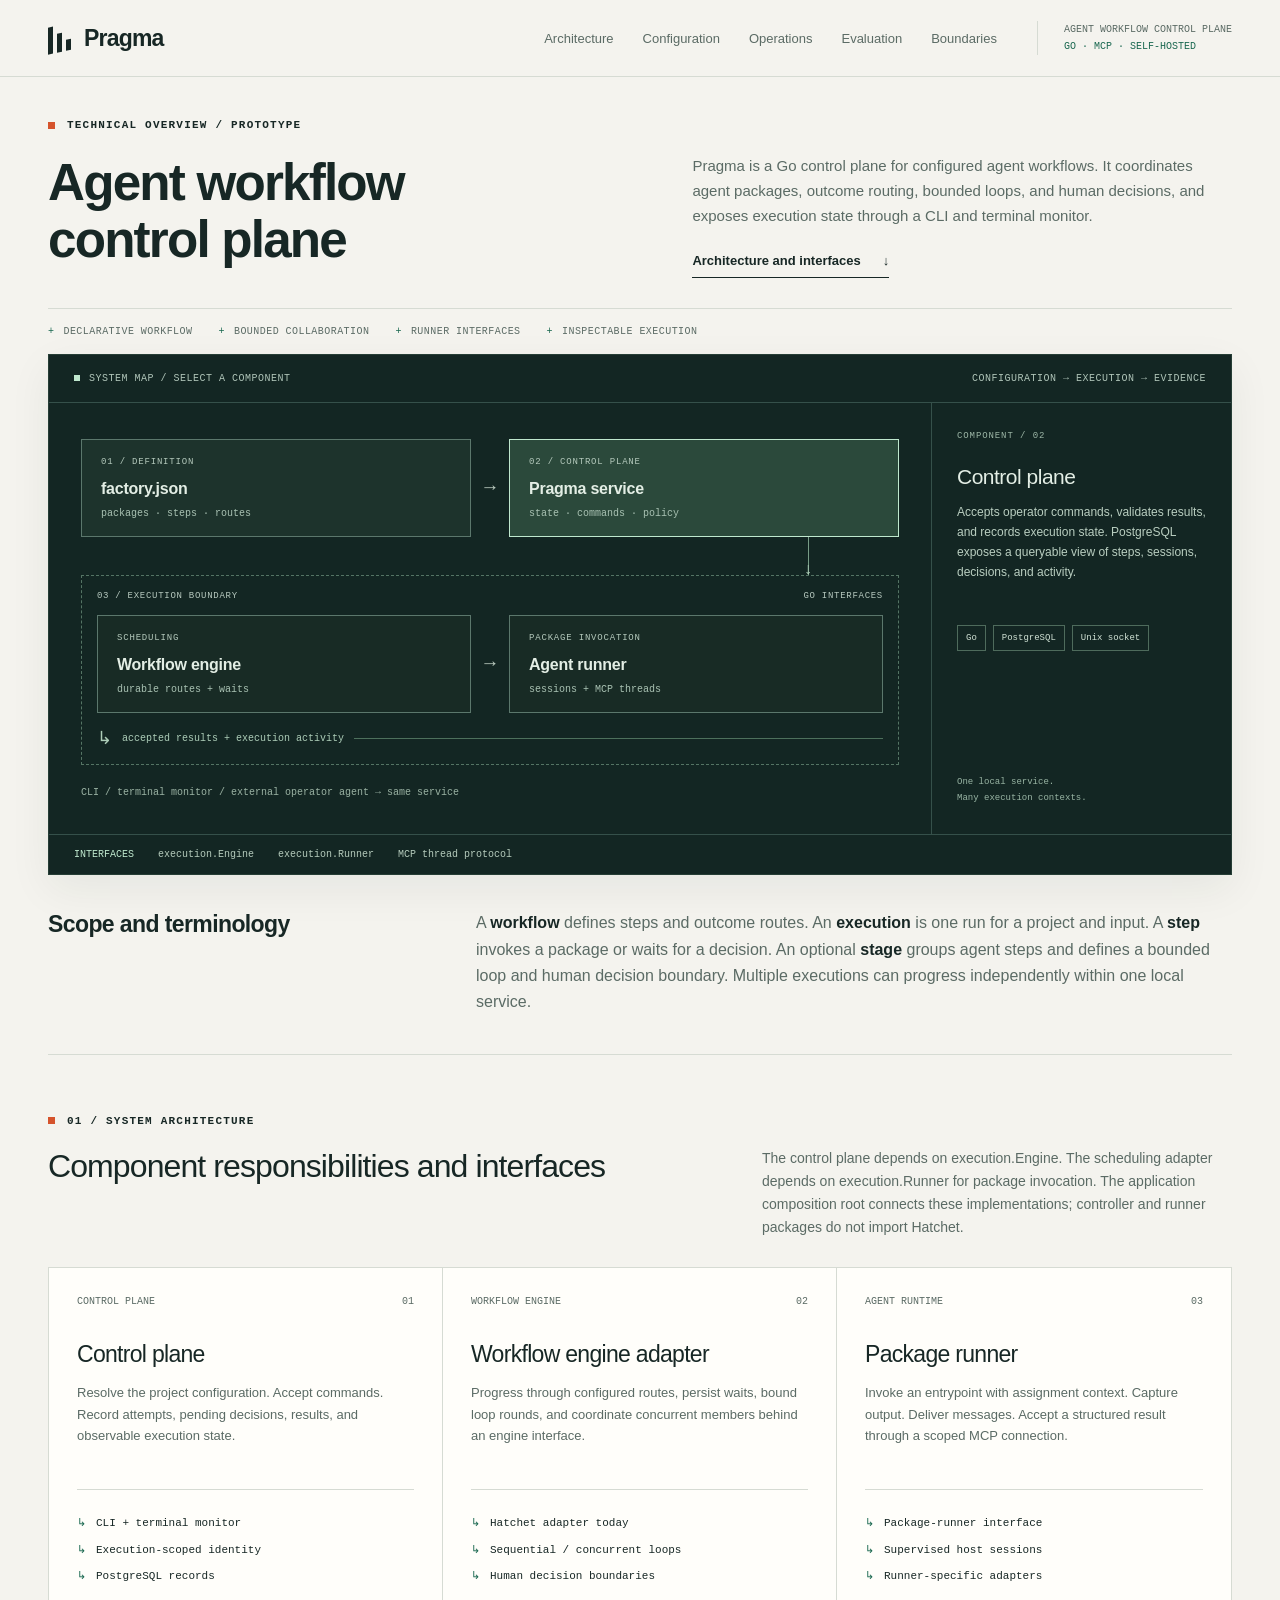
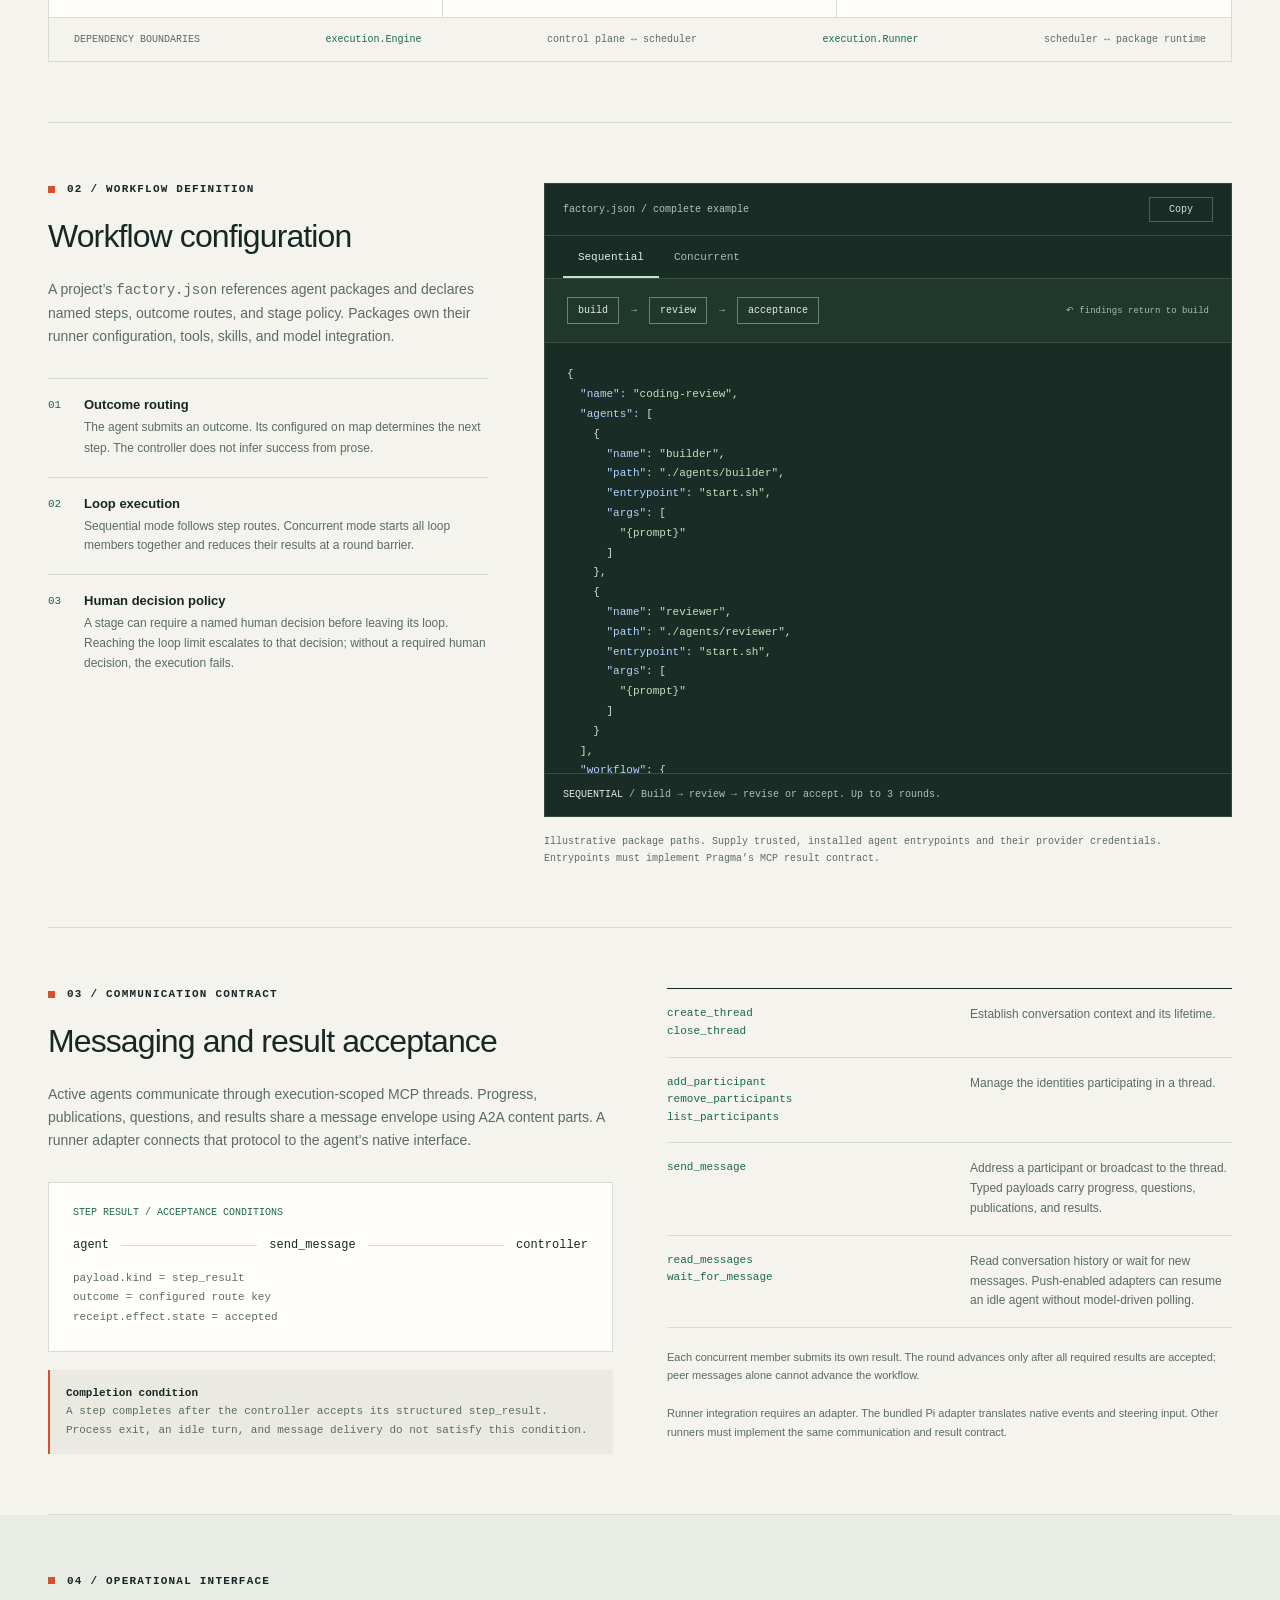
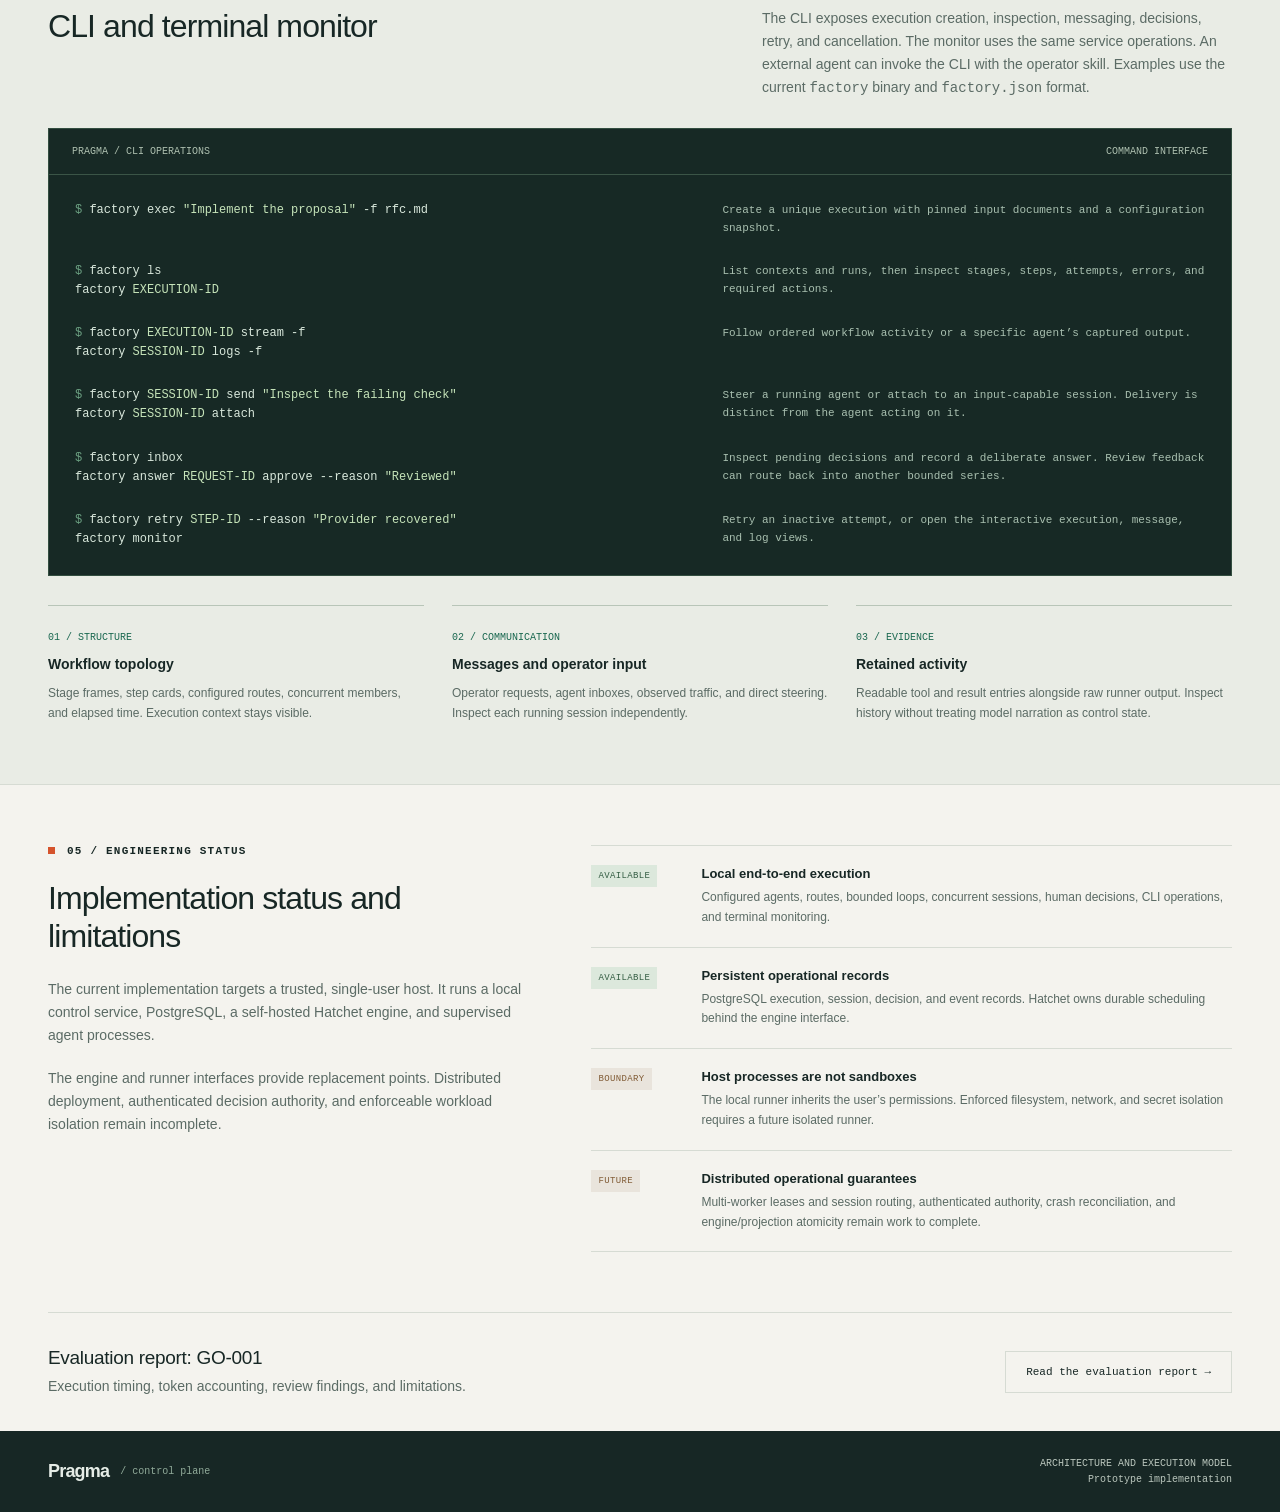
==== docs/index.html @ 50c32caf "init" ====
<!doctype html>
<html lang="en">
<head>
<meta charset="utf-8">
<meta name="viewport" content="width=device-width, initial-scale=1">
<meta name="theme-color" content="#172725">
<meta name="description" content="Pragma is a control plane for configured agent workflows: explicit routing, bounded collaboration, human decisions, and observable execution.">
<title>Pragma — A control plane for agent work</title>
<link rel="icon" href="data:image/svg+xml,%3Csvg xmlns=%27http://www.w3.org/2000/svg%27 viewBox=%270 0 32 32%27%3E%3Crect width=%2732%27 height=%2732%27 rx=%275%27 fill=%27%23172725%27/%3E%3Cpath d=%27M7 25V7h4v18zm7 0V12h4v13zm7 0v-8h4v8z%27 fill=%27%23bfe8ce%27/%3E%3C/svg%3E">
<style>
:root{--paper:#f4f3ee;--white:#fffefa;--ink:#172725;--muted:#5b6b65;--line:#d6dbd3;--green:#1a6850;--mint:#bfe8ce;--orange:#d5532c;--dark:#132623;--darkline:#35504a;--mono:ui-monospace,SFMono-Regular,Consolas,"Liberation Mono",monospace;--sans:Inter,-apple-system,BlinkMacSystemFont,"Segoe UI",sans-serif}

*{box-sizing:border-box}
html{scroll-behavior:smooth;scroll-padding-top:90px}
body{margin:0;background:var(--paper);color:var(--ink);font-family:var(--sans);-webkit-font-smoothing:antialiased}
a{color:inherit;text-decoration:none}
button{font:inherit}
button,a{-webkit-tap-highlight-color:transparent}
button{cursor:pointer}
a:focus-visible,button:focus-visible,summary:focus-visible{outline:3px solid var(--orange);outline-offset:5px}
::selection{background:#c1ddce}
p{line-height:1.65}
h1,h2,h3,p{margin:0}
button{color:inherit}
.wrap{max-width:1360px;padding:0 48px;margin:auto}
.mono,.eyebrow{font-family:var(--mono)}
.eyebrow{font-size:11px;letter-spacing:.11em;text-transform:uppercase;font-weight:600;display:flex;gap:12px;align-items:center}
.eyebrow:before{content:"";width:7px;height:7px;background:var(--orange)}
.muted{color:var(--muted)}

header{border-bottom:1px solid var(--line);background:rgba(244,243,238,.96);position:sticky;top:0;z-index:20;backdrop-filter:blur(16px)}
.nav{height:76px;display:flex;align-items:center;gap:40px}
.brand{display:inline-flex;align-items:center;gap:11px;font-size:23px;font-weight:730;letter-spacing:-.8px}
.mark{width:25px;height:27px;display:grid;grid-template-columns:repeat(3,5px);gap:4px;align-items:end;transform:skewY(-12deg)}
.mark i{background:var(--ink);height:100%}
.mark i:nth-child(2){height:70%}
.mark i:nth-child(3){height:42%}
.navlinks{margin-left:auto;display:flex;gap:29px;font-size:13px}
.navlinks a{color:var(--muted)}
.navlinks a:hover{color:var(--orange)}
.navend{border-left:1px solid var(--line);padding-left:26px;font:10px var(--mono);line-height:1.7;color:var(--muted)}
.navend span{display:block;color:var(--green)}

.hero{padding-top:68px}
.hero-top{display:grid;grid-template-columns:1.35fr .65fr;gap:64px;align-items:end;margin:27px 0 36px}
h1{font-size:clamp(46px,5.4vw,76px);line-height:1.035;letter-spacing:-3.6px;font-weight:570;max-width:850px}
h1 em{font-style:normal;color:var(--green)}
.hero-copy p{font-size:16px;color:var(--muted);max-width:390px}
.textlink{display:inline-flex;gap:22px;align-items:center;margin-top:25px;font-size:13px;font-weight:650;border-bottom:1px solid var(--ink);padding-bottom:9px}
.textlink:hover{color:var(--orange);border-color:var(--orange)}
.hero-meta{display:flex;gap:26px;padding:17px 0;border-top:1px solid var(--line);font:10px var(--mono);color:var(--muted);text-transform:uppercase;letter-spacing:.045em}
.hero-meta span:before{content:"+";color:var(--green);margin-right:9px}

.system{background:var(--dark);color:#e3eee5;border:1px solid #263e36;box-shadow:0 14px 40px #142a2410;position:relative}
.system-top{display:flex;align-items:center;justify-content:space-between;border-bottom:1px solid var(--darkline);padding:18px 25px;font:10px var(--mono);letter-spacing:.05em;color:#afc4b8}
.system-top .dot{display:inline-block;width:6px;height:6px;background:var(--mint);margin-right:9px}
.system-grid{display:grid;grid-template-columns:1fr 300px;min-height:410px}
.map{padding:36px 32px;background-image:radial-gradient(#48625770 .7px,transparent .7px);background-size:16px 16px}
.flow-row{display:flex;align-items:stretch;gap:0}
.flow-node{border:1px solid #5b776c;background:#1d332c;padding:17px 19px;flex:1;text-align:left;transition:background .18s,border-color .18s;min-width:0}
.flow-node:hover,.flow-node[aria-pressed="true"]{border-color:var(--mint);background:#2b493b}
.flow-node .node-type{font:9px var(--mono);letter-spacing:.09em;color:#b4c9bc;text-transform:uppercase;display:block;margin-bottom:13px}
.flow-node strong{font-size:16px;display:block;font-weight:550;letter-spacing:-.25px}
.flow-node small{font:10px var(--mono);color:#a9c2b3;display:block;margin-top:10px}
.connector{width:38px;display:flex;align-items:center;justify-content:center;color:#b9c9be;font:19px var(--mono)}
.flow-bridge{height:38px;margin-right:90px;border-right:1px solid #779c86;position:relative}
.flow-bridge:after{content:"↓";position:absolute;right:-5px;bottom:-4px;color:#b6d6bf;font:16px var(--mono)}
.runtime-zone{border:1px dashed #547464;padding:15px;position:relative}
.zone-label{font:9px var(--mono);color:#b7c9bf;display:flex;justify-content:space-between;margin:0 0 14px;text-transform:uppercase;letter-spacing:.08em}
.runtime-zone .flow-node{background:#182b25}
.runtime-zone .flow-node[aria-pressed="true"],.runtime-zone .flow-node:hover{background:#2b493b}
.return-path{font:10px var(--mono);color:#adcdb8;display:flex;align-items:center;gap:10px;margin:14px 0 0}
.return-path:before{content:"↳";font-size:18px}
.return-path:after{content:"";height:1px;background:#4d705c;flex:1}
.map-caption{font:10px var(--mono);color:#9ab2a3;margin-top:22px}
.inspector{border-left:1px solid var(--darkline);padding:28px 25px;display:flex;flex-direction:column}
.inspector .label{font:9px var(--mono);color:#9db7a7;letter-spacing:.1em;margin-bottom:24px}
.inspector h3{font-size:21px;font-weight:500;letter-spacing:-.5px}
.inspector p{font-size:12px;color:#b9cec0;margin-top:14px;min-height:100px}
.inspect-tags{margin-top:22px;display:flex;flex-wrap:wrap;gap:7px}
.inspect-tags span{font:9px var(--mono);padding:7px 8px;border:1px solid #4e6b5c;color:#d1e2d5}
.inspector-bottom{margin-top:auto;padding-top:22px;font:9px var(--mono);color:#99b5a4;line-height:1.8}
.system-foot{border-top:1px solid var(--darkline);padding:14px 25px;display:flex;gap:24px;font:10px var(--mono);color:#b5cbbc}
.system-foot span:first-child{color:var(--mint)}

.intro{display:grid;grid-template-columns:1fr 2fr;gap:50px;padding-top:55px;padding-bottom:62px;border-bottom:1px solid var(--line)}
.intro h2{font-size:23px;letter-spacing:-.6px;font-weight:550;max-width:270px;line-height:1.3}
.intro p{font-size:16px;color:var(--muted);max-width:780px}
.intro strong{font-weight:600;color:var(--ink)}
section{padding:85px 0;border-bottom:1px solid var(--line)}
.section-heading{display:flex;align-items:flex-end;justify-content:space-between;gap:40px;margin:22px 0 36px}
h2{font-size:clamp(30px,3.1vw,43px);letter-spacing:-1.6px;line-height:1.12;font-weight:530}
.section-heading p{max-width:420px;font-size:14px;color:var(--muted)}
.number{color:var(--orange);font:11px var(--mono)}

.layers{display:grid;grid-template-columns:repeat(3,1fr);border:1px solid var(--line);background:var(--white)}
.layer{padding:28px;border-right:1px solid var(--line)}
.layer:last-child{border:0}
.layer-head{display:flex;justify-content:space-between;align-items:center;margin-bottom:34px;font:10px var(--mono);color:var(--muted)}
.layer h3{font-size:23px;font-weight:540;letter-spacing:-.7px;margin-bottom:14px}
.layer p{font-size:13px;color:var(--muted);min-height:87px}
.layer ul{list-style:none;padding:20px 0 0;margin:20px 0 0;border-top:1px solid var(--line);font:11px/2.4 var(--mono)}
.layer li:before{content:"↳";color:var(--green);margin-right:10px}
.interface{display:flex;align-items:center;justify-content:space-between;gap:20px;border:1px solid var(--line);border-top:0;padding:16px 25px;font:10px var(--mono);color:var(--muted)}
.interface code{color:var(--green)}

.config-layout>div,.protocol>div,.boundaries>div{min-width:0}
.config-layout{display:grid;grid-template-columns:.78fr 1.22fr;gap:56px}
.config-copy h2{margin:22px 0}
.config-copy p{font-size:14px;color:var(--muted)}
.rule-list{margin-top:30px}
.rule{border-top:1px solid var(--line);padding:18px 0;display:grid;grid-template-columns:24px 1fr;gap:12px}
.rule span{font:11px var(--mono);color:var(--green);padding-top:2px}
.rule h3{font-size:13px;margin-bottom:6px;font-weight:650}
.rule p{font-size:12px}
.code-shell{border:1px solid #34473d;background:#192c25;color:#d5e4d8;overflow:hidden}
.codebar{display:flex;align-items:center;justify-content:space-between;gap:12px;padding:13px 18px;border-bottom:1px solid #3a5042;font:10px var(--mono);color:#b4c7b9}
.copy{border:1px solid #496450;background:transparent;color:#d1e4d4;padding:6px 10px;font:10px var(--mono);min-width:64px}
.copy:hover{background:#2a4635}
.tabs{display:flex;gap:0;border-bottom:1px solid #3a5042;padding:0 18px}
.tabs button{background:transparent;color:#a8c0ae;border:0;border-bottom:2px solid transparent;padding:15px 15px 13px;font:11px var(--mono)}
.tabs button[aria-selected="true"]{color:#d8f4dd;border-bottom-color:#bce8c7}
.loop-preview{display:flex;align-items:center;gap:12px;padding:18px 22px;border-bottom:1px solid #3a5042;background:#20382b;font:10px var(--mono);color:#b4cfbc;flex-wrap:wrap}
.loop-preview span{border:1px solid #66876f;padding:7px 10px;color:#e1eddf}
.loop-preview small{margin-left:auto;font:9px var(--mono);color:#a4bfae}
.code-scroll{height:430px;overflow:auto;scrollbar-color:#617f6a #192c25}
pre{margin:0;padding:22px;font:11px/1.8 var(--mono);tab-size:2;white-space:pre}
pre .key{color:#b5d3ff}
pre .str{color:#c3e0bd}
pre .num{color:#f5c18b}
.code-note{font:10px/1.6 var(--mono);padding:13px 18px;border-top:1px solid #3a5042;color:#acc4b3}
.code-note strong{color:#deeadf;font-weight:400}
.config-foot{margin-top:16px;font:10px/1.7 var(--mono);color:var(--muted)}

.protocol{display:grid;grid-template-columns:1fr 1fr;gap:54px}
.protocol h2{margin:22px 0}
.protocol>div>p{font-size:14px;color:var(--muted)}
.handoff{margin-top:30px;padding:24px;border:1px solid var(--line);background:var(--white)}
.handoff-head{font:10px var(--mono);color:var(--green);margin-bottom:20px}
.handoff-line{display:flex;align-items:center;gap:12px;font:12px var(--mono)}
.handoff-line i{height:1px;background:var(--line);flex:1;min-width:15px}
.handoff p{font:11px/1.75 var(--mono);color:var(--muted);margin-top:17px}
.tool-table{border-top:1px solid var(--ink)}
.tool-row{display:grid;grid-template-columns:1.1fr 1fr;gap:15px;border-bottom:1px solid var(--line);padding:16px 0}
.tool-row code{font:11px/1.6 var(--mono);color:var(--green)}
.tool-row p{font-size:12px;color:var(--muted)}
.protocol-note{margin-top:20px!important;font-size:11px!important}
.signal{margin-top:18px;padding:14px 16px;border-left:2px solid var(--orange);background:#eaeae2;font:11px/1.7 var(--mono);color:var(--muted)}
.signal strong{color:var(--ink)}

.operations{background:#e9ece5}
.ops-head{margin-bottom:36px}
.terminal{background:#172925;color:#d9e8dc;border:1px solid #334e40}
.terminal-head{display:flex;justify-content:space-between;padding:17px 23px;border-bottom:1px solid #3b5547;font:10px var(--mono);color:#adbfaf}
.terminal-lines{padding:26px;display:grid;gap:24px}
.command-row{display:grid;grid-template-columns:1.3fr 1fr;gap:20px;align-items:start}
.command-row code{font:12px/1.6 var(--mono);overflow-wrap:anywhere}
.command-row code b{color:#c5e3b9;font-weight:400}
.command-row code:before{content:"$ ";color:#6b9f81}
.command-row p{font:11px/1.65 var(--mono);color:#a9c0b0}
.observability{display:grid;grid-template-columns:repeat(3,1fr);gap:28px;margin-top:29px}
.observe{border-top:1px solid #b8c5b8;padding-top:20px}
.observe h3{font-size:14px;font-weight:650;margin:12px 0}
.observe p{font-size:12px;color:var(--muted)}
.observe .mono{font-size:10px;color:var(--green)}

.boundaries{display:grid;grid-template-columns:.85fr 1.15fr;gap:70px}
.boundaries h2{margin:22px 0}
.boundaries p{font-size:14px;color:var(--muted)}
.status-row{display:grid;grid-template-columns:90px 1fr;gap:20px;border-top:1px solid var(--line);padding:19px 0}
.status-row:last-child{border-bottom:1px solid var(--line)}
.status-tag{font:9px var(--mono);padding:6px 7px;align-self:start;width:max-content;letter-spacing:.04em;background:#dce8dc;color:#345d43}
.status-tag.future{background:#e9e4dc;color:#805b35}
.status-row h3{font-size:13px;font-weight:650;margin:1px 0 7px}
.status-row p{font-size:12px}
.closing{padding:48px 0;display:flex;justify-content:space-between;align-items:center;gap:30px}
.closing p{font-size:21px;letter-spacing:-.5px;max-width:600px;line-height:1.4}
.closing a{font:11px var(--mono);border:1px solid var(--line);padding:14px 20px;white-space:nowrap}
.closing a:hover{border-color:var(--green);color:var(--green)}
footer{background:var(--ink);color:#bac6bd;padding:25px 0}
.footer-inner{display:flex;align-items:center;justify-content:space-between;gap:24px}
.footer-inner .brand{font-size:18px;color:#e5ece6}
.footer-inner p{font:10px/1.6 var(--mono);text-align:right}
.skip{position:absolute;left:12px;top:-60px;background:var(--white);padding:12px;z-index:100}
.skip:focus{top:12px}
.sr-only{position:absolute;width:1px;height:1px;padding:0;margin:-1px;overflow:hidden;clip:rect(0,0,0,0);white-space:nowrap;border:0}

@media(min-width:1500px){.wrap{max-width:1440px}
}
@media(max-width:1050px){.wrap{padding:0 28px}
.hero-top{gap:30px;grid-template-columns:1.2fr .8fr}
h1{letter-spacing:-2.6px}
.system-grid{grid-template-columns:1fr 240px}
.map{padding:28px 20px}
.flow-node{padding:16px 12px}
.flow-node strong{font-size:14px}
.connector{width:24px}
.inspector{padding:25px 20px}
.config-layout{gap:30px}
.navlinks{gap:20px}
.navend{display:none}
.layers .layer{padding:24px}
.layer p{min-height:110px}
.boundaries{gap:40px}
}

@media(max-width:760px){.wrap{padding:0 20px}
.nav{height:66px;gap:16px}
.brand{font-size:21px}
.navlinks{gap:17px;font-size:11px}
.navlinks a:last-child{display:none}
.hero{padding-top:38px}
.hero-top{grid-template-columns:1fr;gap:24px;margin-top:24px}
h1{font-size:49px;letter-spacing:-2.5px}
.hero-copy p{max-width:570px;font-size:15px}
.textlink{margin-top:18px}
.hero-meta{flex-wrap:wrap;gap:12px 20px;line-height:1.6}
.system-grid{grid-template-columns:1fr}
.system-top{padding:16px;font-size:9px}
.system-top span:last-child{display:none}
.map{padding:22px 16px}
.inspector{border-left:0;border-top:1px solid var(--darkline);padding:22px;display:grid;grid-template-columns:1fr 1fr;gap:0 24px}
.inspector .label{grid-column:1/-1;margin-bottom:14px}
.inspector h3{font-size:20px}
.inspector p{grid-column:2;grid-row:2/5;margin:0;min-height:0;font-size:12px}
.inspect-tags{margin-top:15px;gap:5px}
.inspect-tags span{font-size:8px;padding:5px}
.inspector-bottom{font-size:8px;padding-top:14px}
.system-foot{flex-wrap:wrap;gap:10px 20px;padding:14px 18px;font-size:9px}
.flow-node strong{font-size:13px}
.flow-node small{font-size:9px}
.flow-node .node-type{font-size:8px;margin-bottom:9px}
.intro{grid-template-columns:1fr;gap:20px;padding:36px 0 40px}
.intro h2{max-width:none;font-size:22px}
.intro p{font-size:14px}
section{padding:50px 0}
.section-heading{display:block;margin:20px 0 28px}
.section-heading p{margin-top:20px;max-width:none}
.layers{grid-template-columns:1fr}
.layer{border-right:0;border-bottom:1px solid var(--line);padding:25px!important}
.layer p{min-height:0!important}
.layer-head{margin-bottom:20px}
.layer ul{display:flex;flex-wrap:wrap;gap:2px 22px}
.interface{flex-direction:column;align-items:start;gap:10px;font-size:10px;padding:16px 22px}
.config-layout,.protocol,.boundaries{grid-template-columns:1fr;gap:30px}
.code-scroll{height:420px}
.protocol h2,.boundaries h2,.config-copy h2{font-size:34px}
.command-row{grid-template-columns:1fr;gap:7px}
.terminal-lines{padding:23px;gap:25px}
.command-row code{font-size:11px}
.observability{grid-template-columns:1fr;gap:22px}
.observe h3{margin:9px 0}
.closing{align-items:start;flex-direction:column;padding:35px 0}
.closing p{font-size:20px}
.footer-inner p{font-size:9px}
.footer-inner{align-items:start}
.status-row{grid-template-columns:78px 1fr;gap:14px}
}

@media(max-width:390px){h1{font-size:42px}
.navlinks{gap:12px}
.brand{font-size:19px}
.map{padding:20px 12px}
.flow-node{padding:13px 9px}
.flow-node strong{font-size:12px}
.connector{width:19px}
.flow-node small{font-size:8px}
.inspector{display:block}
.inspector p{margin-top:12px}
.inspector-bottom{margin-top:10px}
.runtime-zone{padding:11px}
.zone-label{font-size:8px}
}

@media(prefers-reduced-motion:reduce){html{scroll-behavior:auto}
*{transition:none!important}
}

@media(max-width:600px){.navlinks a[href="#architecture"],.navlinks a[href="#operations"]{display:none}}

/* Technical-document presentation. */
h1{font-size:clamp(36px,4vw,54px);line-height:1.12;letter-spacing:-1.8px;font-weight:570}
h2{font-size:clamp(26px,2.5vw,34px);line-height:1.2;letter-spacing:-.9px}
.hero{padding-top:42px}.hero-top{grid-template-columns:1.05fr .95fr;gap:48px;margin:23px 0 30px;align-items:start}
.hero-copy p{max-width:540px;font-size:15px}.hero-meta{margin-top:8px}.intro{padding-top:35px;padding-bottom:38px}
section{padding-top:60px;padding-bottom:60px}.section-heading{align-items:start;margin-top:20px;margin-bottom:28px}
.section-heading p{max-width:470px}.closing p{font-size:19px;letter-spacing:-.3px}.closing{padding:32px 0}
.eval-hero{padding-top:32px}.eval-title{grid-template-columns:1fr 1fr;align-items:start;gap:44px}.eval-title h1{font-size:clamp(34px,3.7vw,50px);letter-spacing:-1.5px;line-height:1.14}
.eval-title p{font-size:14px}.breadcrumb{margin-bottom:28px}.eval-section{padding-top:48px;padding-bottom:48px}
@media(max-width:760px){h1{font-size:36px;letter-spacing:-1.2px}.hero-top,.eval-title{grid-template-columns:1fr;gap:22px}.hero{padding-top:30px}.hero-copy p{font-size:14px}.eval-title h1{font-size:36px;letter-spacing:-1.2px}.config-copy h2,.protocol h2,.boundaries h2{font-size:29px}.section-heading p{max-width:none}.eval-section,section{padding-top:40px;padding-bottom:40px}.intro{gap:16px}.closing p{font-size:18px}}
</style>
</head>
<body>
<a class="skip" href="#main">Skip to content</a>
<header><div class="wrap nav"><a class="brand" href="#" aria-label="Pragma home"><span class="mark" aria-hidden="true"><i></i><i></i><i></i></span>Pragma</a><nav class="navlinks" aria-label="Main navigation"><a href="#architecture">Architecture</a><a href="#configuration">Configuration</a><a href="#operations">Operations</a><a href="evaluation.html">Evaluation</a><a href="#boundaries">Boundaries</a></nav><div class="navend">AGENT WORKFLOW CONTROL PLANE<span>GO · MCP · SELF-HOSTED</span></div></div></header>
<main id="main">
<div class="wrap hero">
<div class="eyebrow">Technical overview / prototype</div>
<div class="hero-top"><h1>Agent workflow<br>control plane</h1><div class="hero-copy"><p>Pragma is a Go control plane for configured agent workflows. It coordinates agent packages, outcome routing, bounded loops, and human decisions, and exposes execution state through a CLI and terminal monitor.</p><a class="textlink" href="#architecture">Architecture and interfaces <span aria-hidden="true">↓</span></a></div></div>
<div class="hero-meta"><span>Declarative workflow</span><span>Bounded collaboration</span><span>Runner interfaces</span><span>Inspectable execution</span></div>
<div class="system" aria-label="Interactive architecture diagram">
<div class="system-top"><span><span class="dot"></span>SYSTEM MAP / SELECT A COMPONENT</span><span>CONFIGURATION → EXECUTION → EVIDENCE</span></div>
<div class="system-grid"><div class="map">
<div class="flow-row"><button class="flow-node" data-component="definition" aria-pressed="false"><span class="node-type">01 / Definition</span><strong>factory.json</strong><small>packages · steps · routes</small></button><span class="connector" aria-hidden="true">→</span><button class="flow-node" data-component="control" aria-pressed="true"><span class="node-type">02 / Control plane</span><strong>Pragma service</strong><small>state · commands · policy</small></button></div>
<div class="flow-bridge" aria-hidden="true"></div>
<div class="runtime-zone"><div class="zone-label"><span>03 / Execution boundary</span><span>Go interfaces</span></div><div class="flow-row"><button class="flow-node" data-component="engine" aria-pressed="false"><span class="node-type">Scheduling</span><strong>Workflow engine</strong><small>durable routes + waits</small></button><span class="connector" aria-hidden="true">→</span><button class="flow-node" data-component="runner" aria-pressed="false"><span class="node-type">Package invocation</span><strong>Agent runner</strong><small>sessions + MCP threads</small></button></div><div class="return-path">accepted results + execution activity</div></div>
<div class="map-caption">CLI / terminal monitor / external operator agent → same service</div>
</div><aside class="inspector" aria-live="polite"><div class="label">COMPONENT / <span id="inspect-number">02</span></div><h3 id="inspect-title">Control plane</h3><p id="inspect-description">Accepts operator commands, validates results, and records execution state. PostgreSQL exposes a queryable view of steps, sessions, decisions, and activity.</p><div class="inspect-tags" id="inspect-tags"><span>Go</span><span>PostgreSQL</span><span>Unix socket</span></div><div class="inspector-bottom" id="inspect-note">One local service.<br>Many execution contexts.</div></aside></div>
<div class="system-foot"><span>INTERFACES</span><span>execution.Engine</span><span>execution.Runner</span><span>MCP thread protocol</span></div>
</div>
<div class="intro"><h2>Scope and terminology</h2><p>A <strong>workflow</strong> defines steps and outcome routes. An <strong>execution</strong> is one run for a project and input. A <strong>step</strong> invokes a package or waits for a decision. An optional <strong>stage</strong> groups agent steps and defines a bounded loop and human decision boundary. Multiple executions can progress independently within one local service.</p></div>
</div>
<div class="wrap"><section id="architecture"><div class="eyebrow">01 / System architecture</div><div class="section-heading"><h2>Component responsibilities and interfaces</h2><p>The control plane depends on execution.Engine. The scheduling adapter depends on execution.Runner for package invocation. The application composition root connects these implementations; controller and runner packages do not import Hatchet.</p></div>
<div class="layers"><article class="layer"><div class="layer-head"><span>CONTROL PLANE</span><span>01</span></div><h3>Control plane</h3><p>Resolve the project configuration. Accept commands. Record attempts, pending decisions, results, and observable execution state.</p><ul><li>CLI + terminal monitor</li><li>Execution-scoped identity</li><li>PostgreSQL records</li></ul></article><article class="layer"><div class="layer-head"><span>WORKFLOW ENGINE</span><span>02</span></div><h3>Workflow engine adapter</h3><p>Progress through configured routes, persist waits, bound loop rounds, and coordinate concurrent members behind an engine interface.</p><ul><li>Hatchet adapter today</li><li>Sequential / concurrent loops</li><li>Human decision boundaries</li></ul></article><article class="layer"><div class="layer-head"><span>AGENT RUNTIME</span><span>03</span></div><h3>Package runner</h3><p>Invoke an entrypoint with assignment context. Capture output. Deliver messages. Accept a structured result through a scoped MCP connection.</p><ul><li>Package-runner interface</li><li>Supervised host sessions</li><li>Runner-specific adapters</li></ul></article></div><div class="interface"><span>DEPENDENCY BOUNDARIES</span><code>execution.Engine</code><span>control plane ↔ scheduler</span><code>execution.Runner</code><span>scheduler ↔ package runtime</span></div>
</section></div>
<div class="wrap"><section id="configuration" class="config-layout"><div class="config-copy"><div class="eyebrow">02 / Workflow definition</div><h2>Workflow configuration</h2><p>A project’s <code>factory.json</code> references agent packages and declares named steps, outcome routes, and stage policy. Packages own their runner configuration, tools, skills, and model integration.</p><div class="rule-list"><div class="rule"><span>01</span><div><h3>Outcome routing</h3><p>The agent submits an outcome. Its configured <code>on</code> map determines the next step. The controller does not infer success from prose.</p></div></div><div class="rule"><span>02</span><div><h3>Loop execution</h3><p>Sequential mode follows step routes. Concurrent mode starts all loop members together and reduces their results at a round barrier.</p></div></div><div class="rule"><span>03</span><div><h3>Human decision policy</h3><p>A stage can require a named human decision before leaving its loop. Reaching the loop limit escalates to that decision; without a required human decision, the execution fails.</p></div></div></div></div>
<div><div class="code-shell"><div class="codebar"><span>factory.json / complete example</span><button class="copy" id="copy-config" type="button">Copy</button></div><div class="tabs" role="tablist" aria-label="Loop execution mode"><button role="tab" id="tab-sequential" aria-selected="true" aria-controls="configuration-code" data-mode="sequential">Sequential</button><button role="tab" id="tab-concurrent" aria-selected="false" aria-controls="configuration-code" data-mode="concurrent" tabindex="-1">Concurrent</button></div><div class="loop-preview" id="loop-preview" aria-label="Selected loop topology"><span>build</span> → <span>review</span> → <span>acceptance</span><small>↶ findings return to build</small></div><div class="code-scroll" tabindex="0" aria-label="Scrollable factory configuration"><pre id="configuration-code" role="tabpanel" aria-labelledby="tab-sequential"><code id="config-code">{
  "name": "coding-review",
  "agents": [
    {
      "name": "builder",
      "path": "./agents/builder",
      "entrypoint": "start.sh",
      "args": [
        "{prompt}"
      ]
    },
    {
      "name": "reviewer",
      "path": "./agents/reviewer",
      "entrypoint": "start.sh",
      "args": [
        "{prompt}"
      ]
    }
  ],
  "workflow": {
    "start": "build",
    "stages": [
      {
        "name": "implementation",
        "loop": {
          "mode": "sequential",
          "limit": 3,
          "steps": [
            {
              "name": "build",
              "type": "agent",
              "agent": "builder",
              "instructions": "Implement the request and report changes and checks performed.",
              "on": {
                "ready_for_review": "review",
                "failed": "$blocked"
              }
            },
            {
              "name": "review",
              "type": "agent",
              "agent": "reviewer",
              "instructions": "Review against the request. Return changes_requested with findings or completed when ready for acceptance.",
              "on": {
                "changes_requested": "build",
                "completed": "acceptance",
                "failed": "$blocked"
              }
            }
          ]
        },
        "human": {
          "required": true,
          "step": "acceptance"
        }
      }
    ],
    "steps": [
      {
        "name": "acceptance",
        "type": "decision",
        "actor": "human",
        "title": "Accept the implementation",
        "on": {
          "approve": "$done",
          "request_changes": "build",
          "reject": "$blocked"
        }
      }
    ]
  }
}</code></pre></div><div class="code-note" id="mode-note"><strong>SEQUENTIAL</strong> / Build → review → revise or accept. Up to 3 rounds.</div></div><p class="config-foot">Illustrative package paths. Supply trusted, installed agent entrypoints and their provider credentials. Entrypoints must implement Pragma’s MCP result contract.</p></div>
</section></div>
<div class="wrap"><section id="communication" class="protocol"><div><div class="eyebrow">03 / Communication contract</div><h2>Messaging and result acceptance</h2><p>Active agents communicate through execution-scoped MCP threads. Progress, publications, questions, and results share a message envelope using A2A content parts. A runner adapter connects that protocol to the agent’s native interface.</p><div class="handoff"><div class="handoff-head">STEP RESULT / ACCEPTANCE CONDITIONS</div><div class="handoff-line"><span>agent</span><i aria-hidden="true"></i><span>send_message</span><i aria-hidden="true"></i><span>controller</span></div><p>payload.kind = step_result<br>outcome = configured route key<br>receipt.effect.state = accepted</p></div><div class="signal"><strong>Completion condition</strong><br>A step completes after the controller accepts its structured step_result. Process exit, an idle turn, and message delivery do not satisfy this condition.</div></div><div><div class="tool-table"><div class="tool-row"><code>create_thread<br>close_thread</code><p>Establish conversation context and its lifetime.</p></div><div class="tool-row"><code>add_participant<br>remove_participants<br>list_participants</code><p>Manage the identities participating in a thread.</p></div><div class="tool-row"><code>send_message</code><p>Address a participant or broadcast to the thread. Typed payloads carry progress, questions, publications, and results.</p></div><div class="tool-row"><code>read_messages<br>wait_for_message</code><p>Read conversation history or wait for new messages. Push-enabled adapters can resume an idle agent without model-driven polling.</p></div></div><p class="protocol-note">Each concurrent member submits its own result. The round advances only after all required results are accepted; peer messages alone cannot advance the workflow.</p><p class="protocol-note">Runner integration requires an adapter. The bundled Pi adapter translates native events and steering input. Other runners must implement the same communication and result contract.</p></div>
</section></div>
<section id="operations" class="operations"><div class="wrap"><div class="eyebrow">04 / Operational interface</div><div class="section-heading ops-head"><h2>CLI and terminal monitor</h2><p>The CLI exposes execution creation, inspection, messaging, decisions, retry, and cancellation. The monitor uses the same service operations. An external agent can invoke the CLI with the operator skill. Examples use the current <code>factory</code> binary and <code>factory.json</code> format.</p></div><div class="terminal"><div class="terminal-head"><span>PRAGMA / CLI OPERATIONS</span><span>COMMAND INTERFACE</span></div><div class="terminal-lines"><div class="command-row"><code>factory exec <b>"Implement the proposal"</b> -f rfc.md</code><p>Create a unique execution with pinned input documents and a configuration snapshot.</p></div><div class="command-row"><code>factory ls<br>factory <b>EXECUTION-ID</b></code><p>List contexts and runs, then inspect stages, steps, attempts, errors, and required actions.</p></div><div class="command-row"><code>factory <b>EXECUTION-ID</b> stream -f<br>factory <b>SESSION-ID</b> logs -f</code><p>Follow ordered workflow activity or a specific agent’s captured output.</p></div><div class="command-row"><code>factory <b>SESSION-ID</b> send <b>"Inspect the failing check"</b><br>factory <b>SESSION-ID</b> attach</code><p>Steer a running agent or attach to an input-capable session. Delivery is distinct from the agent acting on it.</p></div><div class="command-row"><code>factory inbox<br>factory answer <b>REQUEST-ID</b> approve --reason <b>"Reviewed"</b></code><p>Inspect pending decisions and record a deliberate answer. Review feedback can route back into another bounded series.</p></div><div class="command-row"><code>factory retry <b>STEP-ID</b> --reason <b>"Provider recovered"</b><br>factory monitor</code><p>Retry an inactive attempt, or open the interactive execution, message, and log views.</p></div></div></div><div class="observability"><article class="observe"><span class="mono">01 / STRUCTURE</span><h3>Workflow topology</h3><p>Stage frames, step cards, configured routes, concurrent members, and elapsed time. Execution context stays visible.</p></article><article class="observe"><span class="mono">02 / COMMUNICATION</span><h3>Messages and operator input</h3><p>Operator requests, agent inboxes, observed traffic, and direct steering. Inspect each running session independently.</p></article><article class="observe"><span class="mono">03 / EVIDENCE</span><h3>Retained activity</h3><p>Readable tool and result entries alongside raw runner output. Inspect history without treating model narration as control state.</p></article></div></div></section>
<div class="wrap"><section id="boundaries" class="boundaries"><div><div class="eyebrow">05 / Engineering status</div><h2>Implementation status and limitations</h2><p>The current implementation targets a trusted, single-user host. It runs a local control service, PostgreSQL, a self-hosted Hatchet engine, and supervised agent processes.</p><p style="margin-top:20px">The engine and runner interfaces provide replacement points. Distributed deployment, authenticated decision authority, and enforceable workload isolation remain incomplete.</p></div><div><div class="status-row"><span class="status-tag">AVAILABLE</span><div><h3>Local end-to-end execution</h3><p>Configured agents, routes, bounded loops, concurrent sessions, human decisions, CLI operations, and terminal monitoring.</p></div></div><div class="status-row"><span class="status-tag">AVAILABLE</span><div><h3>Persistent operational records</h3><p>PostgreSQL execution, session, decision, and event records. Hatchet owns durable scheduling behind the engine interface.</p></div></div><div class="status-row"><span class="status-tag future">BOUNDARY</span><div><h3>Host processes are not sandboxes</h3><p>The local runner inherits the user’s permissions. Enforced filesystem, network, and secret isolation requires a future isolated runner.</p></div></div><div class="status-row"><span class="status-tag future">FUTURE</span><div><h3>Distributed operational guarantees</h3><p>Multi-worker leases and session routing, authenticated authority, crash reconciliation, and engine/projection atomicity remain work to complete.</p></div></div></div></section><div class="closing"><p>Evaluation report: GO-001<br><span style="font-size:14px;color:var(--muted);letter-spacing:0">Execution timing, token accounting, review findings, and limitations.</span></p><a href="evaluation.html">Read the evaluation report →</a></div></div>
</main>
<footer><div class="wrap footer-inner"><a class="brand" href="#">Pragma<span style="color:#91ab9a;font:10px var(--mono);letter-spacing:0">/ control plane</span></a><p>ARCHITECTURE AND EXECUTION MODEL<br>Prototype implementation</p></div></footer>
<script>
const components={
 definition:{number:'01',title:'Workflow definition',description:'A complete project-local factory.json declares agent package entrypoints, named steps, explicit outcome routes, bounded stage loops, and human decisions.',tags:['JSON','Versionable','Project-local'],note:'One definition. Many executions.\nNo dependency on a particular model.'},
 control:{number:'02',title:'Control plane',description:'Accepts operator commands, validates results, and records execution state. PostgreSQL exposes a queryable view of steps, sessions, decisions, and activity.',tags:['Go','PostgreSQL','Unix socket'],note:'One local service.\nMany execution contexts.'},
 engine:{number:'03A',title:'Workflow engine',description:'The Hatchet adapter handles durable routes, waits, and round coordination through execution.Engine. Scheduling stays behind a Go interface rather than leaking into the CLI.',tags:['Engine interface','Durable waits','Self-hosted'],note:'Current implementation: Hatchet.\nNo Hatchet Cloud requirement.'},
 runner:{number:'03B',title:'Agent runtime',description:'The execution.Runner interface invokes a package through a supervised session. A runtime adapter connects native agent input, output, and events to scoped MCP communication.',tags:['Runner interface','PTY output','MCP threads'],note:'Current implementation: host processes.\nTrusted packages; not a security sandbox.'}
};
document.querySelectorAll('[data-component]').forEach(button=>button.addEventListener('click',()=>{
 document.querySelectorAll('[data-component]').forEach(node=>node.setAttribute('aria-pressed',String(node===button)));
 const data=components[button.dataset.component];
 document.getElementById('inspect-number').textContent=data.number;document.getElementById('inspect-title').textContent=data.title;document.getElementById('inspect-description').textContent=data.description;
 document.getElementById('inspect-tags').replaceChildren(...data.tags.map(tag=>{const span=document.createElement('span');span.textContent=tag;return span}));
 const note=document.getElementById('inspect-note');note.textContent=data.note;note.style.whiteSpace='pre-line';
}));
function configuration(mode){
 const concurrent=mode==='concurrent';
 return {name:'coding-review',agents:[{name:'builder',path:'./agents/builder',entrypoint:'start.sh',args:['{prompt}']},{name:'reviewer',path:'./agents/reviewer',entrypoint:'start.sh',args:['{prompt}']}],workflow:{start:'build',stages:[{name:'implementation',loop:{mode,limit:3,steps:[{name:'build',type:'agent',agent:'builder',instructions:concurrent?'Implement the request. Collaborate with the reviewer through the shared thread. Return ready after resolving findings.':'Implement the request and report changes and checks performed.',on:concurrent?{ready:'acceptance',revise:'build',failed:'$blocked'}:{ready_for_review:'review',failed:'$blocked'}},{name:'review',type:'agent',agent:'reviewer',instructions:concurrent?'Review the implementation through the shared thread. Return ready when findings are resolved, or revise for another round.':'Review against the request. Return changes_requested with findings or completed when ready for acceptance.',on:concurrent?{ready:'acceptance',revise:'build',failed:'$blocked'}:{changes_requested:'build',completed:'acceptance',failed:'$blocked'}}]},human:{required:true,step:'acceptance'}}],steps:[{name:'acceptance',type:'decision',actor:'human',title:'Accept the implementation',on:{approve:'$done',request_changes:'build',reject:'$blocked'}}]}};
}
let currentMode='sequential';
function showConfiguration(mode){
 currentMode=mode;
 const topology=document.getElementById('loop-preview');
 topology.innerHTML=mode==='sequential'?'<span>build</span> → <span>review</span> → <span>acceptance</span><small>↶ findings return to build</small>':'<span>build ↔ review</span> → <span>round barrier</span> → <span>acceptance</span><small>all results required</small>';
 const raw=JSON.stringify(configuration(mode),null,2);const target=document.getElementById('config-code');
 const escaped=raw.replace(/&/g,'&amp;').replace(/</g,'&lt;').replace(/>/g,'&gt;');
 target.innerHTML=escaped.replace(/("(?:\\.|[^"\\])*"\s*:)|("(?:\\.|[^"\\])*")|\b(\d+|true|false|null)\b/g,(match,key,str,num)=>'<span class="'+(key?'key':str?'str':'num')+'">'+match+'</span>');
 document.getElementById('configuration-code').setAttribute('aria-labelledby','tab-'+mode);
 document.querySelectorAll('[data-mode]').forEach(button=>{const active=button.dataset.mode===mode;button.setAttribute('aria-selected',String(active));button.tabIndex=active?0:-1});
 const note=document.getElementById('mode-note');note.replaceChildren();const strong=document.createElement('strong');strong.textContent=mode.toUpperCase();note.append(strong,mode==='sequential'?' / Build → review → revise or accept. Up to 3 rounds.':' / Both agents start together. All results are required; a repeat route starts another round.');
 document.getElementById('copy-config').textContent='Copy';
}
document.querySelectorAll('[data-mode]').forEach(button=>{
 button.addEventListener('click',()=>showConfiguration(button.dataset.mode));
 button.addEventListener('keydown',event=>{if(['ArrowLeft','ArrowRight','Home','End'].includes(event.key)){event.preventDefault();const mode=event.key==='Home'?'sequential':event.key==='End'?'concurrent':currentMode==='sequential'?'concurrent':'sequential';showConfiguration(mode);document.getElementById('tab-'+mode).focus()}});
});
document.getElementById('copy-config').addEventListener('click',async event=>{
 const button=event.currentTarget;
 try{await navigator.clipboard.writeText(JSON.stringify(configuration(currentMode),null,2)+'\n');button.textContent='Copied'}catch{button.textContent='Select code';const selection=window.getSelection();const range=document.createRange();range.selectNodeContents(document.getElementById('config-code'));selection.removeAllRanges();selection.addRange(range)}
});
showConfiguration('sequential');
</script>
</body>
</html>
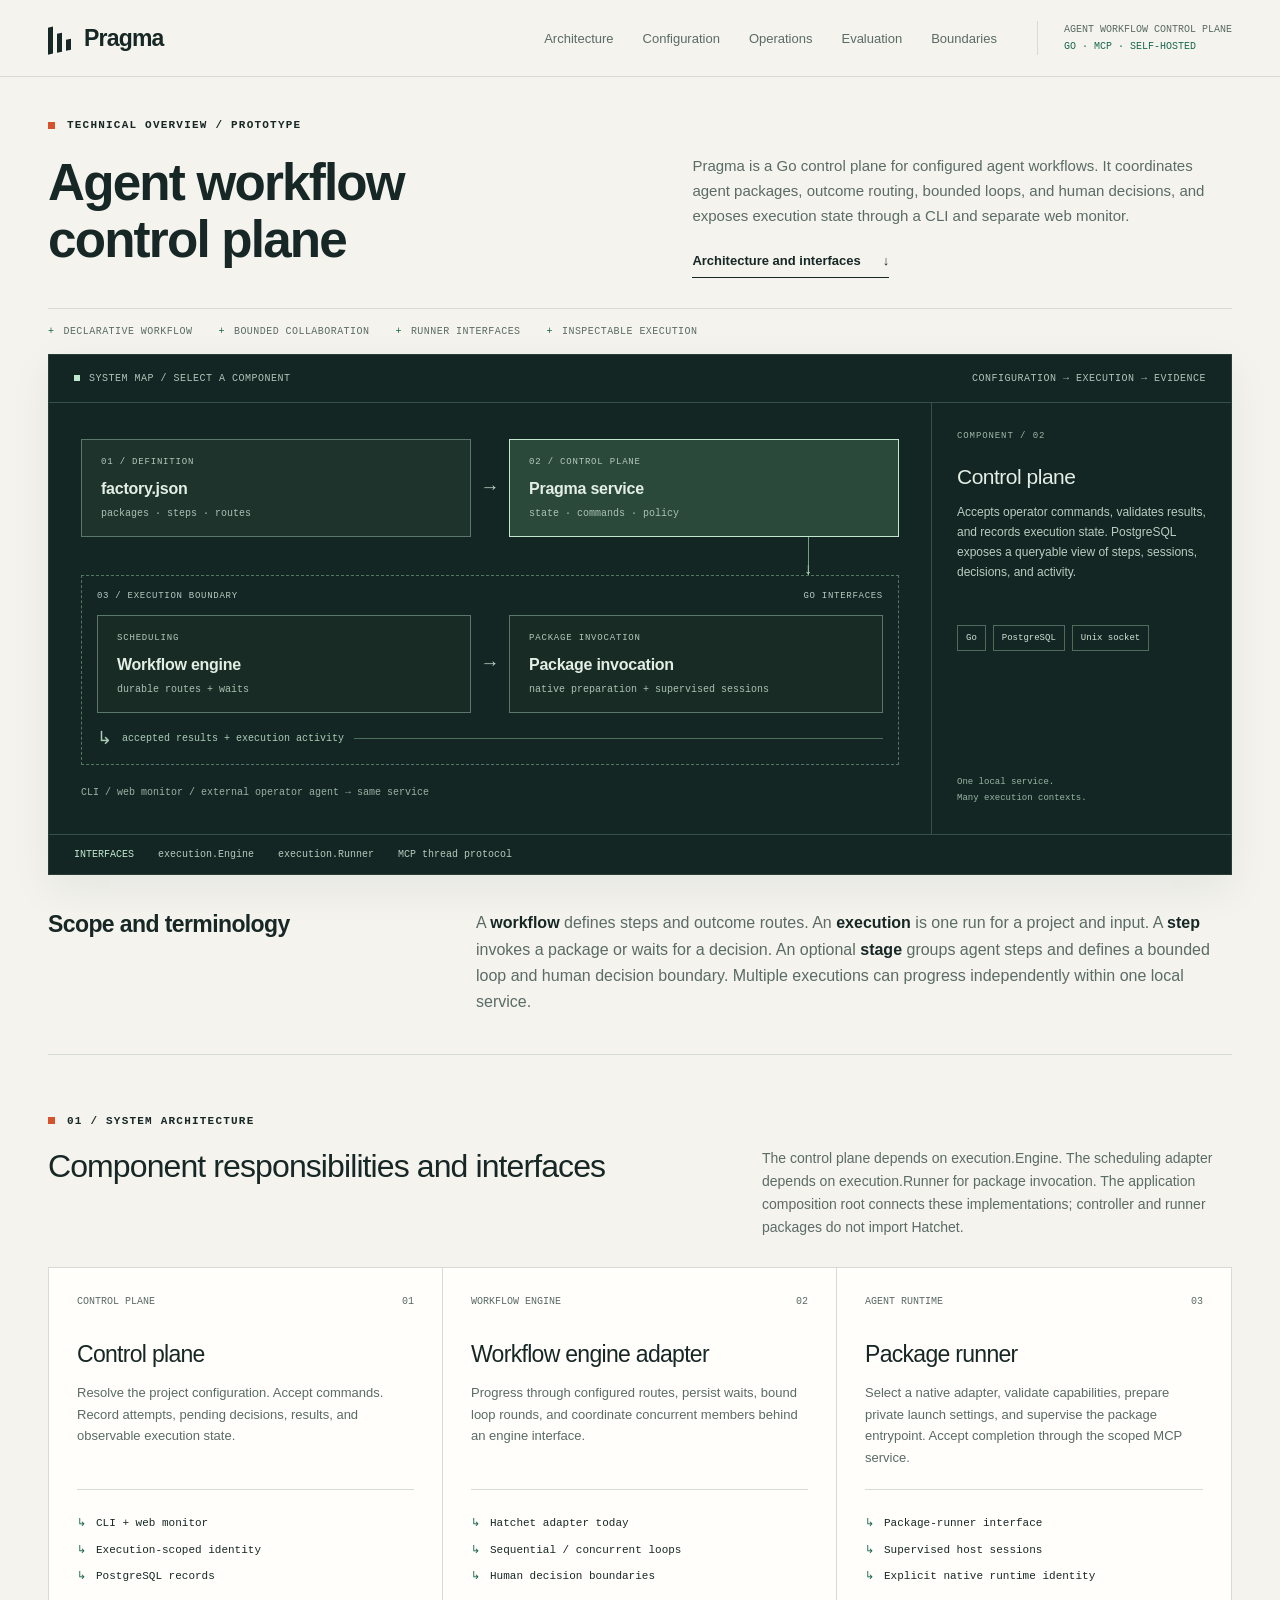
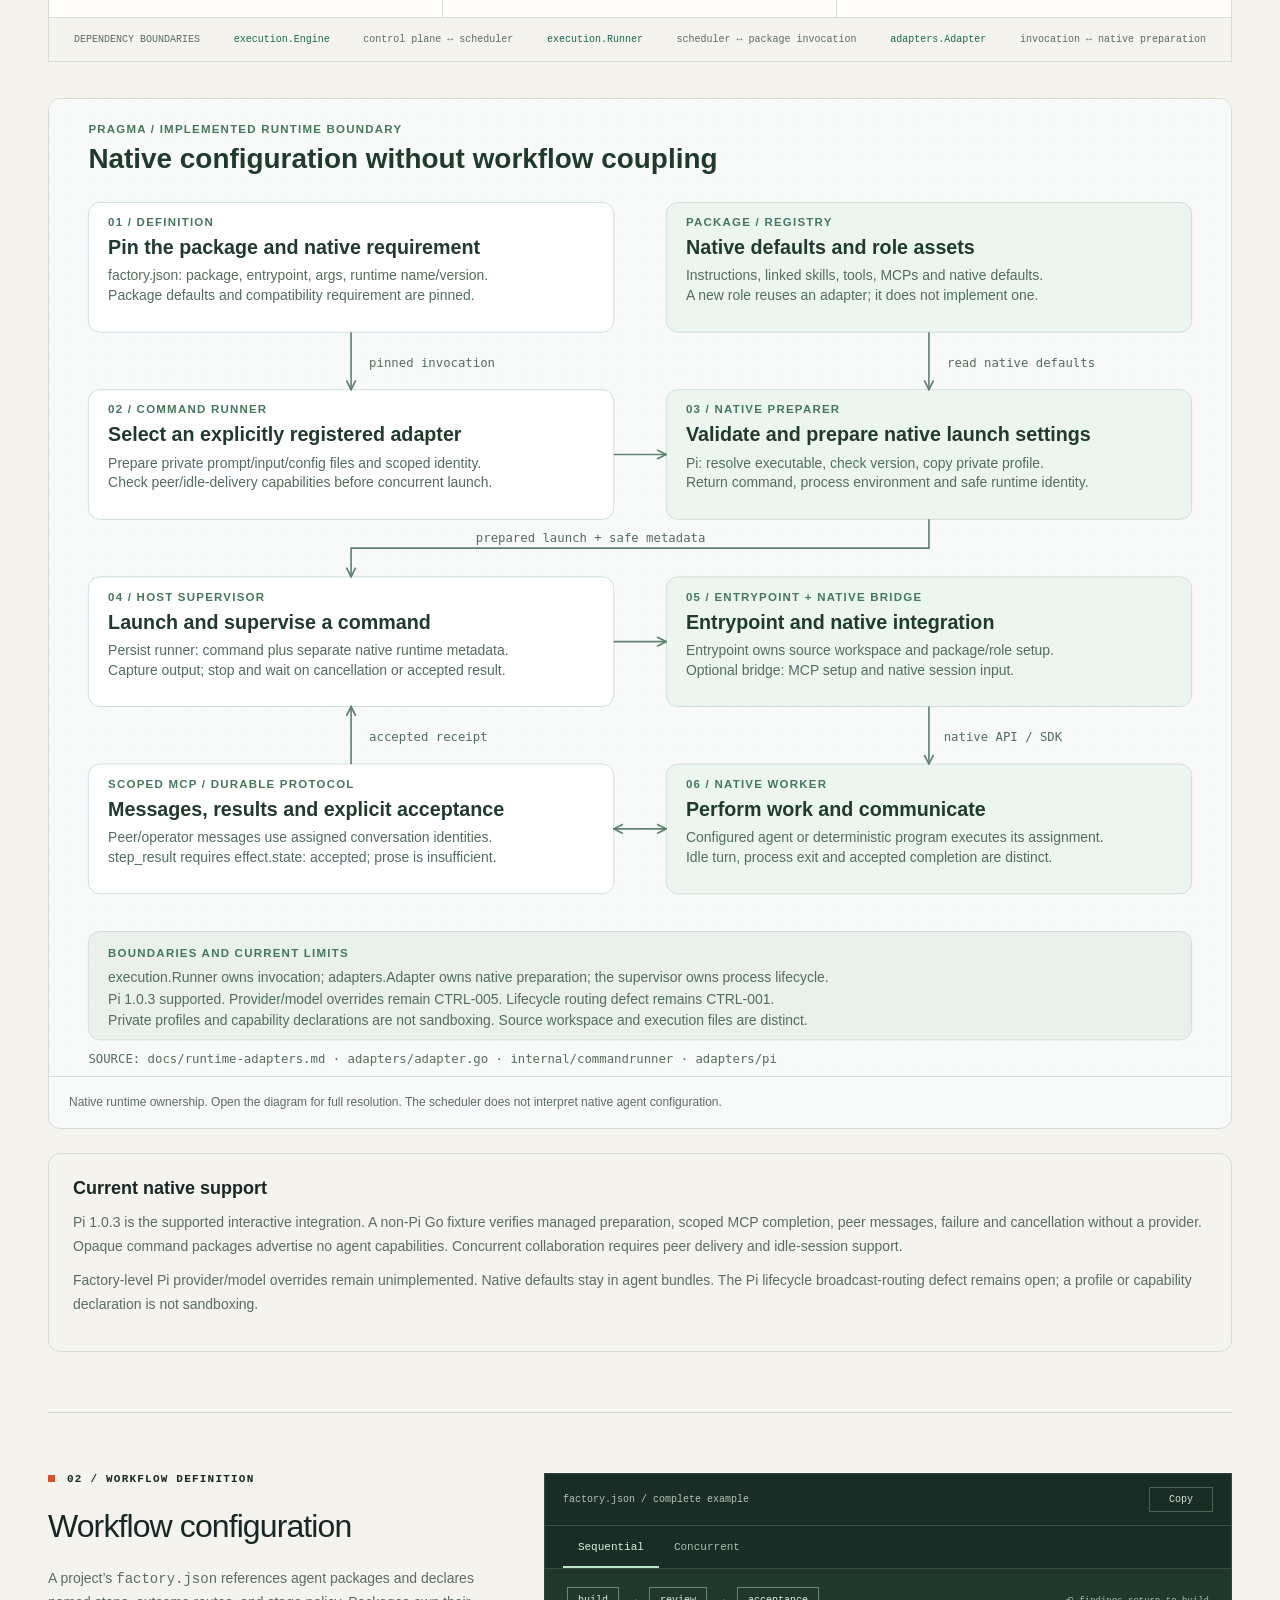
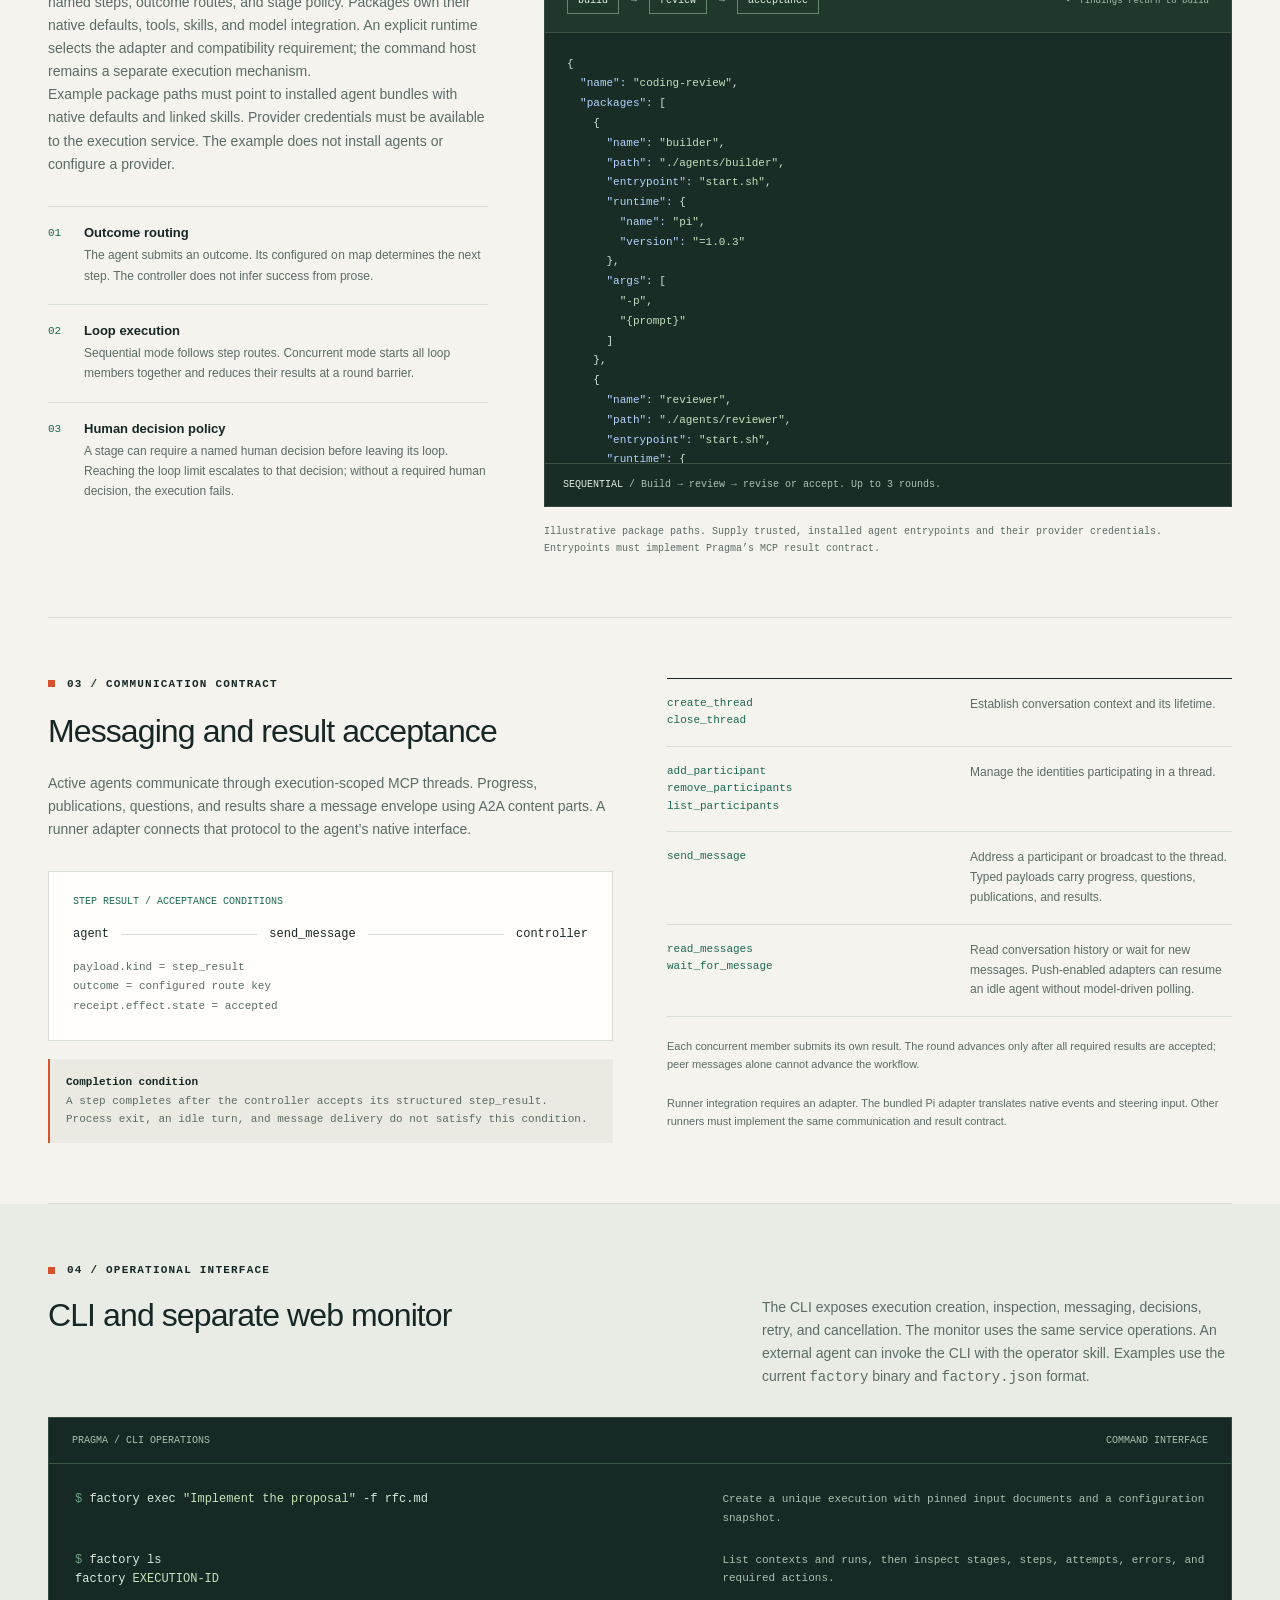
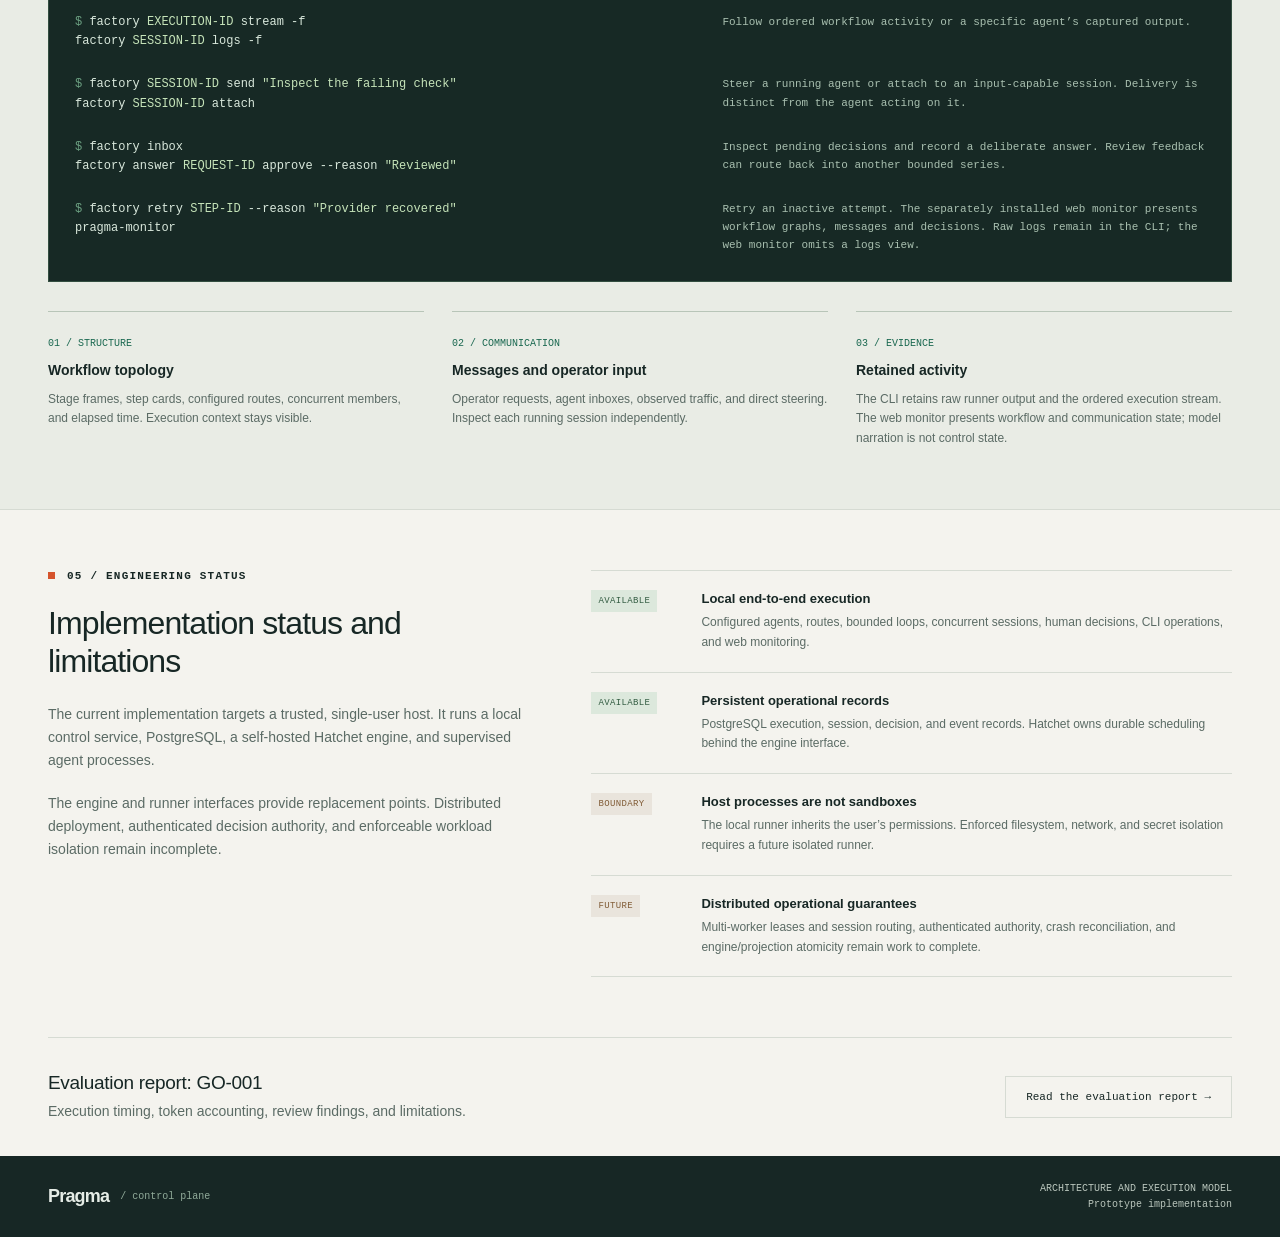
==== commit f25f2b92: "docs" ====
--- a/docs/index.html
+++ b/docs/index.html
@@ -288,6 +288,7 @@
 .eval-hero{padding-top:32px}.eval-title{grid-template-columns:1fr 1fr;align-items:start;gap:44px}.eval-title h1{font-size:clamp(34px,3.7vw,50px);letter-spacing:-1.5px;line-height:1.14}
 .eval-title p{font-size:14px}.breadcrumb{margin-bottom:28px}.eval-section{padding-top:48px;padding-bottom:48px}
 @media(max-width:760px){h1{font-size:36px;letter-spacing:-1.2px}.hero-top,.eval-title{grid-template-columns:1fr;gap:22px}.hero{padding-top:30px}.hero-copy p{font-size:14px}.eval-title h1{font-size:36px;letter-spacing:-1.2px}.config-copy h2,.protocol h2,.boundaries h2{font-size:29px}.section-heading p{max-width:none}.eval-section,section{padding-top:40px;padding-bottom:40px}.intro{gap:16px}.closing p{font-size:18px}}
+.runtime-diagram{margin:36px 0 0;border:1px solid var(--line);border-radius:12px;overflow:hidden;background:#f7faf8}.runtime-diagram img{display:block;width:100%;height:auto}.runtime-diagram figcaption{padding:16px 20px;font:12px/1.6 var(--sans);color:var(--muted);border-top:1px solid var(--line)}.runtime-note{margin-top:24px;padding:24px;border:1px solid var(--line);border-radius:12px}.runtime-note h3{font-size:18px;margin:0 0 12px}.runtime-note p{font-size:14px;line-height:1.7;color:var(--muted);margin:10px 0}
 </style>
 </head>
 <body>
@@ -296,92 +297,104 @@
 <main id="main">
 <div class="wrap hero">
 <div class="eyebrow">Technical overview / prototype</div>
-<div class="hero-top"><h1>Agent workflow<br>control plane</h1><div class="hero-copy"><p>Pragma is a Go control plane for configured agent workflows. It coordinates agent packages, outcome routing, bounded loops, and human decisions, and exposes execution state through a CLI and terminal monitor.</p><a class="textlink" href="#architecture">Architecture and interfaces <span aria-hidden="true">↓</span></a></div></div>
+<div class="hero-top"><h1>Agent workflow<br>control plane</h1><div class="hero-copy"><p>Pragma is a Go control plane for configured agent workflows. It coordinates agent packages, outcome routing, bounded loops, and human decisions, and exposes execution state through a CLI and separate web monitor.</p><a class="textlink" href="#architecture">Architecture and interfaces <span aria-hidden="true">↓</span></a></div></div>
 <div class="hero-meta"><span>Declarative workflow</span><span>Bounded collaboration</span><span>Runner interfaces</span><span>Inspectable execution</span></div>
 <div class="system" aria-label="Interactive architecture diagram">
 <div class="system-top"><span><span class="dot"></span>SYSTEM MAP / SELECT A COMPONENT</span><span>CONFIGURATION → EXECUTION → EVIDENCE</span></div>
 <div class="system-grid"><div class="map">
 <div class="flow-row"><button class="flow-node" data-component="definition" aria-pressed="false"><span class="node-type">01 / Definition</span><strong>factory.json</strong><small>packages · steps · routes</small></button><span class="connector" aria-hidden="true">→</span><button class="flow-node" data-component="control" aria-pressed="true"><span class="node-type">02 / Control plane</span><strong>Pragma service</strong><small>state · commands · policy</small></button></div>
 <div class="flow-bridge" aria-hidden="true"></div>
-<div class="runtime-zone"><div class="zone-label"><span>03 / Execution boundary</span><span>Go interfaces</span></div><div class="flow-row"><button class="flow-node" data-component="engine" aria-pressed="false"><span class="node-type">Scheduling</span><strong>Workflow engine</strong><small>durable routes + waits</small></button><span class="connector" aria-hidden="true">→</span><button class="flow-node" data-component="runner" aria-pressed="false"><span class="node-type">Package invocation</span><strong>Agent runner</strong><small>sessions + MCP threads</small></button></div><div class="return-path">accepted results + execution activity</div></div>
-<div class="map-caption">CLI / terminal monitor / external operator agent → same service</div>
+<div class="runtime-zone"><div class="zone-label"><span>03 / Execution boundary</span><span>Go interfaces</span></div><div class="flow-row"><button class="flow-node" data-component="engine" aria-pressed="false"><span class="node-type">Scheduling</span><strong>Workflow engine</strong><small>durable routes + waits</small></button><span class="connector" aria-hidden="true">→</span><button class="flow-node" data-component="runner" aria-pressed="false"><span class="node-type">Package invocation</span><strong>Package invocation</strong><small>native preparation + supervised sessions</small></button></div><div class="return-path">accepted results + execution activity</div></div>
+<div class="map-caption">CLI / web monitor / external operator agent → same service</div>
 </div><aside class="inspector" aria-live="polite"><div class="label">COMPONENT / <span id="inspect-number">02</span></div><h3 id="inspect-title">Control plane</h3><p id="inspect-description">Accepts operator commands, validates results, and records execution state. PostgreSQL exposes a queryable view of steps, sessions, decisions, and activity.</p><div class="inspect-tags" id="inspect-tags"><span>Go</span><span>PostgreSQL</span><span>Unix socket</span></div><div class="inspector-bottom" id="inspect-note">One local service.<br>Many execution contexts.</div></aside></div>
 <div class="system-foot"><span>INTERFACES</span><span>execution.Engine</span><span>execution.Runner</span><span>MCP thread protocol</span></div>
 </div>
 <div class="intro"><h2>Scope and terminology</h2><p>A <strong>workflow</strong> defines steps and outcome routes. An <strong>execution</strong> is one run for a project and input. A <strong>step</strong> invokes a package or waits for a decision. An optional <strong>stage</strong> groups agent steps and defines a bounded loop and human decision boundary. Multiple executions can progress independently within one local service.</p></div>
 </div>
 <div class="wrap"><section id="architecture"><div class="eyebrow">01 / System architecture</div><div class="section-heading"><h2>Component responsibilities and interfaces</h2><p>The control plane depends on execution.Engine. The scheduling adapter depends on execution.Runner for package invocation. The application composition root connects these implementations; controller and runner packages do not import Hatchet.</p></div>
-<div class="layers"><article class="layer"><div class="layer-head"><span>CONTROL PLANE</span><span>01</span></div><h3>Control plane</h3><p>Resolve the project configuration. Accept commands. Record attempts, pending decisions, results, and observable execution state.</p><ul><li>CLI + terminal monitor</li><li>Execution-scoped identity</li><li>PostgreSQL records</li></ul></article><article class="layer"><div class="layer-head"><span>WORKFLOW ENGINE</span><span>02</span></div><h3>Workflow engine adapter</h3><p>Progress through configured routes, persist waits, bound loop rounds, and coordinate concurrent members behind an engine interface.</p><ul><li>Hatchet adapter today</li><li>Sequential / concurrent loops</li><li>Human decision boundaries</li></ul></article><article class="layer"><div class="layer-head"><span>AGENT RUNTIME</span><span>03</span></div><h3>Package runner</h3><p>Invoke an entrypoint with assignment context. Capture output. Deliver messages. Accept a structured result through a scoped MCP connection.</p><ul><li>Package-runner interface</li><li>Supervised host sessions</li><li>Runner-specific adapters</li></ul></article></div><div class="interface"><span>DEPENDENCY BOUNDARIES</span><code>execution.Engine</code><span>control plane ↔ scheduler</span><code>execution.Runner</code><span>scheduler ↔ package runtime</span></div>
+<div class="layers"><article class="layer"><div class="layer-head"><span>CONTROL PLANE</span><span>01</span></div><h3>Control plane</h3><p>Resolve the project configuration. Accept commands. Record attempts, pending decisions, results, and observable execution state.</p><ul><li>CLI + web monitor</li><li>Execution-scoped identity</li><li>PostgreSQL records</li></ul></article><article class="layer"><div class="layer-head"><span>WORKFLOW ENGINE</span><span>02</span></div><h3>Workflow engine adapter</h3><p>Progress through configured routes, persist waits, bound loop rounds, and coordinate concurrent members behind an engine interface.</p><ul><li>Hatchet adapter today</li><li>Sequential / concurrent loops</li><li>Human decision boundaries</li></ul></article><article class="layer"><div class="layer-head"><span>AGENT RUNTIME</span><span>03</span></div><h3>Package runner</h3><p>Select a native adapter, validate capabilities, prepare private launch settings, and supervise the package entrypoint. Accept completion through the scoped MCP service.</p><ul><li>Package-runner interface</li><li>Supervised host sessions</li><li>Explicit native runtime identity</li></ul></article></div><div class="interface"><span>DEPENDENCY BOUNDARIES</span><code>execution.Engine</code><span>control plane ↔ scheduler</span><code>execution.Runner</code><span>scheduler ↔ package invocation</span><code>adapters.Adapter</code><span>invocation ↔ native preparation</span></div>
+<figure class="runtime-diagram"><a href="runtime-adapters.svg" aria-label="Open runtime preparation diagram"><img src="runtime-adapters.svg" alt="Native runtime preparation, supervised command launch, role entrypoint, native session bridge, and scoped MCP completion" width="1440" height="1190" loading="lazy"></a><figcaption>Native runtime ownership. Open the diagram for full resolution. The scheduler does not interpret native agent configuration.</figcaption></figure>
+<div class="runtime-note"><h3>Current native support</h3><p>Pi 1.0.3 is the supported interactive integration. A non-Pi Go fixture verifies managed preparation, scoped MCP completion, peer messages, failure and cancellation without a provider. Opaque command packages advertise no agent capabilities. Concurrent collaboration requires peer delivery and idle-session support.</p><p>Factory-level Pi provider/model overrides remain unimplemented. Native defaults stay in agent bundles. The Pi lifecycle broadcast-routing defect remains open; a profile or capability declaration is not sandboxing.</p></div>
 </section></div>
-<div class="wrap"><section id="configuration" class="config-layout"><div class="config-copy"><div class="eyebrow">02 / Workflow definition</div><h2>Workflow configuration</h2><p>A project’s <code>factory.json</code> references agent packages and declares named steps, outcome routes, and stage policy. Packages own their runner configuration, tools, skills, and model integration.</p><div class="rule-list"><div class="rule"><span>01</span><div><h3>Outcome routing</h3><p>The agent submits an outcome. Its configured <code>on</code> map determines the next step. The controller does not infer success from prose.</p></div></div><div class="rule"><span>02</span><div><h3>Loop execution</h3><p>Sequential mode follows step routes. Concurrent mode starts all loop members together and reduces their results at a round barrier.</p></div></div><div class="rule"><span>03</span><div><h3>Human decision policy</h3><p>A stage can require a named human decision before leaving its loop. Reaching the loop limit escalates to that decision; without a required human decision, the execution fails.</p></div></div></div></div>
+<div class="wrap"><section id="configuration" class="config-layout"><div class="config-copy"><div class="eyebrow">02 / Workflow definition</div><h2>Workflow configuration</h2><p>A project’s <code>factory.json</code> references agent packages and declares named steps, outcome routes, and stage policy. Packages own their native defaults, tools, skills, and model integration. An explicit runtime selects the adapter and compatibility requirement; the command host remains a separate execution mechanism.</p><p>Example package paths must point to installed agent bundles with native defaults and linked skills. Provider credentials must be available to the execution service. The example does not install agents or configure a provider.</p><div class="rule-list"><div class="rule"><span>01</span><div><h3>Outcome routing</h3><p>The agent submits an outcome. Its configured <code>on</code> map determines the next step. The controller does not infer success from prose.</p></div></div><div class="rule"><span>02</span><div><h3>Loop execution</h3><p>Sequential mode follows step routes. Concurrent mode starts all loop members together and reduces their results at a round barrier.</p></div></div><div class="rule"><span>03</span><div><h3>Human decision policy</h3><p>A stage can require a named human decision before leaving its loop. Reaching the loop limit escalates to that decision; without a required human decision, the execution fails.</p></div></div></div></div>
 <div><div class="code-shell"><div class="codebar"><span>factory.json / complete example</span><button class="copy" id="copy-config" type="button">Copy</button></div><div class="tabs" role="tablist" aria-label="Loop execution mode"><button role="tab" id="tab-sequential" aria-selected="true" aria-controls="configuration-code" data-mode="sequential">Sequential</button><button role="tab" id="tab-concurrent" aria-selected="false" aria-controls="configuration-code" data-mode="concurrent" tabindex="-1">Concurrent</button></div><div class="loop-preview" id="loop-preview" aria-label="Selected loop topology"><span>build</span> → <span>review</span> → <span>acceptance</span><small>↶ findings return to build</small></div><div class="code-scroll" tabindex="0" aria-label="Scrollable factory configuration"><pre id="configuration-code" role="tabpanel" aria-labelledby="tab-sequential"><code id="config-code">{
-  "name": "coding-review",
-  "agents": [
+  &quot;name&quot;: &quot;coding-review&quot;,
+  &quot;packages&quot;: [
     {
-      "name": "builder",
-      "path": "./agents/builder",
-      "entrypoint": "start.sh",
-      "args": [
-        "{prompt}"
+      &quot;name&quot;: &quot;builder&quot;,
+      &quot;path&quot;: &quot;./agents/builder&quot;,
+      &quot;entrypoint&quot;: &quot;start.sh&quot;,
+      &quot;runtime&quot;: {
+        &quot;name&quot;: &quot;pi&quot;,
+        &quot;version&quot;: &quot;=1.0.3&quot;
+      },
+      &quot;args&quot;: [
+        &quot;-p&quot;,
+        &quot;{prompt}&quot;
       ]
     },
     {
-      "name": "reviewer",
-      "path": "./agents/reviewer",
-      "entrypoint": "start.sh",
-      "args": [
-        "{prompt}"
+      &quot;name&quot;: &quot;reviewer&quot;,
+      &quot;path&quot;: &quot;./agents/reviewer&quot;,
+      &quot;entrypoint&quot;: &quot;start.sh&quot;,
+      &quot;runtime&quot;: {
+        &quot;name&quot;: &quot;pi&quot;,
+        &quot;version&quot;: &quot;=1.0.3&quot;
+      },
+      &quot;args&quot;: [
+        &quot;-p&quot;,
+        &quot;{prompt}&quot;
       ]
     }
   ],
-  "workflow": {
-    "start": "build",
-    "stages": [
+  &quot;workflow&quot;: {
+    &quot;start&quot;: &quot;build&quot;,
+    &quot;stages&quot;: [
       {
-        "name": "implementation",
-        "loop": {
-          "mode": "sequential",
-          "limit": 3,
-          "steps": [
+        &quot;name&quot;: &quot;implementation&quot;,
+        &quot;loop&quot;: {
+          &quot;mode&quot;: &quot;sequential&quot;,
+          &quot;limit&quot;: 3,
+          &quot;steps&quot;: [
             {
-              "name": "build",
-              "type": "agent",
-              "agent": "builder",
-              "instructions": "Implement the request and report changes and checks performed.",
-              "on": {
-                "ready_for_review": "review",
-                "failed": "$blocked"
+              &quot;name&quot;: &quot;build&quot;,
+              &quot;type&quot;: &quot;run&quot;,
+              &quot;package&quot;: &quot;builder&quot;,
+              &quot;instructions&quot;: &quot;Implement the request and report changes and checks performed.&quot;,
+              &quot;on&quot;: {
+                &quot;ready_for_review&quot;: &quot;review&quot;,
+                &quot;failed&quot;: &quot;$blocked&quot;
               }
             },
             {
-              "name": "review",
-              "type": "agent",
-              "agent": "reviewer",
-              "instructions": "Review against the request. Return changes_requested with findings or completed when ready for acceptance.",
-              "on": {
-                "changes_requested": "build",
-                "completed": "acceptance",
-                "failed": "$blocked"
+              &quot;name&quot;: &quot;review&quot;,
+              &quot;type&quot;: &quot;run&quot;,
+              &quot;package&quot;: &quot;reviewer&quot;,
+              &quot;instructions&quot;: &quot;Review against the request. Return changes_requested with findings or completed when ready for acceptance.&quot;,
+              &quot;on&quot;: {
+                &quot;changes_requested&quot;: &quot;build&quot;,
+                &quot;completed&quot;: &quot;acceptance&quot;,
+                &quot;failed&quot;: &quot;$blocked&quot;
               }
             }
           ]
         },
-        "human": {
-          "required": true,
-          "step": "acceptance"
+        &quot;human&quot;: {
+          &quot;required&quot;: true,
+          &quot;step&quot;: &quot;acceptance&quot;
         }
       }
     ],
-    "steps": [
+    &quot;steps&quot;: [
       {
-        "name": "acceptance",
-        "type": "decision",
-        "actor": "human",
-        "title": "Accept the implementation",
-        "on": {
-          "approve": "$done",
-          "request_changes": "build",
-          "reject": "$blocked"
+        &quot;name&quot;: &quot;acceptance&quot;,
+        &quot;type&quot;: &quot;decision&quot;,
+        &quot;actor&quot;: &quot;human&quot;,
+        &quot;title&quot;: &quot;Accept the implementation&quot;,
+        &quot;on&quot;: {
+          &quot;approve&quot;: &quot;$done&quot;,
+          &quot;request_changes&quot;: &quot;build&quot;,
+          &quot;reject&quot;: &quot;$blocked&quot;
         }
       }
     ]
@@ -390,8 +403,8 @@
 </section></div>
 <div class="wrap"><section id="communication" class="protocol"><div><div class="eyebrow">03 / Communication contract</div><h2>Messaging and result acceptance</h2><p>Active agents communicate through execution-scoped MCP threads. Progress, publications, questions, and results share a message envelope using A2A content parts. A runner adapter connects that protocol to the agent’s native interface.</p><div class="handoff"><div class="handoff-head">STEP RESULT / ACCEPTANCE CONDITIONS</div><div class="handoff-line"><span>agent</span><i aria-hidden="true"></i><span>send_message</span><i aria-hidden="true"></i><span>controller</span></div><p>payload.kind = step_result<br>outcome = configured route key<br>receipt.effect.state = accepted</p></div><div class="signal"><strong>Completion condition</strong><br>A step completes after the controller accepts its structured step_result. Process exit, an idle turn, and message delivery do not satisfy this condition.</div></div><div><div class="tool-table"><div class="tool-row"><code>create_thread<br>close_thread</code><p>Establish conversation context and its lifetime.</p></div><div class="tool-row"><code>add_participant<br>remove_participants<br>list_participants</code><p>Manage the identities participating in a thread.</p></div><div class="tool-row"><code>send_message</code><p>Address a participant or broadcast to the thread. Typed payloads carry progress, questions, publications, and results.</p></div><div class="tool-row"><code>read_messages<br>wait_for_message</code><p>Read conversation history or wait for new messages. Push-enabled adapters can resume an idle agent without model-driven polling.</p></div></div><p class="protocol-note">Each concurrent member submits its own result. The round advances only after all required results are accepted; peer messages alone cannot advance the workflow.</p><p class="protocol-note">Runner integration requires an adapter. The bundled Pi adapter translates native events and steering input. Other runners must implement the same communication and result contract.</p></div>
 </section></div>
-<section id="operations" class="operations"><div class="wrap"><div class="eyebrow">04 / Operational interface</div><div class="section-heading ops-head"><h2>CLI and terminal monitor</h2><p>The CLI exposes execution creation, inspection, messaging, decisions, retry, and cancellation. The monitor uses the same service operations. An external agent can invoke the CLI with the operator skill. Examples use the current <code>factory</code> binary and <code>factory.json</code> format.</p></div><div class="terminal"><div class="terminal-head"><span>PRAGMA / CLI OPERATIONS</span><span>COMMAND INTERFACE</span></div><div class="terminal-lines"><div class="command-row"><code>factory exec <b>"Implement the proposal"</b> -f rfc.md</code><p>Create a unique execution with pinned input documents and a configuration snapshot.</p></div><div class="command-row"><code>factory ls<br>factory <b>EXECUTION-ID</b></code><p>List contexts and runs, then inspect stages, steps, attempts, errors, and required actions.</p></div><div class="command-row"><code>factory <b>EXECUTION-ID</b> stream -f<br>factory <b>SESSION-ID</b> logs -f</code><p>Follow ordered workflow activity or a specific agent’s captured output.</p></div><div class="command-row"><code>factory <b>SESSION-ID</b> send <b>"Inspect the failing check"</b><br>factory <b>SESSION-ID</b> attach</code><p>Steer a running agent or attach to an input-capable session. Delivery is distinct from the agent acting on it.</p></div><div class="command-row"><code>factory inbox<br>factory answer <b>REQUEST-ID</b> approve --reason <b>"Reviewed"</b></code><p>Inspect pending decisions and record a deliberate answer. Review feedback can route back into another bounded series.</p></div><div class="command-row"><code>factory retry <b>STEP-ID</b> --reason <b>"Provider recovered"</b><br>factory monitor</code><p>Retry an inactive attempt, or open the interactive execution, message, and log views.</p></div></div></div><div class="observability"><article class="observe"><span class="mono">01 / STRUCTURE</span><h3>Workflow topology</h3><p>Stage frames, step cards, configured routes, concurrent members, and elapsed time. Execution context stays visible.</p></article><article class="observe"><span class="mono">02 / COMMUNICATION</span><h3>Messages and operator input</h3><p>Operator requests, agent inboxes, observed traffic, and direct steering. Inspect each running session independently.</p></article><article class="observe"><span class="mono">03 / EVIDENCE</span><h3>Retained activity</h3><p>Readable tool and result entries alongside raw runner output. Inspect history without treating model narration as control state.</p></article></div></div></section>
-<div class="wrap"><section id="boundaries" class="boundaries"><div><div class="eyebrow">05 / Engineering status</div><h2>Implementation status and limitations</h2><p>The current implementation targets a trusted, single-user host. It runs a local control service, PostgreSQL, a self-hosted Hatchet engine, and supervised agent processes.</p><p style="margin-top:20px">The engine and runner interfaces provide replacement points. Distributed deployment, authenticated decision authority, and enforceable workload isolation remain incomplete.</p></div><div><div class="status-row"><span class="status-tag">AVAILABLE</span><div><h3>Local end-to-end execution</h3><p>Configured agents, routes, bounded loops, concurrent sessions, human decisions, CLI operations, and terminal monitoring.</p></div></div><div class="status-row"><span class="status-tag">AVAILABLE</span><div><h3>Persistent operational records</h3><p>PostgreSQL execution, session, decision, and event records. Hatchet owns durable scheduling behind the engine interface.</p></div></div><div class="status-row"><span class="status-tag future">BOUNDARY</span><div><h3>Host processes are not sandboxes</h3><p>The local runner inherits the user’s permissions. Enforced filesystem, network, and secret isolation requires a future isolated runner.</p></div></div><div class="status-row"><span class="status-tag future">FUTURE</span><div><h3>Distributed operational guarantees</h3><p>Multi-worker leases and session routing, authenticated authority, crash reconciliation, and engine/projection atomicity remain work to complete.</p></div></div></div></section><div class="closing"><p>Evaluation report: GO-001<br><span style="font-size:14px;color:var(--muted);letter-spacing:0">Execution timing, token accounting, review findings, and limitations.</span></p><a href="evaluation.html">Read the evaluation report →</a></div></div>
+<section id="operations" class="operations"><div class="wrap"><div class="eyebrow">04 / Operational interface</div><div class="section-heading ops-head"><h2>CLI and separate web monitor</h2><p>The CLI exposes execution creation, inspection, messaging, decisions, retry, and cancellation. The monitor uses the same service operations. An external agent can invoke the CLI with the operator skill. Examples use the current <code>factory</code> binary and <code>factory.json</code> format.</p></div><div class="terminal"><div class="terminal-head"><span>PRAGMA / CLI OPERATIONS</span><span>COMMAND INTERFACE</span></div><div class="terminal-lines"><div class="command-row"><code>factory exec <b>"Implement the proposal"</b> -f rfc.md</code><p>Create a unique execution with pinned input documents and a configuration snapshot.</p></div><div class="command-row"><code>factory ls<br>factory <b>EXECUTION-ID</b></code><p>List contexts and runs, then inspect stages, steps, attempts, errors, and required actions.</p></div><div class="command-row"><code>factory <b>EXECUTION-ID</b> stream -f<br>factory <b>SESSION-ID</b> logs -f</code><p>Follow ordered workflow activity or a specific agent’s captured output.</p></div><div class="command-row"><code>factory <b>SESSION-ID</b> send <b>"Inspect the failing check"</b><br>factory <b>SESSION-ID</b> attach</code><p>Steer a running agent or attach to an input-capable session. Delivery is distinct from the agent acting on it.</p></div><div class="command-row"><code>factory inbox<br>factory answer <b>REQUEST-ID</b> approve --reason <b>"Reviewed"</b></code><p>Inspect pending decisions and record a deliberate answer. Review feedback can route back into another bounded series.</p></div><div class="command-row"><code>factory retry <b>STEP-ID</b> --reason <b>"Provider recovered"</b><br>pragma-monitor</code><p>Retry an inactive attempt. The separately installed web monitor presents workflow graphs, messages and decisions. Raw logs remain in the CLI; the web monitor omits a logs view.</p></div></div></div><div class="observability"><article class="observe"><span class="mono">01 / STRUCTURE</span><h3>Workflow topology</h3><p>Stage frames, step cards, configured routes, concurrent members, and elapsed time. Execution context stays visible.</p></article><article class="observe"><span class="mono">02 / COMMUNICATION</span><h3>Messages and operator input</h3><p>Operator requests, agent inboxes, observed traffic, and direct steering. Inspect each running session independently.</p></article><article class="observe"><span class="mono">03 / EVIDENCE</span><h3>Retained activity</h3><p>The CLI retains raw runner output and the ordered execution stream. The web monitor presents workflow and communication state; model narration is not control state.</p></article></div></div></section>
+<div class="wrap"><section id="boundaries" class="boundaries"><div><div class="eyebrow">05 / Engineering status</div><h2>Implementation status and limitations</h2><p>The current implementation targets a trusted, single-user host. It runs a local control service, PostgreSQL, a self-hosted Hatchet engine, and supervised agent processes.</p><p style="margin-top:20px">The engine and runner interfaces provide replacement points. Distributed deployment, authenticated decision authority, and enforceable workload isolation remain incomplete.</p></div><div><div class="status-row"><span class="status-tag">AVAILABLE</span><div><h3>Local end-to-end execution</h3><p>Configured agents, routes, bounded loops, concurrent sessions, human decisions, CLI operations, and web monitoring.</p></div></div><div class="status-row"><span class="status-tag">AVAILABLE</span><div><h3>Persistent operational records</h3><p>PostgreSQL execution, session, decision, and event records. Hatchet owns durable scheduling behind the engine interface.</p></div></div><div class="status-row"><span class="status-tag future">BOUNDARY</span><div><h3>Host processes are not sandboxes</h3><p>The local runner inherits the user’s permissions. Enforced filesystem, network, and secret isolation requires a future isolated runner.</p></div></div><div class="status-row"><span class="status-tag future">FUTURE</span><div><h3>Distributed operational guarantees</h3><p>Multi-worker leases and session routing, authenticated authority, crash reconciliation, and engine/projection atomicity remain work to complete.</p></div></div></div></section><div class="closing"><p>Evaluation report: GO-001<br><span style="font-size:14px;color:var(--muted);letter-spacing:0">Execution timing, token accounting, review findings, and limitations.</span></p><a href="evaluation.html">Read the evaluation report →</a></div></div>
 </main>
 <footer><div class="wrap footer-inner"><a class="brand" href="#">Pragma<span style="color:#91ab9a;font:10px var(--mono);letter-spacing:0">/ control plane</span></a><p>ARCHITECTURE AND EXECUTION MODEL<br>Prototype implementation</p></div></footer>
 <script>
@@ -399,7 +412,7 @@
  definition:{number:'01',title:'Workflow definition',description:'A complete project-local factory.json declares agent package entrypoints, named steps, explicit outcome routes, bounded stage loops, and human decisions.',tags:['JSON','Versionable','Project-local'],note:'One definition. Many executions.\nNo dependency on a particular model.'},
  control:{number:'02',title:'Control plane',description:'Accepts operator commands, validates results, and records execution state. PostgreSQL exposes a queryable view of steps, sessions, decisions, and activity.',tags:['Go','PostgreSQL','Unix socket'],note:'One local service.\nMany execution contexts.'},
  engine:{number:'03A',title:'Workflow engine',description:'The Hatchet adapter handles durable routes, waits, and round coordination through execution.Engine. Scheduling stays behind a Go interface rather than leaking into the CLI.',tags:['Engine interface','Durable waits','Self-hosted'],note:'Current implementation: Hatchet.\nNo Hatchet Cloud requirement.'},
- runner:{number:'03B',title:'Agent runtime',description:'The execution.Runner interface invokes a package through a supervised session. A runtime adapter connects native agent input, output, and events to scoped MCP communication.',tags:['Runner interface','PTY output','MCP threads'],note:'Current implementation: host processes.\nTrusted packages; not a security sandbox.'}
+ runner:{number:'03B',title:'Package invocation and native adapters',description:'execution.Runner supervises one package invocation. adapters.Adapter validates native compatibility and prepares private launch settings. The native bridge translates session input and scoped MCP delivery.',tags:['Native identity','Capability checks','Supervised command'],note:'Pi 1.0.3 supported; overrides pending.\nHost processes are not sandboxed.'}
 };
 document.querySelectorAll('[data-component]').forEach(button=>button.addEventListener('click',()=>{
  document.querySelectorAll('[data-component]').forEach(node=>node.setAttribute('aria-pressed',String(node===button)));
@@ -409,8 +422,14 @@
  const note=document.getElementById('inspect-note');note.textContent=data.note;note.style.whiteSpace='pre-line';
 }));
 function configuration(mode){
- const concurrent=mode==='concurrent';
- return {name:'coding-review',agents:[{name:'builder',path:'./agents/builder',entrypoint:'start.sh',args:['{prompt}']},{name:'reviewer',path:'./agents/reviewer',entrypoint:'start.sh',args:['{prompt}']}],workflow:{start:'build',stages:[{name:'implementation',loop:{mode,limit:3,steps:[{name:'build',type:'agent',agent:'builder',instructions:concurrent?'Implement the request. Collaborate with the reviewer through the shared thread. Return ready after resolving findings.':'Implement the request and report changes and checks performed.',on:concurrent?{ready:'acceptance',revise:'build',failed:'$blocked'}:{ready_for_review:'review',failed:'$blocked'}},{name:'review',type:'agent',agent:'reviewer',instructions:concurrent?'Review the implementation through the shared thread. Return ready when findings are resolved, or revise for another round.':'Review against the request. Return changes_requested with findings or completed when ready for acceptance.',on:concurrent?{ready:'acceptance',revise:'build',failed:'$blocked'}:{changes_requested:'build',completed:'acceptance',failed:'$blocked'}}]},human:{required:true,step:'acceptance'}}],steps:[{name:'acceptance',type:'decision',actor:'human',title:'Accept the implementation',on:{approve:'$done',request_changes:'build',reject:'$blocked'}}]}};
+ const result={"name":"coding-review","packages":[{"name":"builder","path":"./agents/builder","entrypoint":"start.sh","runtime":{"name":"pi","version":"=1.0.3"},"args":["-p","{prompt}"]},{"name":"reviewer","path":"./agents/reviewer","entrypoint":"start.sh","runtime":{"name":"pi","version":"=1.0.3"},"args":["-p","{prompt}"]}],"workflow":{"start":"build","stages":[{"name":"implementation","loop":{"mode":"sequential","limit":3,"steps":[{"name":"build","type":"run","package":"builder","instructions":"Implement the request and report changes and checks performed.","on":{"ready_for_review":"review","failed":"$blocked"}},{"name":"review","type":"run","package":"reviewer","instructions":"Review against the request. Return changes_requested with findings or completed when ready for acceptance.","on":{"changes_requested":"build","completed":"acceptance","failed":"$blocked"}}]},"human":{"required":true,"step":"acceptance"}}],"steps":[{"name":"acceptance","type":"decision","actor":"human","title":"Accept the implementation","on":{"approve":"$done","request_changes":"build","reject":"$blocked"}}]}};
+ const loop=result.workflow.stages[0].loop; loop.mode=mode;
+ if(mode==='concurrent') {
+  loop.steps[0].instructions='Implement the request. Collaborate through the shared thread; return ready when findings are resolved, or revise for another round.';
+  loop.steps[1].instructions='Review through the shared thread; return ready when findings are resolved, or revise for another round.';
+  for(const step of loop.steps) step.on={ready:'acceptance',revise:'build',failed:'$blocked'};
+ }
+ return result;
 }
 let currentMode='sequential';
 function showConfiguration(mode){
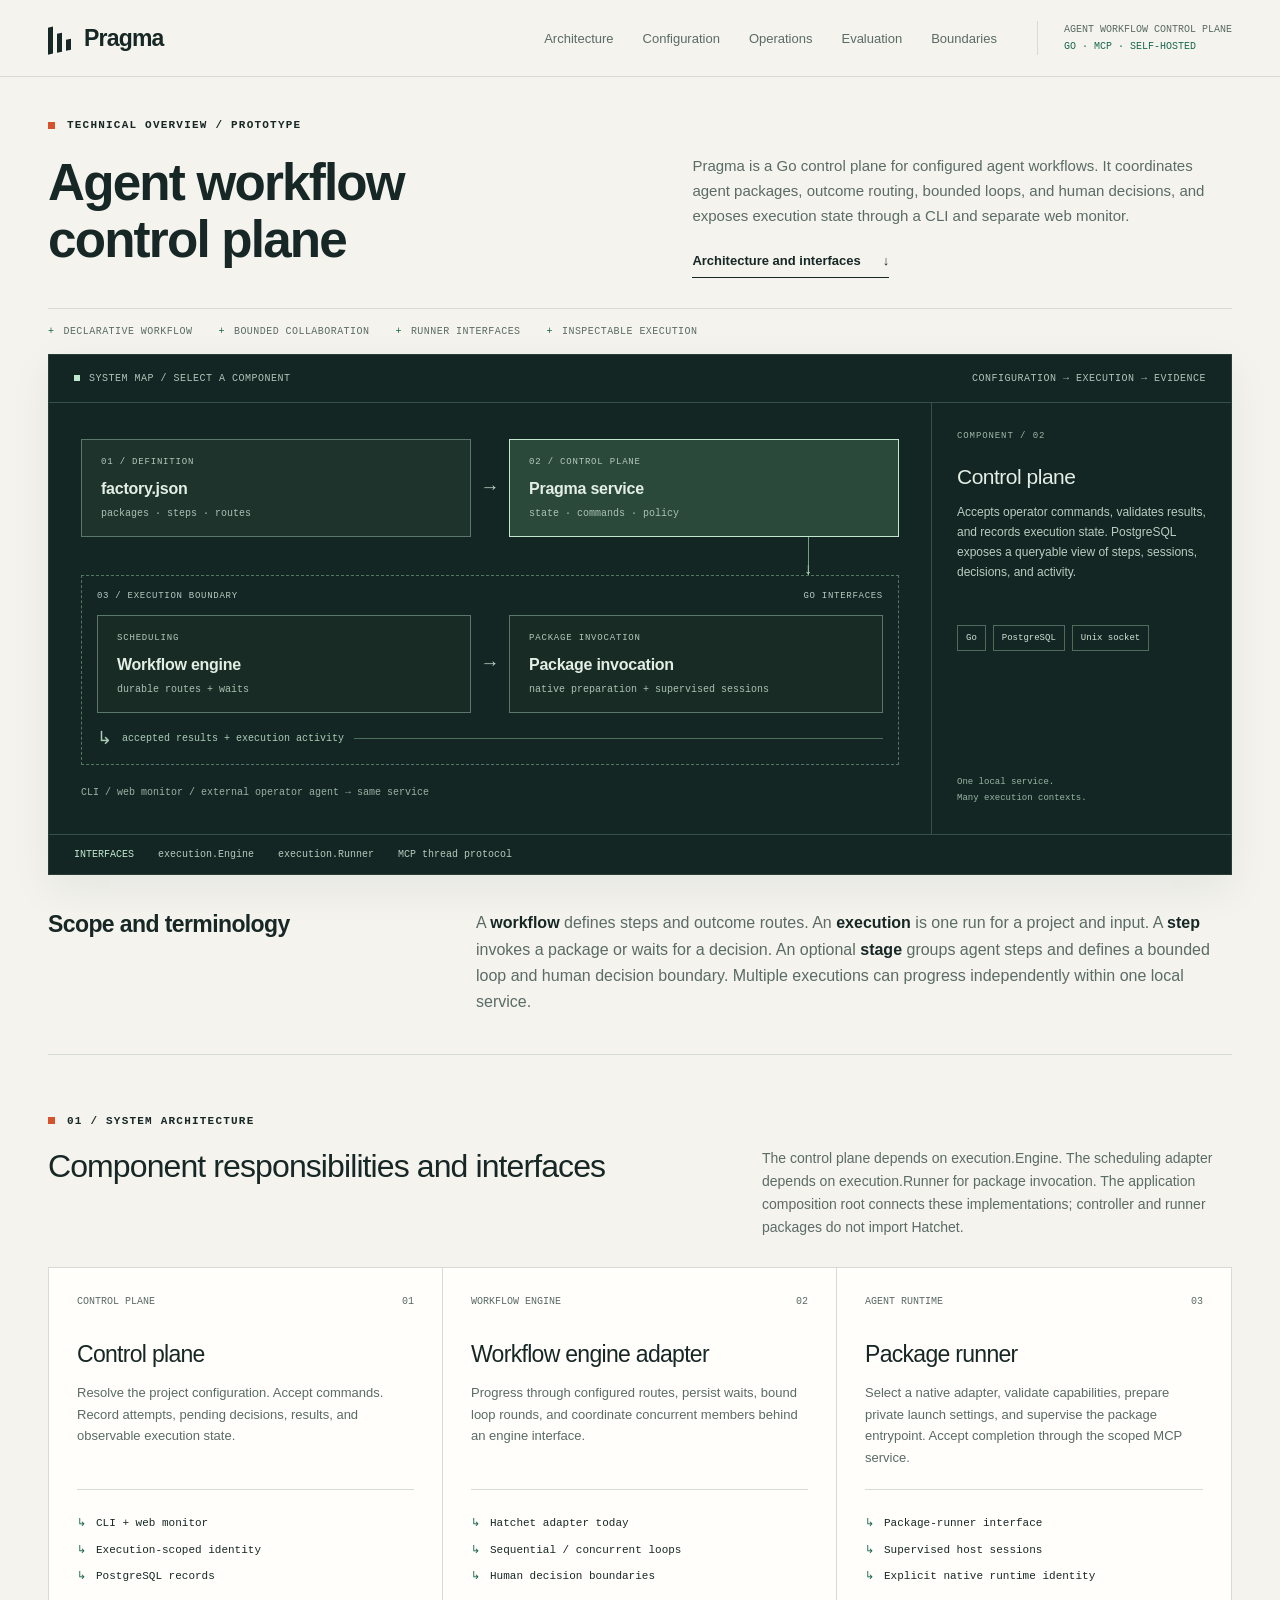
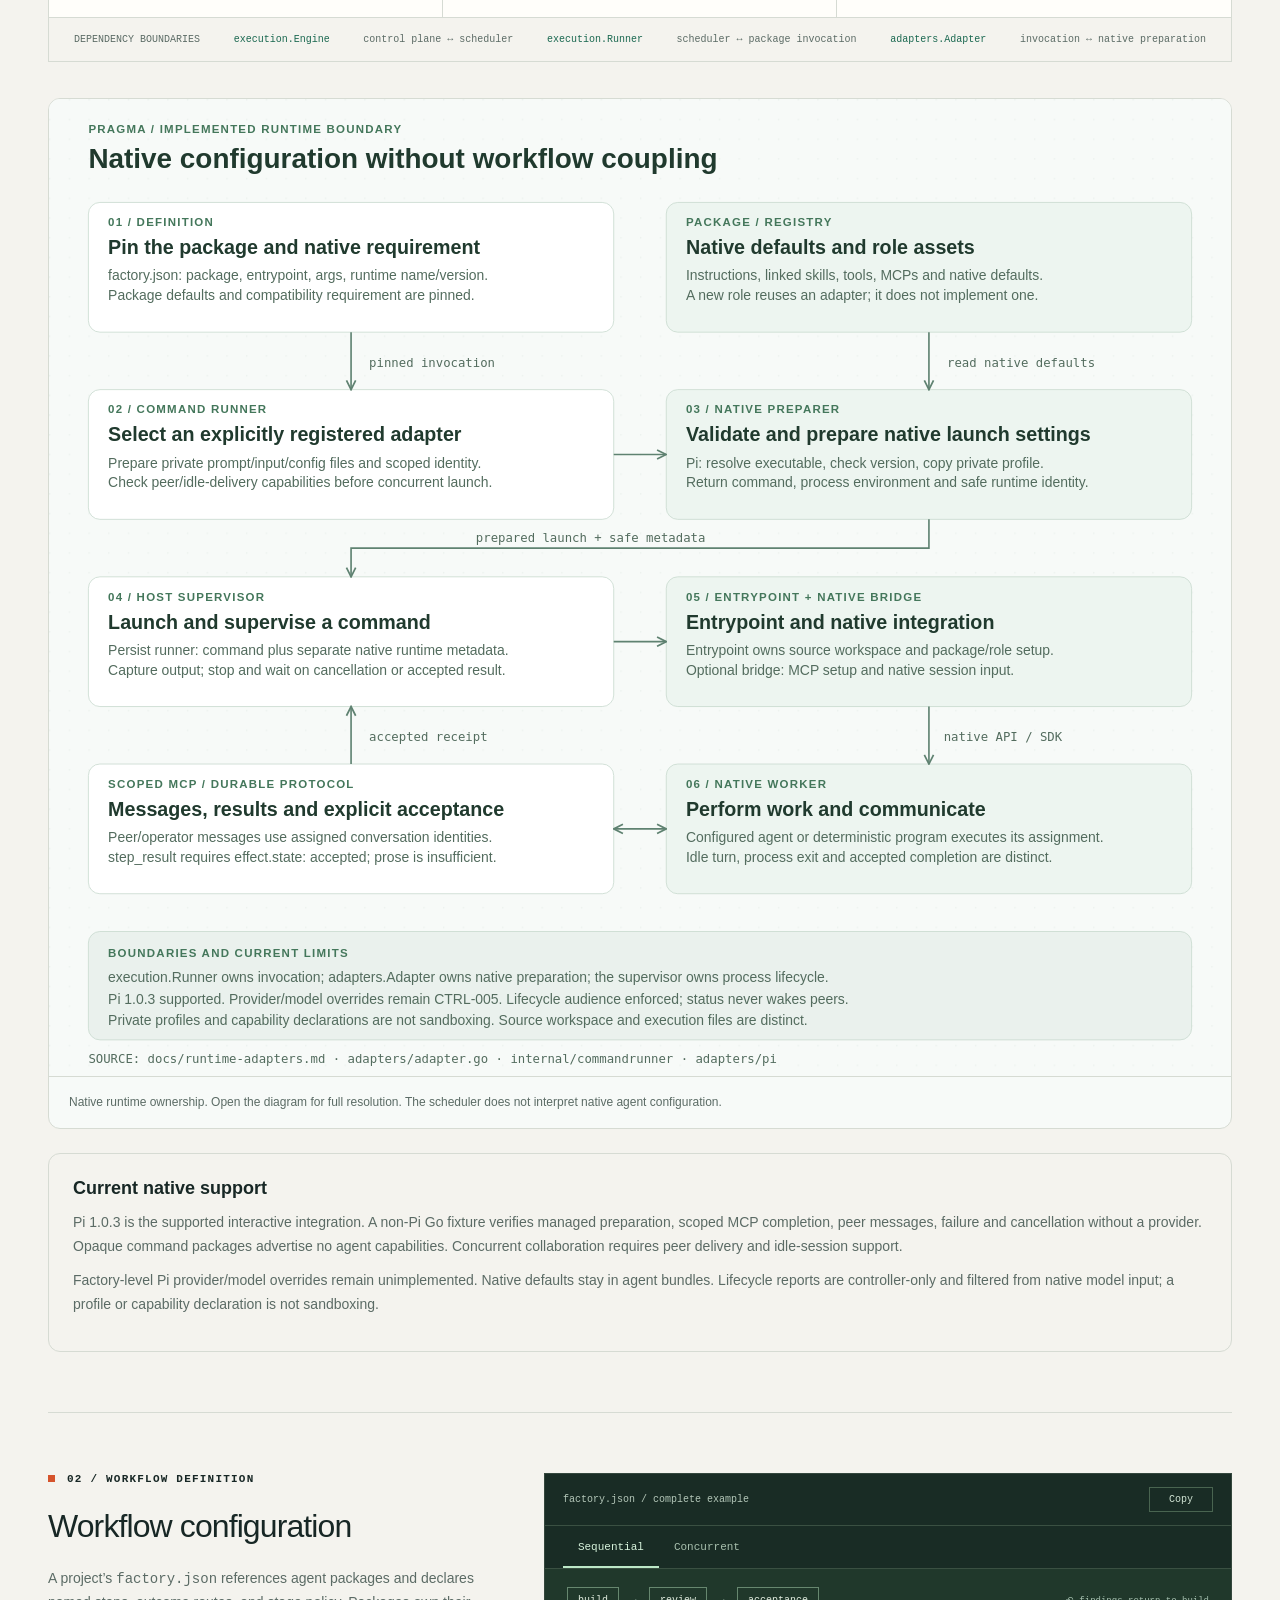
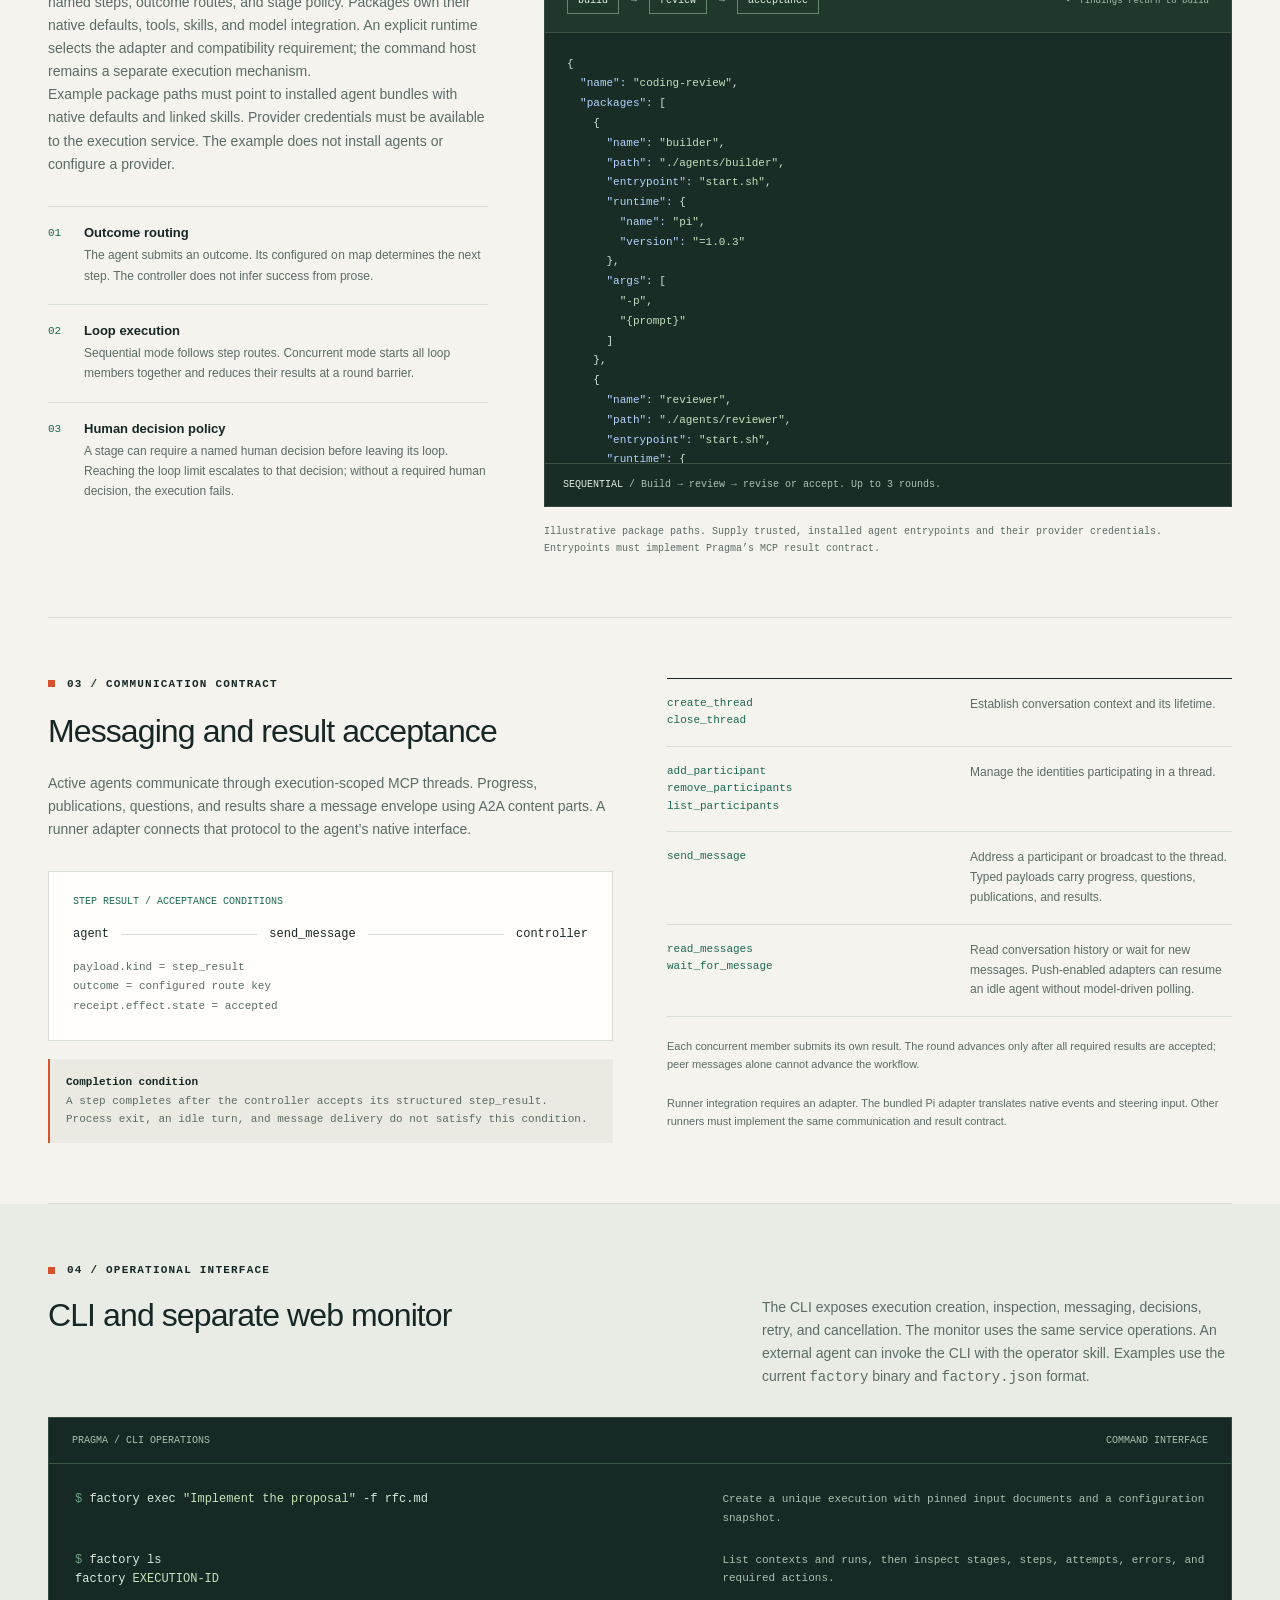
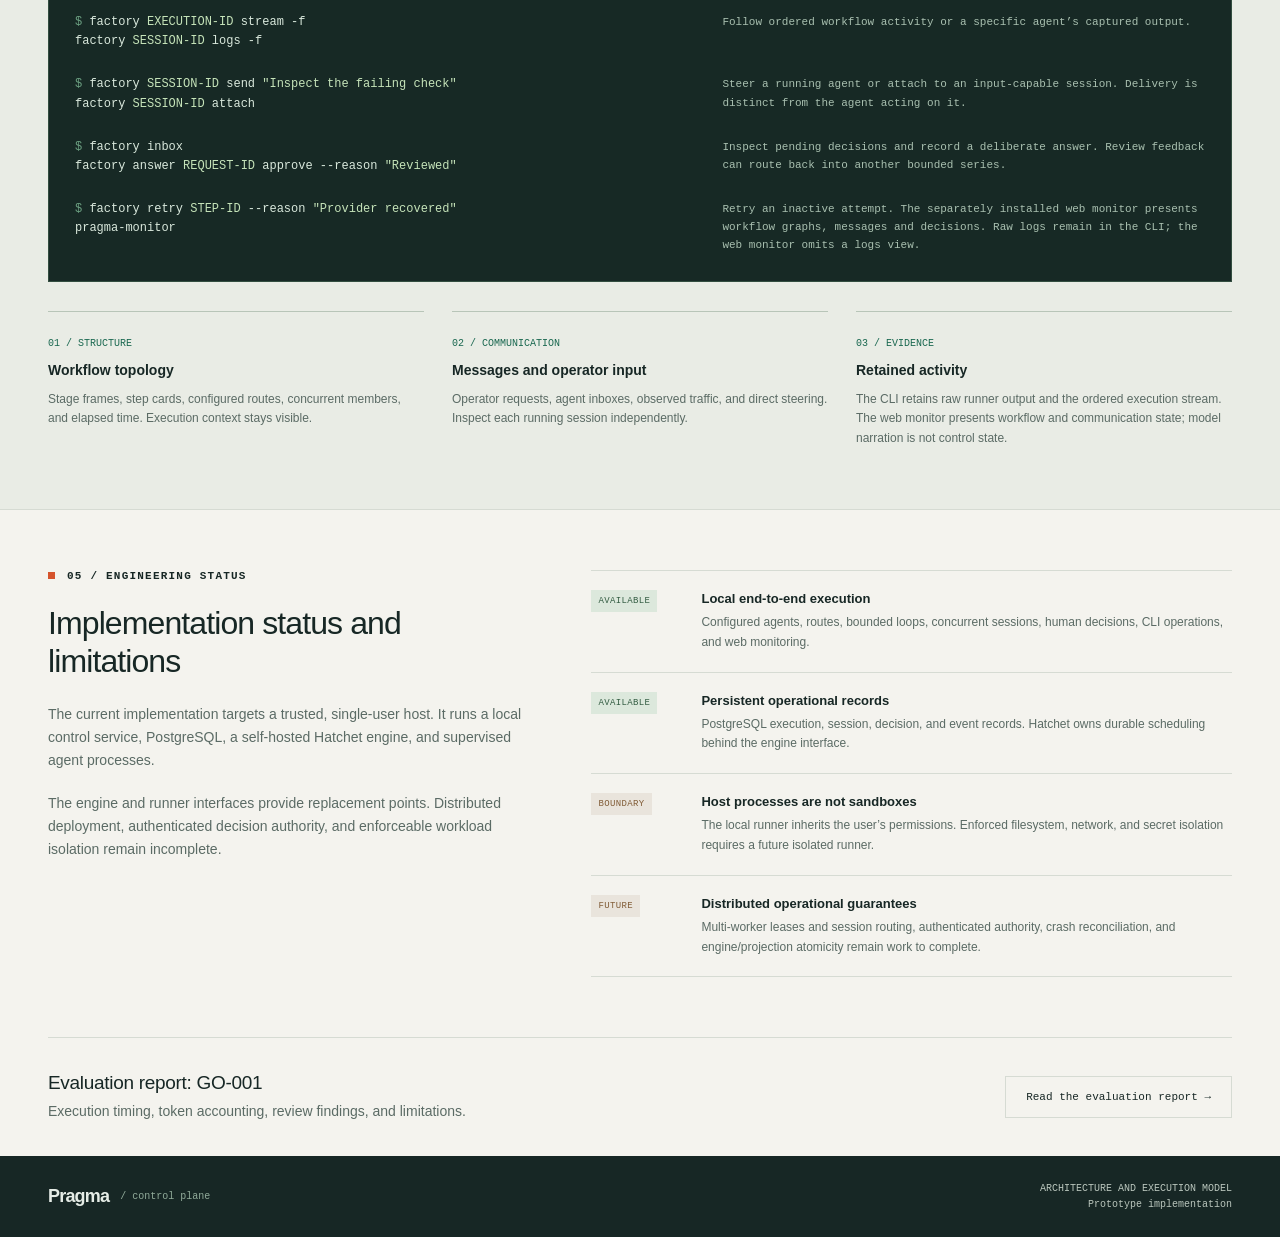
==== commit e0728b42: "docs(runtime): CTRL-001 reflect enforced lifecycle routing" ====
--- a/docs/index.html
+++ b/docs/index.html
@@ -314,7 +314,7 @@
 <div class="wrap"><section id="architecture"><div class="eyebrow">01 / System architecture</div><div class="section-heading"><h2>Component responsibilities and interfaces</h2><p>The control plane depends on execution.Engine. The scheduling adapter depends on execution.Runner for package invocation. The application composition root connects these implementations; controller and runner packages do not import Hatchet.</p></div>
 <div class="layers"><article class="layer"><div class="layer-head"><span>CONTROL PLANE</span><span>01</span></div><h3>Control plane</h3><p>Resolve the project configuration. Accept commands. Record attempts, pending decisions, results, and observable execution state.</p><ul><li>CLI + web monitor</li><li>Execution-scoped identity</li><li>PostgreSQL records</li></ul></article><article class="layer"><div class="layer-head"><span>WORKFLOW ENGINE</span><span>02</span></div><h3>Workflow engine adapter</h3><p>Progress through configured routes, persist waits, bound loop rounds, and coordinate concurrent members behind an engine interface.</p><ul><li>Hatchet adapter today</li><li>Sequential / concurrent loops</li><li>Human decision boundaries</li></ul></article><article class="layer"><div class="layer-head"><span>AGENT RUNTIME</span><span>03</span></div><h3>Package runner</h3><p>Select a native adapter, validate capabilities, prepare private launch settings, and supervise the package entrypoint. Accept completion through the scoped MCP service.</p><ul><li>Package-runner interface</li><li>Supervised host sessions</li><li>Explicit native runtime identity</li></ul></article></div><div class="interface"><span>DEPENDENCY BOUNDARIES</span><code>execution.Engine</code><span>control plane ↔ scheduler</span><code>execution.Runner</code><span>scheduler ↔ package invocation</span><code>adapters.Adapter</code><span>invocation ↔ native preparation</span></div>
 <figure class="runtime-diagram"><a href="runtime-adapters.svg" aria-label="Open runtime preparation diagram"><img src="runtime-adapters.svg" alt="Native runtime preparation, supervised command launch, role entrypoint, native session bridge, and scoped MCP completion" width="1440" height="1190" loading="lazy"></a><figcaption>Native runtime ownership. Open the diagram for full resolution. The scheduler does not interpret native agent configuration.</figcaption></figure>
-<div class="runtime-note"><h3>Current native support</h3><p>Pi 1.0.3 is the supported interactive integration. A non-Pi Go fixture verifies managed preparation, scoped MCP completion, peer messages, failure and cancellation without a provider. Opaque command packages advertise no agent capabilities. Concurrent collaboration requires peer delivery and idle-session support.</p><p>Factory-level Pi provider/model overrides remain unimplemented. Native defaults stay in agent bundles. The Pi lifecycle broadcast-routing defect remains open; a profile or capability declaration is not sandboxing.</p></div>
+<div class="runtime-note"><h3>Current native support</h3><p>Pi 1.0.3 is the supported interactive integration. A non-Pi Go fixture verifies managed preparation, scoped MCP completion, peer messages, failure and cancellation without a provider. Opaque command packages advertise no agent capabilities. Concurrent collaboration requires peer delivery and idle-session support.</p><p>Factory-level Pi provider/model overrides remain unimplemented. Native defaults stay in agent bundles. Lifecycle reports are controller-only and filtered from native model input; a profile or capability declaration is not sandboxing.</p></div>
 </section></div>
 <div class="wrap"><section id="configuration" class="config-layout"><div class="config-copy"><div class="eyebrow">02 / Workflow definition</div><h2>Workflow configuration</h2><p>A project’s <code>factory.json</code> references agent packages and declares named steps, outcome routes, and stage policy. Packages own their native defaults, tools, skills, and model integration. An explicit runtime selects the adapter and compatibility requirement; the command host remains a separate execution mechanism.</p><p>Example package paths must point to installed agent bundles with native defaults and linked skills. Provider credentials must be available to the execution service. The example does not install agents or configure a provider.</p><div class="rule-list"><div class="rule"><span>01</span><div><h3>Outcome routing</h3><p>The agent submits an outcome. Its configured <code>on</code> map determines the next step. The controller does not infer success from prose.</p></div></div><div class="rule"><span>02</span><div><h3>Loop execution</h3><p>Sequential mode follows step routes. Concurrent mode starts all loop members together and reduces their results at a round barrier.</p></div></div><div class="rule"><span>03</span><div><h3>Human decision policy</h3><p>A stage can require a named human decision before leaving its loop. Reaching the loop limit escalates to that decision; without a required human decision, the execution fails.</p></div></div></div></div>
 <div><div class="code-shell"><div class="codebar"><span>factory.json / complete example</span><button class="copy" id="copy-config" type="button">Copy</button></div><div class="tabs" role="tablist" aria-label="Loop execution mode"><button role="tab" id="tab-sequential" aria-selected="true" aria-controls="configuration-code" data-mode="sequential">Sequential</button><button role="tab" id="tab-concurrent" aria-selected="false" aria-controls="configuration-code" data-mode="concurrent" tabindex="-1">Concurrent</button></div><div class="loop-preview" id="loop-preview" aria-label="Selected loop topology"><span>build</span> → <span>review</span> → <span>acceptance</span><small>↶ findings return to build</small></div><div class="code-scroll" tabindex="0" aria-label="Scrollable factory configuration"><pre id="configuration-code" role="tabpanel" aria-labelledby="tab-sequential"><code id="config-code">{
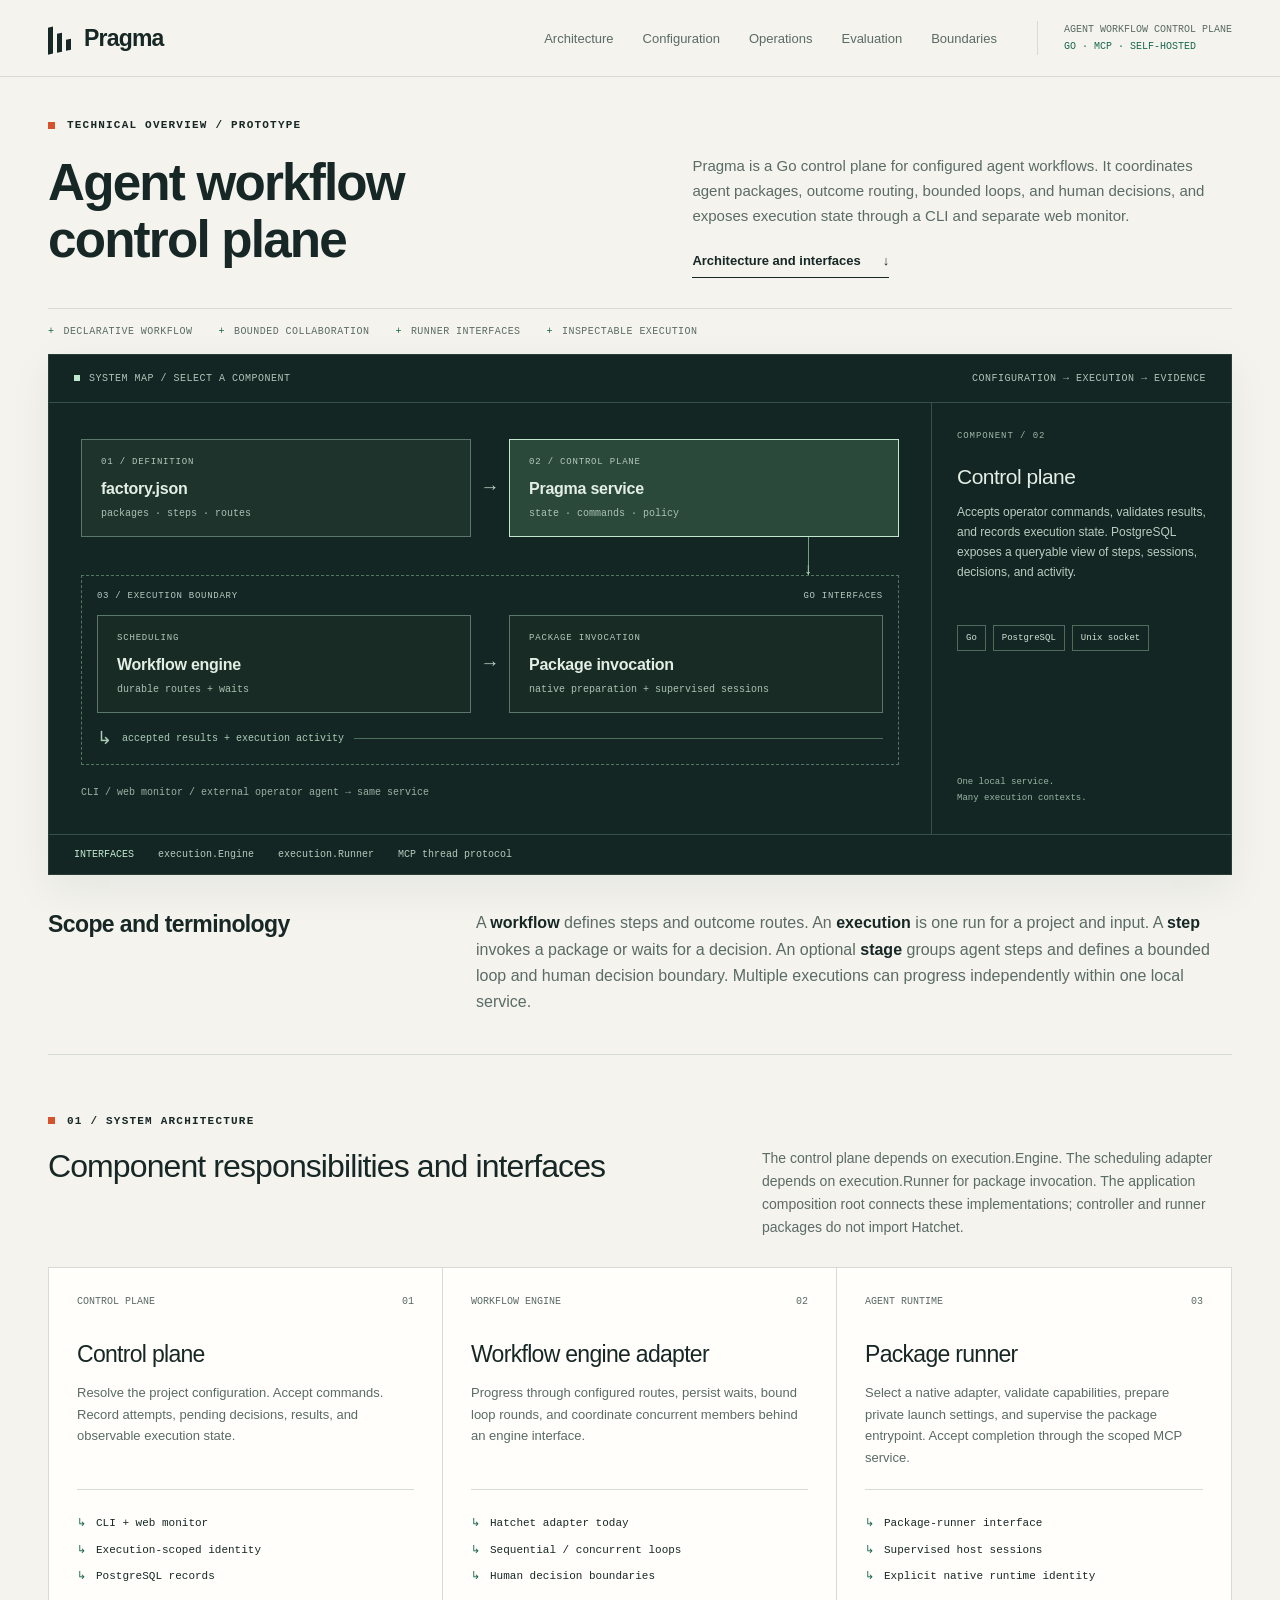
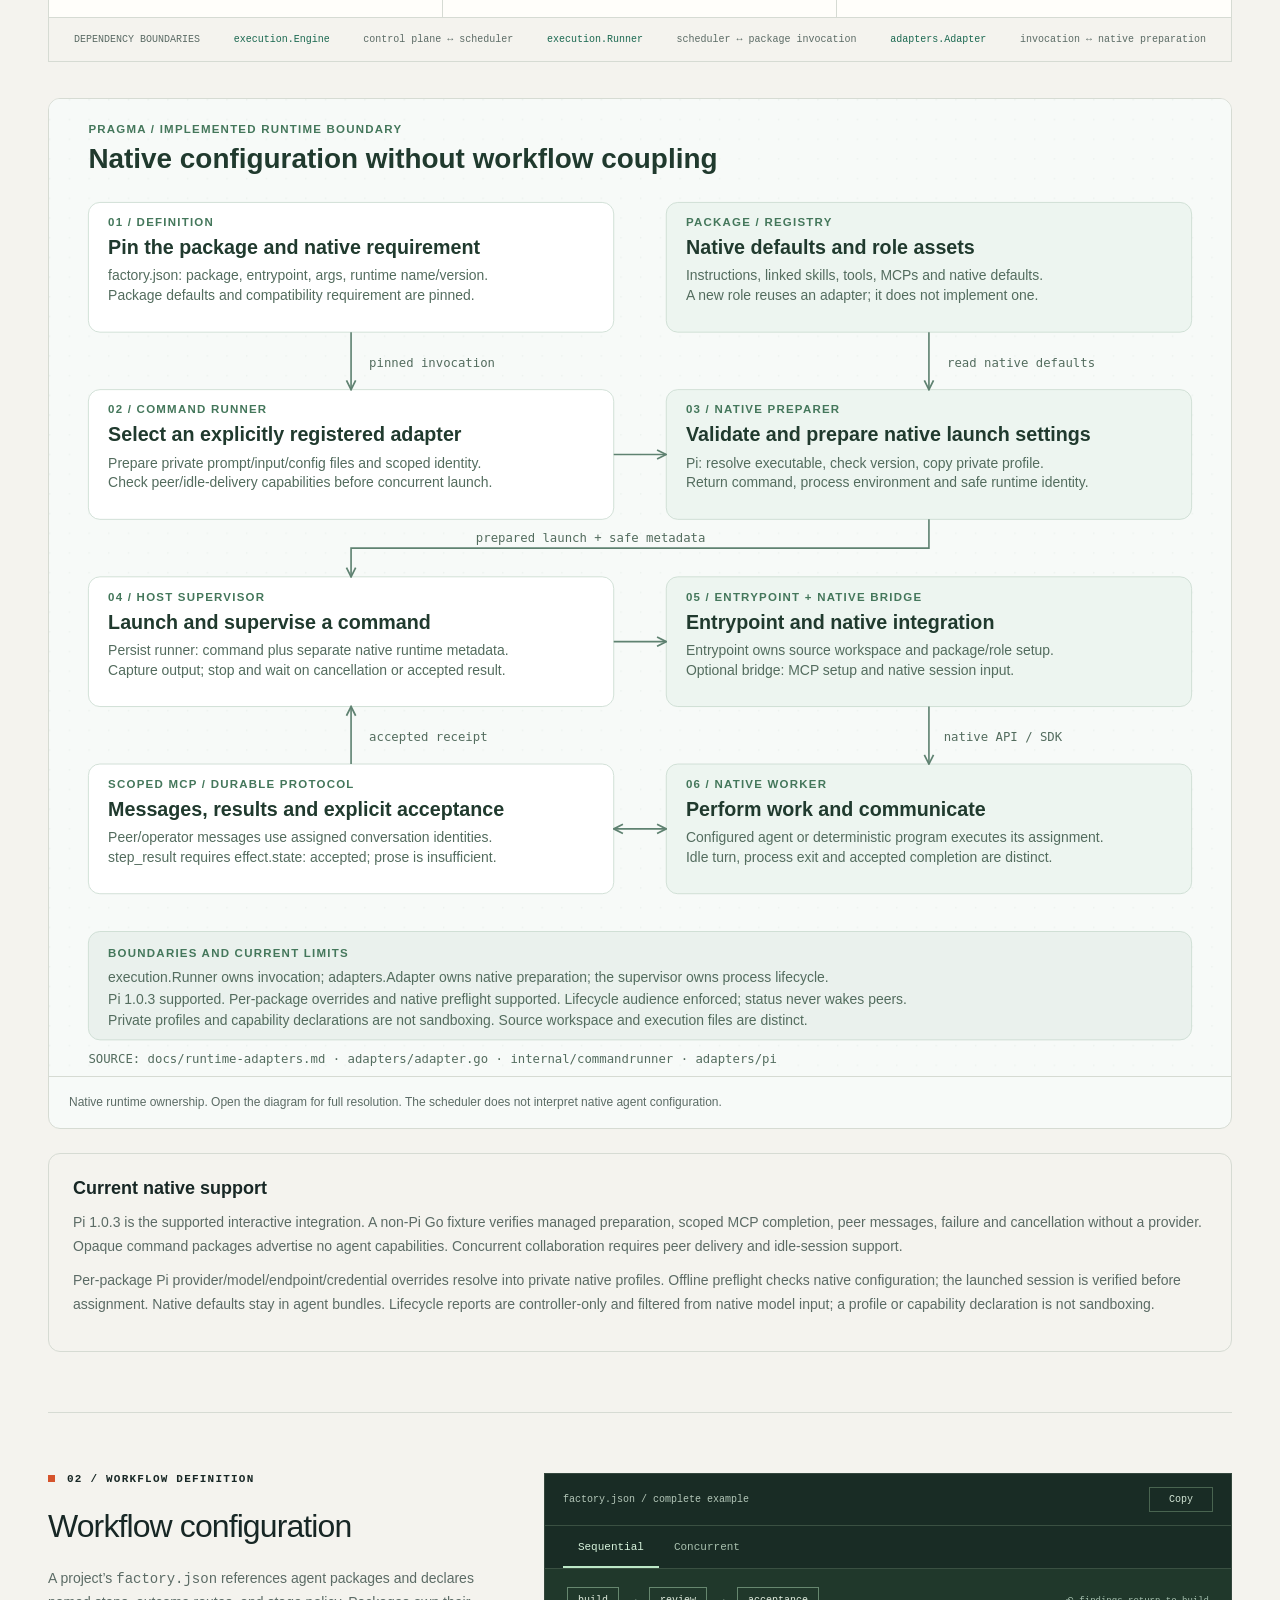
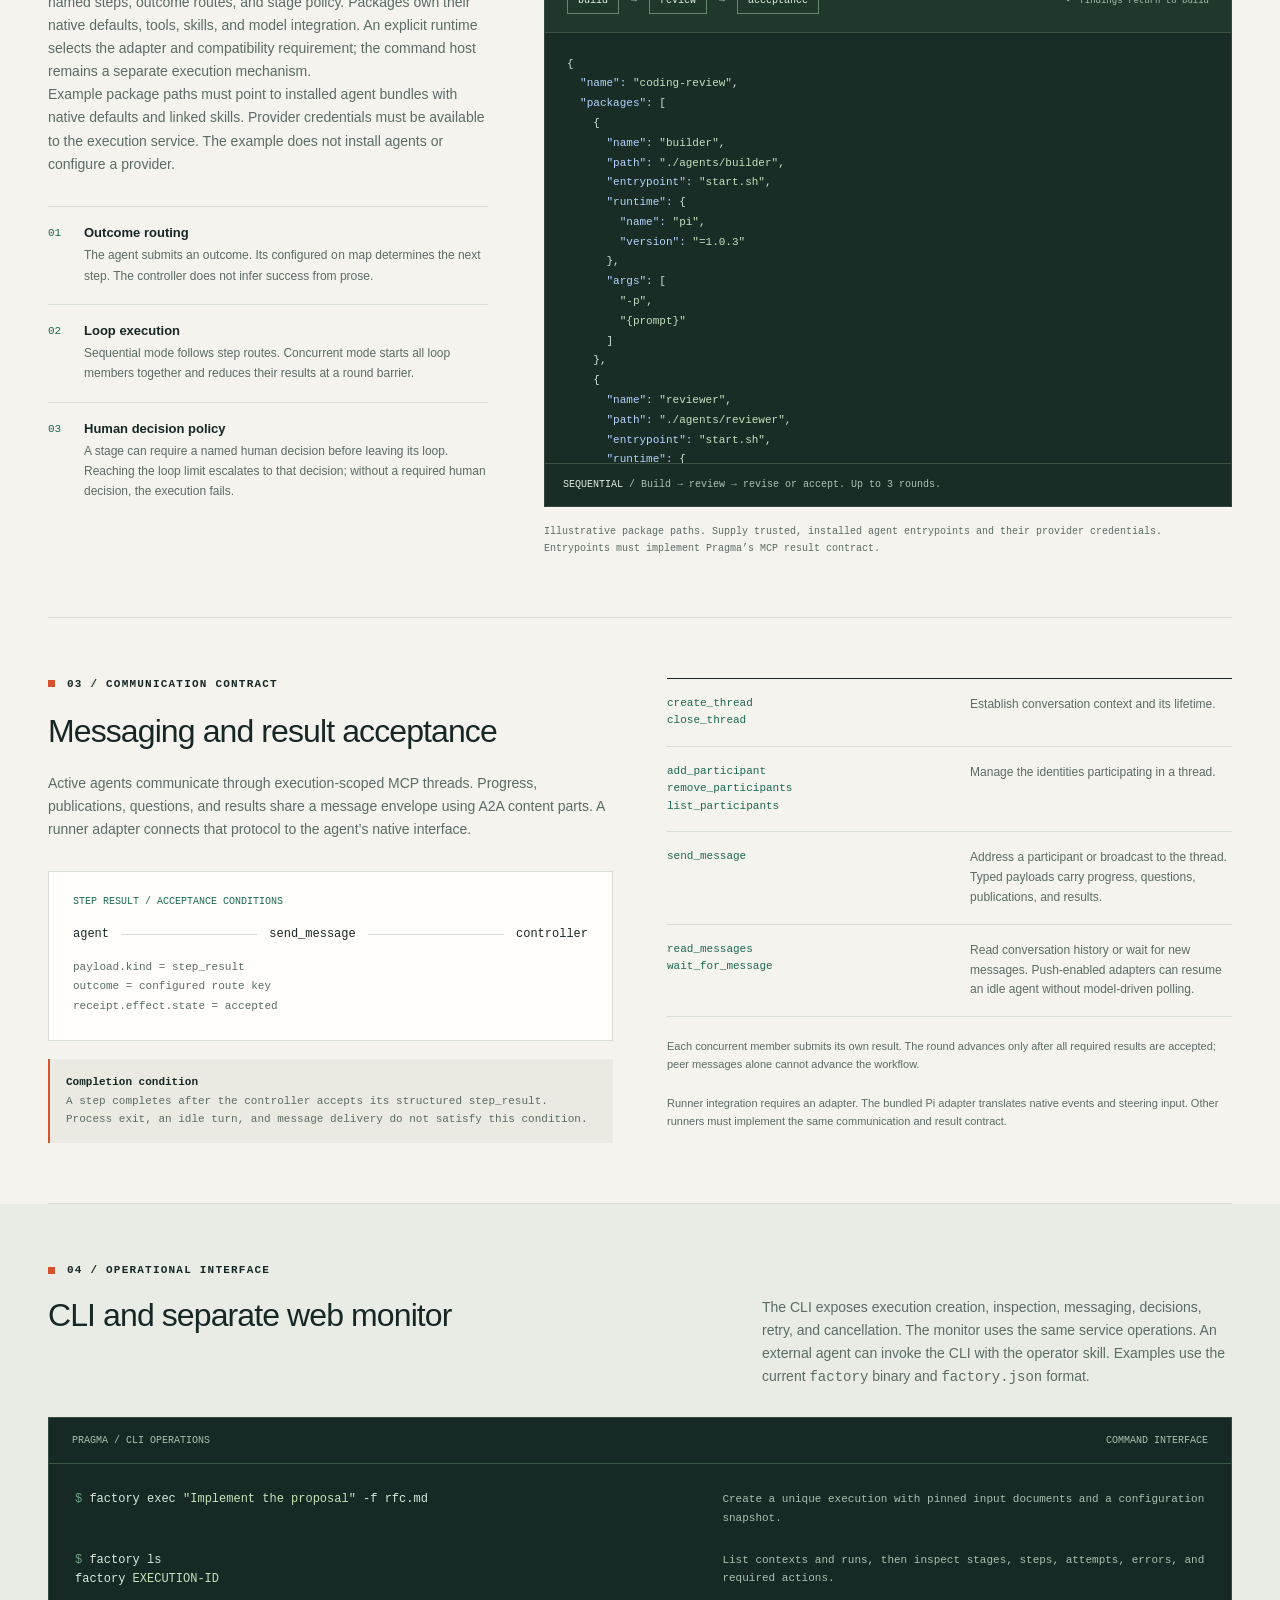
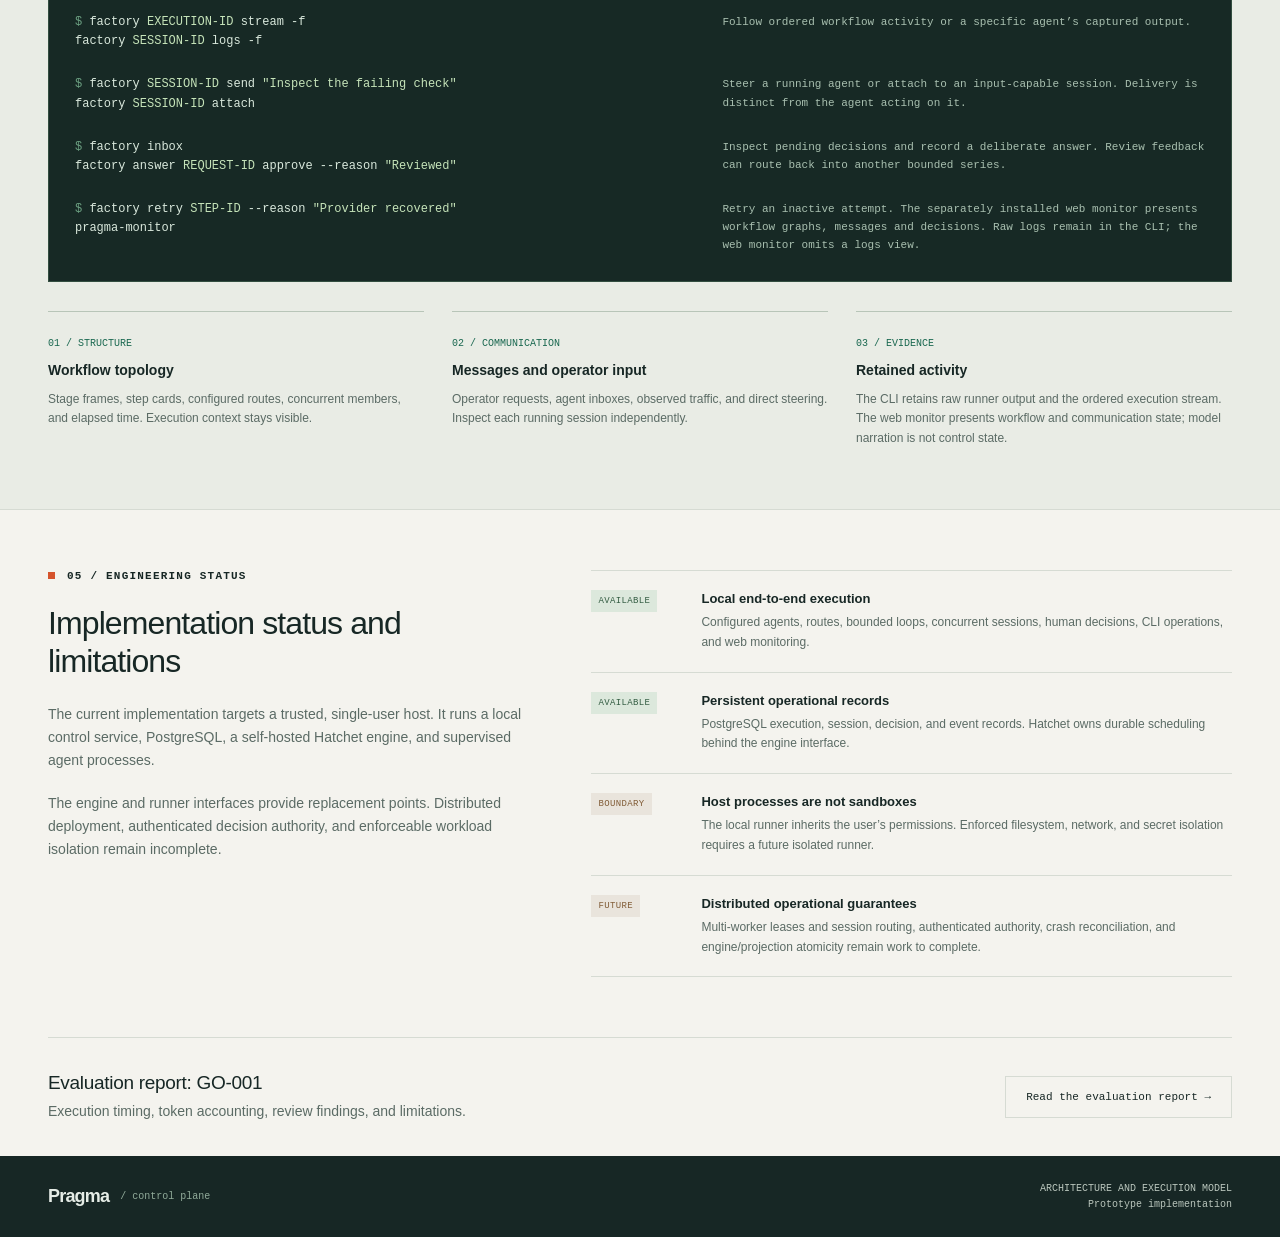
==== commit 2d2301dd: "docs(runtime): CTRL-005 describe native package overrides" ====
--- a/docs/index.html
+++ b/docs/index.html
@@ -314,7 +314,7 @@
 <div class="wrap"><section id="architecture"><div class="eyebrow">01 / System architecture</div><div class="section-heading"><h2>Component responsibilities and interfaces</h2><p>The control plane depends on execution.Engine. The scheduling adapter depends on execution.Runner for package invocation. The application composition root connects these implementations; controller and runner packages do not import Hatchet.</p></div>
 <div class="layers"><article class="layer"><div class="layer-head"><span>CONTROL PLANE</span><span>01</span></div><h3>Control plane</h3><p>Resolve the project configuration. Accept commands. Record attempts, pending decisions, results, and observable execution state.</p><ul><li>CLI + web monitor</li><li>Execution-scoped identity</li><li>PostgreSQL records</li></ul></article><article class="layer"><div class="layer-head"><span>WORKFLOW ENGINE</span><span>02</span></div><h3>Workflow engine adapter</h3><p>Progress through configured routes, persist waits, bound loop rounds, and coordinate concurrent members behind an engine interface.</p><ul><li>Hatchet adapter today</li><li>Sequential / concurrent loops</li><li>Human decision boundaries</li></ul></article><article class="layer"><div class="layer-head"><span>AGENT RUNTIME</span><span>03</span></div><h3>Package runner</h3><p>Select a native adapter, validate capabilities, prepare private launch settings, and supervise the package entrypoint. Accept completion through the scoped MCP service.</p><ul><li>Package-runner interface</li><li>Supervised host sessions</li><li>Explicit native runtime identity</li></ul></article></div><div class="interface"><span>DEPENDENCY BOUNDARIES</span><code>execution.Engine</code><span>control plane ↔ scheduler</span><code>execution.Runner</code><span>scheduler ↔ package invocation</span><code>adapters.Adapter</code><span>invocation ↔ native preparation</span></div>
 <figure class="runtime-diagram"><a href="runtime-adapters.svg" aria-label="Open runtime preparation diagram"><img src="runtime-adapters.svg" alt="Native runtime preparation, supervised command launch, role entrypoint, native session bridge, and scoped MCP completion" width="1440" height="1190" loading="lazy"></a><figcaption>Native runtime ownership. Open the diagram for full resolution. The scheduler does not interpret native agent configuration.</figcaption></figure>
-<div class="runtime-note"><h3>Current native support</h3><p>Pi 1.0.3 is the supported interactive integration. A non-Pi Go fixture verifies managed preparation, scoped MCP completion, peer messages, failure and cancellation without a provider. Opaque command packages advertise no agent capabilities. Concurrent collaboration requires peer delivery and idle-session support.</p><p>Factory-level Pi provider/model overrides remain unimplemented. Native defaults stay in agent bundles. Lifecycle reports are controller-only and filtered from native model input; a profile or capability declaration is not sandboxing.</p></div>
+<div class="runtime-note"><h3>Current native support</h3><p>Pi 1.0.3 is the supported interactive integration. A non-Pi Go fixture verifies managed preparation, scoped MCP completion, peer messages, failure and cancellation without a provider. Opaque command packages advertise no agent capabilities. Concurrent collaboration requires peer delivery and idle-session support.</p><p>Per-package Pi provider/model/endpoint/credential overrides resolve into private native profiles. Offline preflight checks native configuration; the launched session is verified before assignment. Native defaults stay in agent bundles. Lifecycle reports are controller-only and filtered from native model input; a profile or capability declaration is not sandboxing.</p></div>
 </section></div>
 <div class="wrap"><section id="configuration" class="config-layout"><div class="config-copy"><div class="eyebrow">02 / Workflow definition</div><h2>Workflow configuration</h2><p>A project’s <code>factory.json</code> references agent packages and declares named steps, outcome routes, and stage policy. Packages own their native defaults, tools, skills, and model integration. An explicit runtime selects the adapter and compatibility requirement; the command host remains a separate execution mechanism.</p><p>Example package paths must point to installed agent bundles with native defaults and linked skills. Provider credentials must be available to the execution service. The example does not install agents or configure a provider.</p><div class="rule-list"><div class="rule"><span>01</span><div><h3>Outcome routing</h3><p>The agent submits an outcome. Its configured <code>on</code> map determines the next step. The controller does not infer success from prose.</p></div></div><div class="rule"><span>02</span><div><h3>Loop execution</h3><p>Sequential mode follows step routes. Concurrent mode starts all loop members together and reduces their results at a round barrier.</p></div></div><div class="rule"><span>03</span><div><h3>Human decision policy</h3><p>A stage can require a named human decision before leaving its loop. Reaching the loop limit escalates to that decision; without a required human decision, the execution fails.</p></div></div></div></div>
 <div><div class="code-shell"><div class="codebar"><span>factory.json / complete example</span><button class="copy" id="copy-config" type="button">Copy</button></div><div class="tabs" role="tablist" aria-label="Loop execution mode"><button role="tab" id="tab-sequential" aria-selected="true" aria-controls="configuration-code" data-mode="sequential">Sequential</button><button role="tab" id="tab-concurrent" aria-selected="false" aria-controls="configuration-code" data-mode="concurrent" tabindex="-1">Concurrent</button></div><div class="loop-preview" id="loop-preview" aria-label="Selected loop topology"><span>build</span> → <span>review</span> → <span>acceptance</span><small>↶ findings return to build</small></div><div class="code-scroll" tabindex="0" aria-label="Scrollable factory configuration"><pre id="configuration-code" role="tabpanel" aria-labelledby="tab-sequential"><code id="config-code">{
@@ -412,7 +412,7 @@
  definition:{number:'01',title:'Workflow definition',description:'A complete project-local factory.json declares agent package entrypoints, named steps, explicit outcome routes, bounded stage loops, and human decisions.',tags:['JSON','Versionable','Project-local'],note:'One definition. Many executions.\nNo dependency on a particular model.'},
  control:{number:'02',title:'Control plane',description:'Accepts operator commands, validates results, and records execution state. PostgreSQL exposes a queryable view of steps, sessions, decisions, and activity.',tags:['Go','PostgreSQL','Unix socket'],note:'One local service.\nMany execution contexts.'},
  engine:{number:'03A',title:'Workflow engine',description:'The Hatchet adapter handles durable routes, waits, and round coordination through execution.Engine. Scheduling stays behind a Go interface rather than leaking into the CLI.',tags:['Engine interface','Durable waits','Self-hosted'],note:'Current implementation: Hatchet.\nNo Hatchet Cloud requirement.'},
- runner:{number:'03B',title:'Package invocation and native adapters',description:'execution.Runner supervises one package invocation. adapters.Adapter validates native compatibility and prepares private launch settings. The native bridge translates session input and scoped MCP delivery.',tags:['Native identity','Capability checks','Supervised command'],note:'Pi 1.0.3 supported; overrides pending.\nHost processes are not sandboxed.'}
+ runner:{number:'03B',title:'Package invocation and native adapters',description:'execution.Runner supervises one package invocation. adapters.Adapter validates native compatibility and prepares private launch settings. The native bridge translates session input and scoped MCP delivery.',tags:['Native identity','Capability checks','Supervised command'],note:'Pi 1.0.3 supported; per-package overrides.\nHost processes are not sandboxed.'}
 };
 document.querySelectorAll('[data-component]').forEach(button=>button.addEventListener('click',()=>{
  document.querySelectorAll('[data-component]').forEach(node=>node.setAttribute('aria-pressed',String(node===button)));
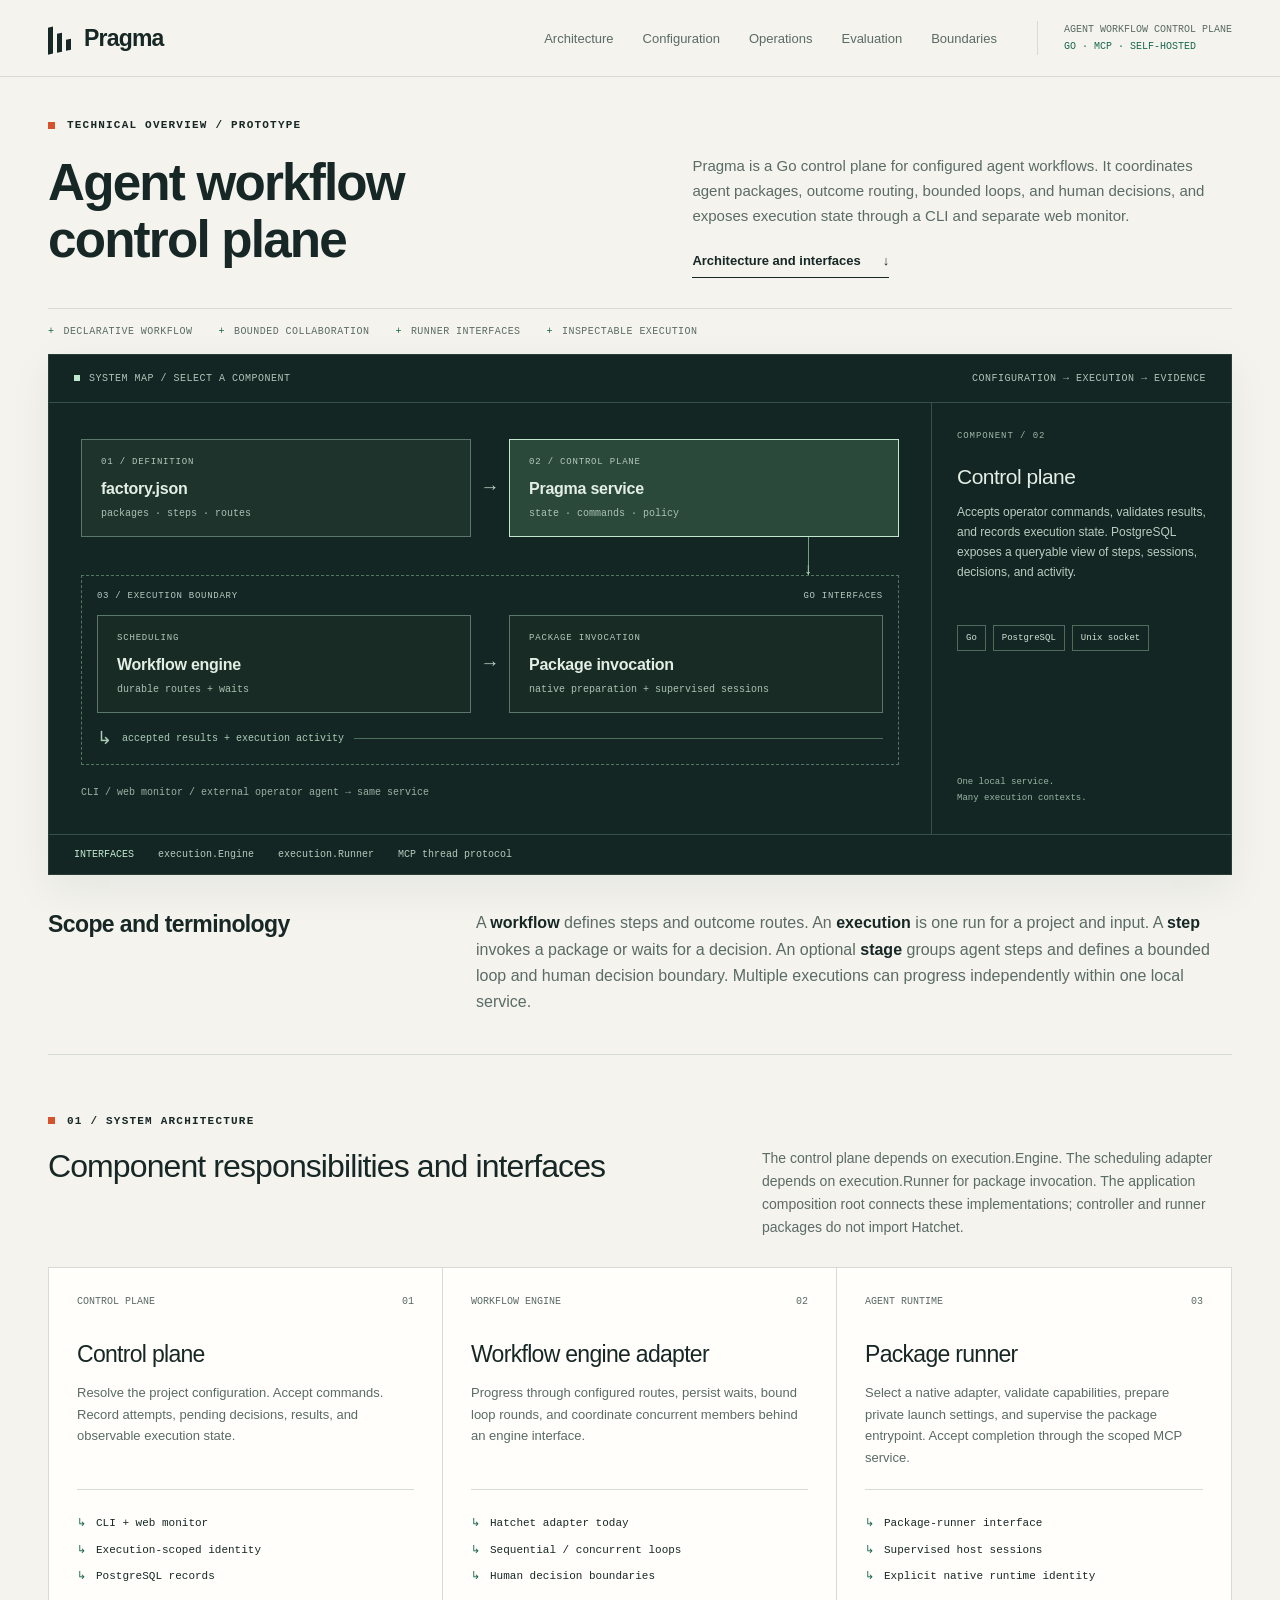
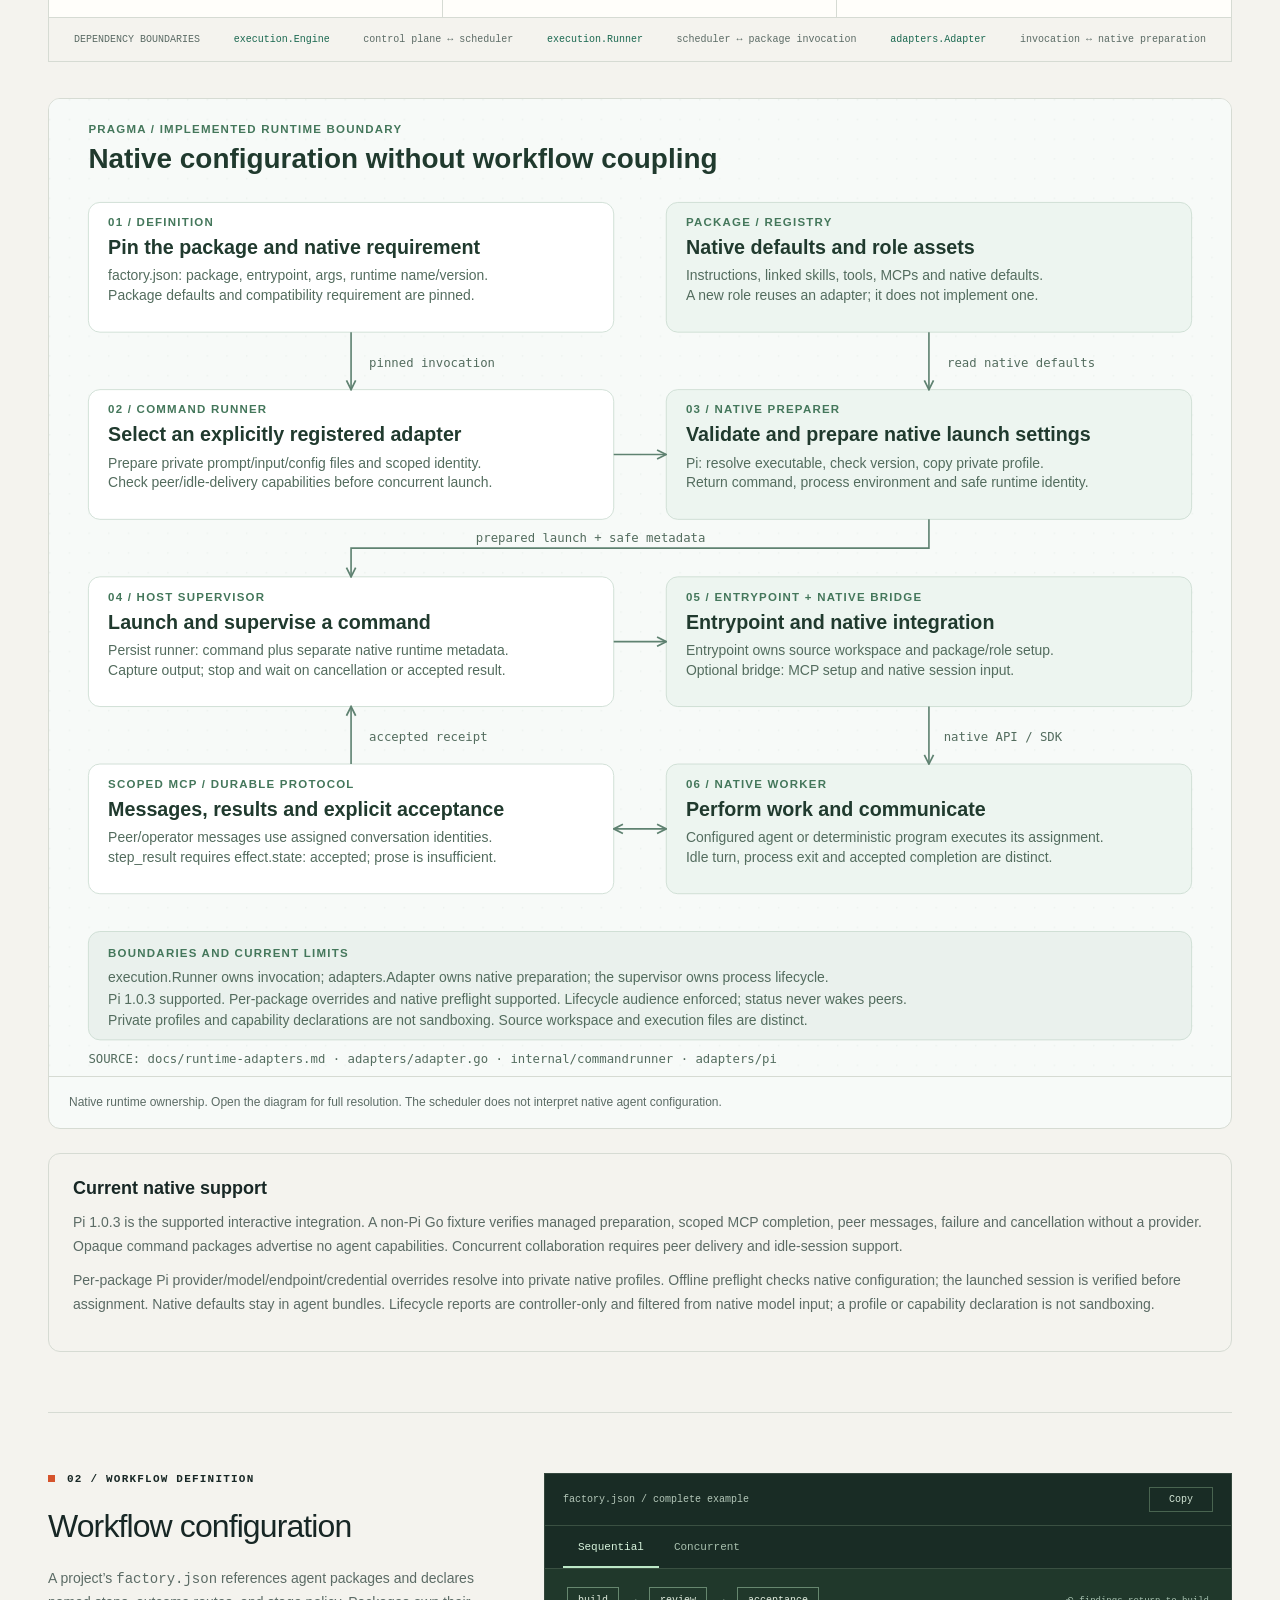
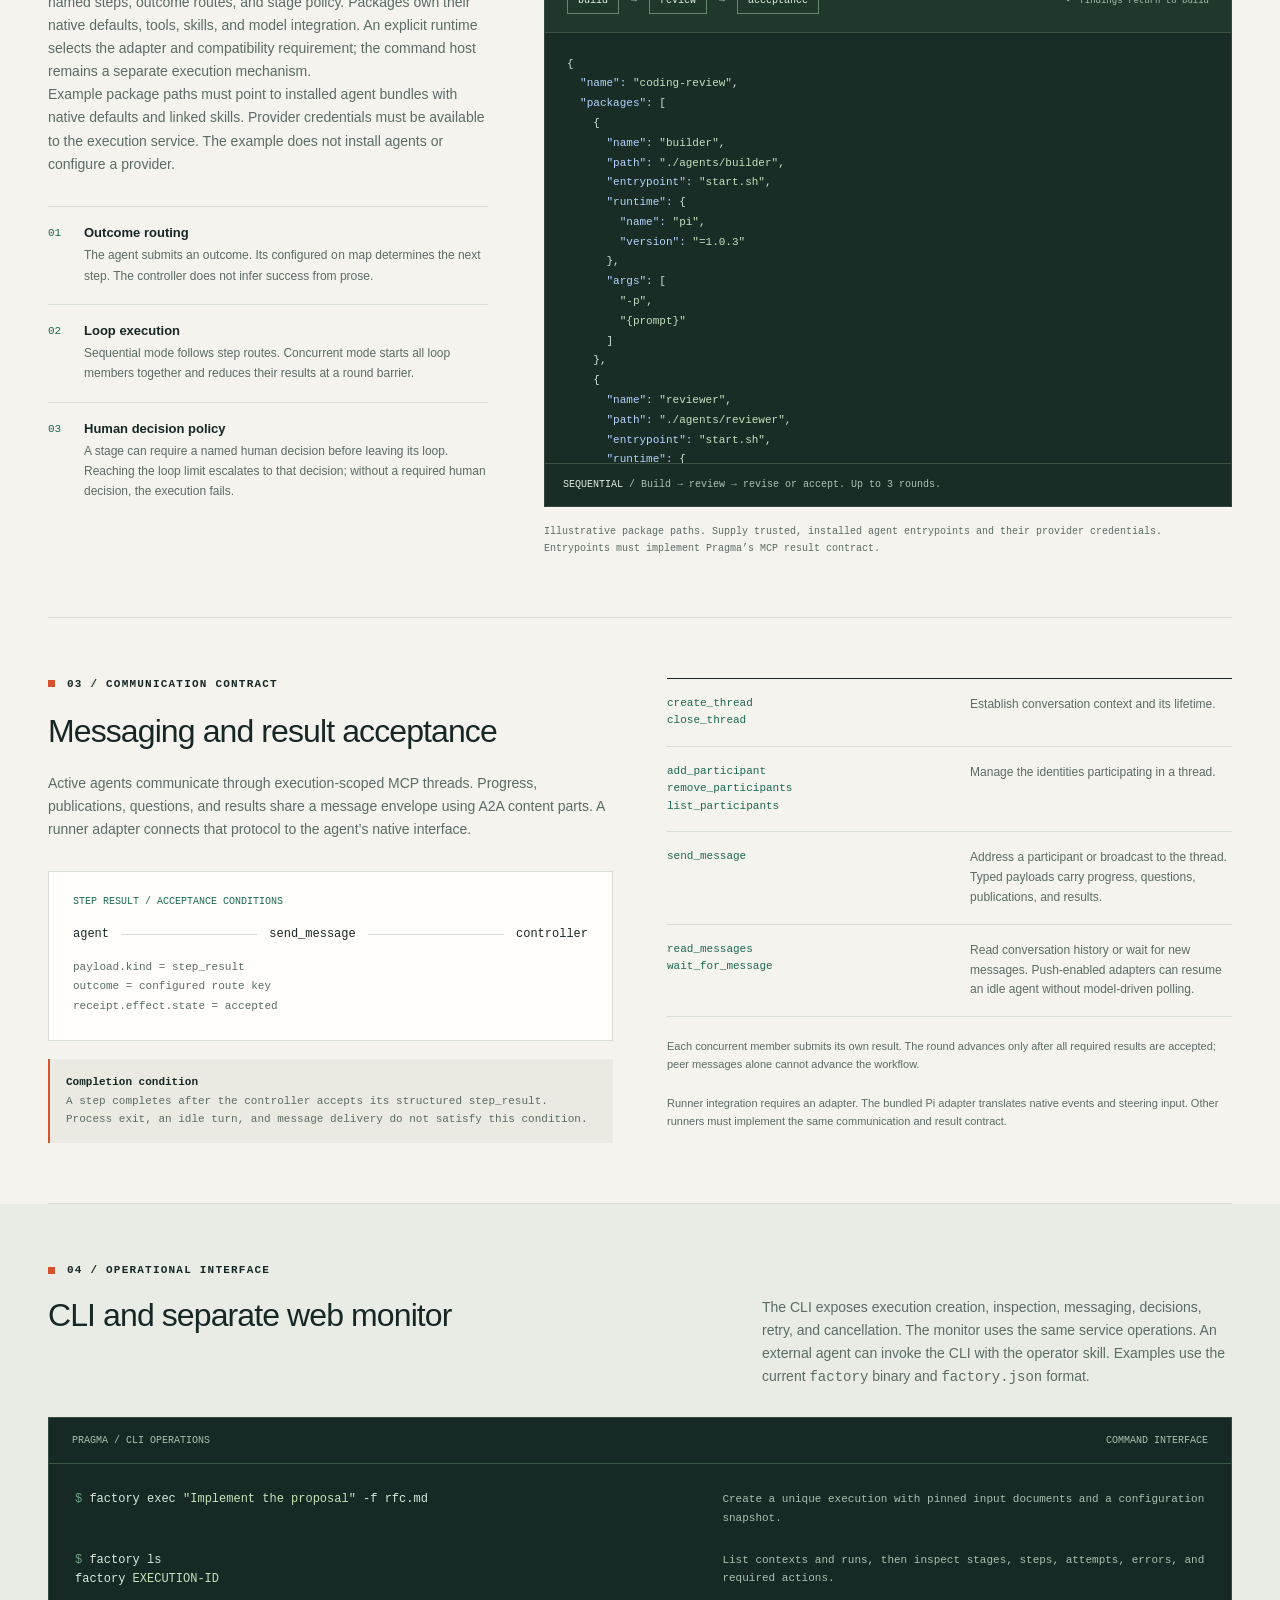
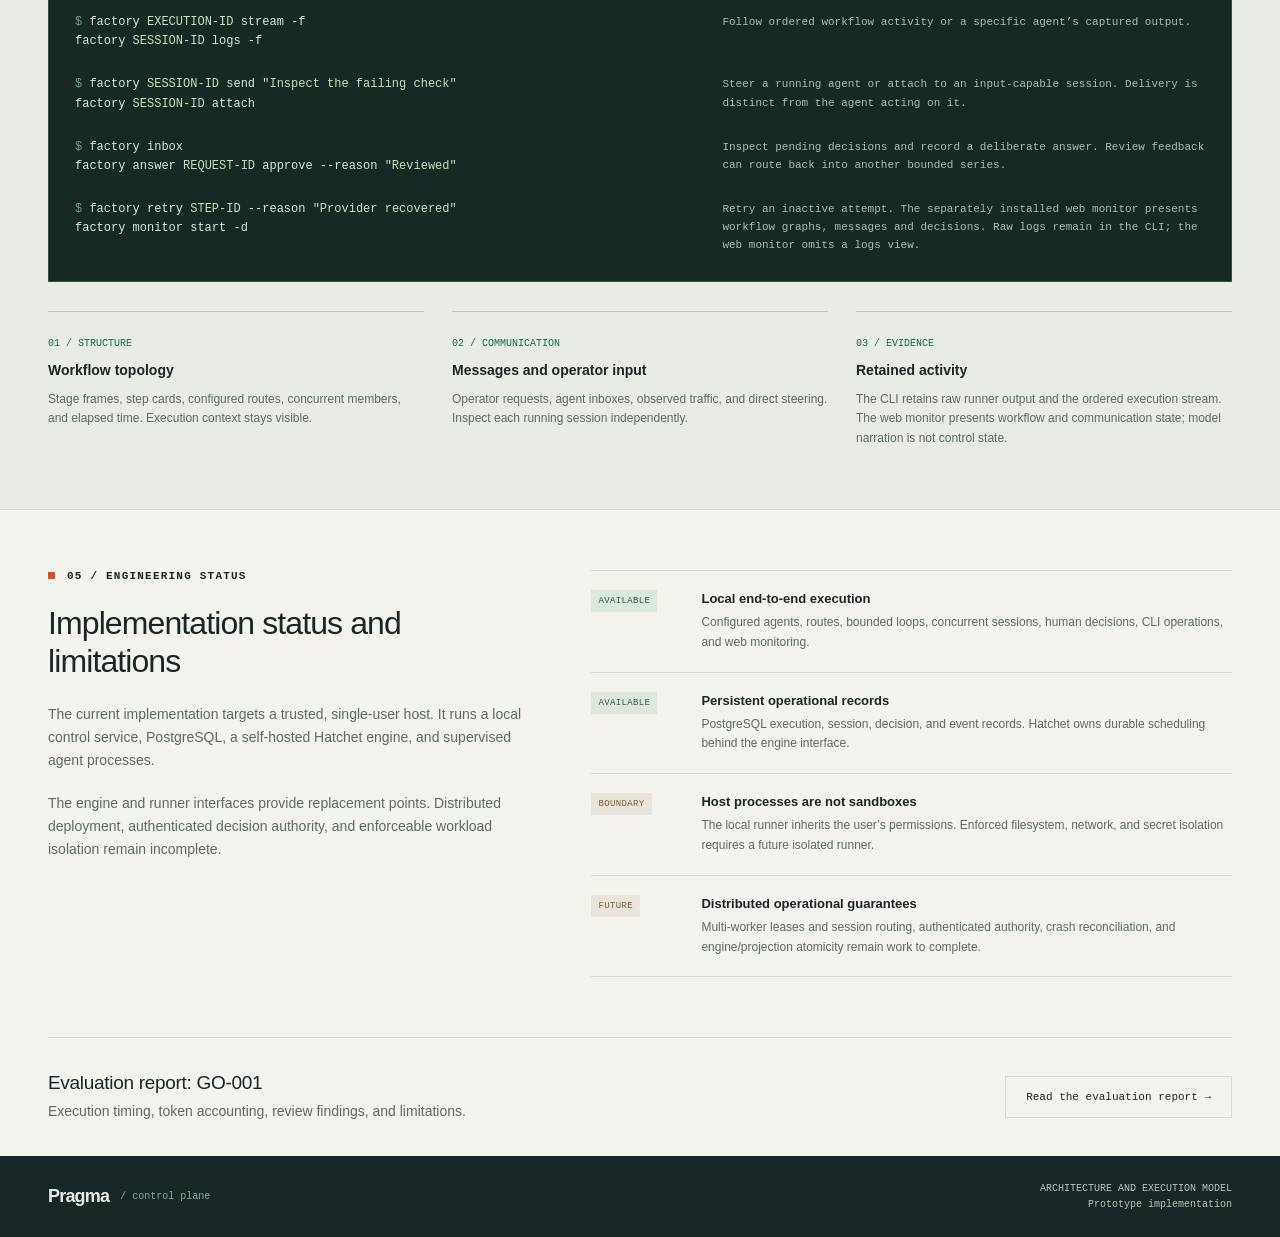
==== commit b8dc0347: "docs: use explicit monitor start in the operations example" ====
--- a/docs/index.html
+++ b/docs/index.html
@@ -403,7 +403,7 @@
 </section></div>
 <div class="wrap"><section id="communication" class="protocol"><div><div class="eyebrow">03 / Communication contract</div><h2>Messaging and result acceptance</h2><p>Active agents communicate through execution-scoped MCP threads. Progress, publications, questions, and results share a message envelope using A2A content parts. A runner adapter connects that protocol to the agent’s native interface.</p><div class="handoff"><div class="handoff-head">STEP RESULT / ACCEPTANCE CONDITIONS</div><div class="handoff-line"><span>agent</span><i aria-hidden="true"></i><span>send_message</span><i aria-hidden="true"></i><span>controller</span></div><p>payload.kind = step_result<br>outcome = configured route key<br>receipt.effect.state = accepted</p></div><div class="signal"><strong>Completion condition</strong><br>A step completes after the controller accepts its structured step_result. Process exit, an idle turn, and message delivery do not satisfy this condition.</div></div><div><div class="tool-table"><div class="tool-row"><code>create_thread<br>close_thread</code><p>Establish conversation context and its lifetime.</p></div><div class="tool-row"><code>add_participant<br>remove_participants<br>list_participants</code><p>Manage the identities participating in a thread.</p></div><div class="tool-row"><code>send_message</code><p>Address a participant or broadcast to the thread. Typed payloads carry progress, questions, publications, and results.</p></div><div class="tool-row"><code>read_messages<br>wait_for_message</code><p>Read conversation history or wait for new messages. Push-enabled adapters can resume an idle agent without model-driven polling.</p></div></div><p class="protocol-note">Each concurrent member submits its own result. The round advances only after all required results are accepted; peer messages alone cannot advance the workflow.</p><p class="protocol-note">Runner integration requires an adapter. The bundled Pi adapter translates native events and steering input. Other runners must implement the same communication and result contract.</p></div>
 </section></div>
-<section id="operations" class="operations"><div class="wrap"><div class="eyebrow">04 / Operational interface</div><div class="section-heading ops-head"><h2>CLI and separate web monitor</h2><p>The CLI exposes execution creation, inspection, messaging, decisions, retry, and cancellation. The monitor uses the same service operations. An external agent can invoke the CLI with the operator skill. Examples use the current <code>factory</code> binary and <code>factory.json</code> format.</p></div><div class="terminal"><div class="terminal-head"><span>PRAGMA / CLI OPERATIONS</span><span>COMMAND INTERFACE</span></div><div class="terminal-lines"><div class="command-row"><code>factory exec <b>"Implement the proposal"</b> -f rfc.md</code><p>Create a unique execution with pinned input documents and a configuration snapshot.</p></div><div class="command-row"><code>factory ls<br>factory <b>EXECUTION-ID</b></code><p>List contexts and runs, then inspect stages, steps, attempts, errors, and required actions.</p></div><div class="command-row"><code>factory <b>EXECUTION-ID</b> stream -f<br>factory <b>SESSION-ID</b> logs -f</code><p>Follow ordered workflow activity or a specific agent’s captured output.</p></div><div class="command-row"><code>factory <b>SESSION-ID</b> send <b>"Inspect the failing check"</b><br>factory <b>SESSION-ID</b> attach</code><p>Steer a running agent or attach to an input-capable session. Delivery is distinct from the agent acting on it.</p></div><div class="command-row"><code>factory inbox<br>factory answer <b>REQUEST-ID</b> approve --reason <b>"Reviewed"</b></code><p>Inspect pending decisions and record a deliberate answer. Review feedback can route back into another bounded series.</p></div><div class="command-row"><code>factory retry <b>STEP-ID</b> --reason <b>"Provider recovered"</b><br>pragma-monitor</code><p>Retry an inactive attempt. The separately installed web monitor presents workflow graphs, messages and decisions. Raw logs remain in the CLI; the web monitor omits a logs view.</p></div></div></div><div class="observability"><article class="observe"><span class="mono">01 / STRUCTURE</span><h3>Workflow topology</h3><p>Stage frames, step cards, configured routes, concurrent members, and elapsed time. Execution context stays visible.</p></article><article class="observe"><span class="mono">02 / COMMUNICATION</span><h3>Messages and operator input</h3><p>Operator requests, agent inboxes, observed traffic, and direct steering. Inspect each running session independently.</p></article><article class="observe"><span class="mono">03 / EVIDENCE</span><h3>Retained activity</h3><p>The CLI retains raw runner output and the ordered execution stream. The web monitor presents workflow and communication state; model narration is not control state.</p></article></div></div></section>
+<section id="operations" class="operations"><div class="wrap"><div class="eyebrow">04 / Operational interface</div><div class="section-heading ops-head"><h2>CLI and separate web monitor</h2><p>The CLI exposes execution creation, inspection, messaging, decisions, retry, and cancellation. The monitor uses the same service operations. An external agent can invoke the CLI with the operator skill. Examples use the current <code>factory</code> binary and <code>factory.json</code> format.</p></div><div class="terminal"><div class="terminal-head"><span>PRAGMA / CLI OPERATIONS</span><span>COMMAND INTERFACE</span></div><div class="terminal-lines"><div class="command-row"><code>factory exec <b>"Implement the proposal"</b> -f rfc.md</code><p>Create a unique execution with pinned input documents and a configuration snapshot.</p></div><div class="command-row"><code>factory ls<br>factory <b>EXECUTION-ID</b></code><p>List contexts and runs, then inspect stages, steps, attempts, errors, and required actions.</p></div><div class="command-row"><code>factory <b>EXECUTION-ID</b> stream -f<br>factory <b>SESSION-ID</b> logs -f</code><p>Follow ordered workflow activity or a specific agent’s captured output.</p></div><div class="command-row"><code>factory <b>SESSION-ID</b> send <b>"Inspect the failing check"</b><br>factory <b>SESSION-ID</b> attach</code><p>Steer a running agent or attach to an input-capable session. Delivery is distinct from the agent acting on it.</p></div><div class="command-row"><code>factory inbox<br>factory answer <b>REQUEST-ID</b> approve --reason <b>"Reviewed"</b></code><p>Inspect pending decisions and record a deliberate answer. Review feedback can route back into another bounded series.</p></div><div class="command-row"><code>factory retry <b>STEP-ID</b> --reason <b>"Provider recovered"</b><br>factory monitor start -d</code><p>Retry an inactive attempt. The separately installed web monitor presents workflow graphs, messages and decisions. Raw logs remain in the CLI; the web monitor omits a logs view.</p></div></div></div><div class="observability"><article class="observe"><span class="mono">01 / STRUCTURE</span><h3>Workflow topology</h3><p>Stage frames, step cards, configured routes, concurrent members, and elapsed time. Execution context stays visible.</p></article><article class="observe"><span class="mono">02 / COMMUNICATION</span><h3>Messages and operator input</h3><p>Operator requests, agent inboxes, observed traffic, and direct steering. Inspect each running session independently.</p></article><article class="observe"><span class="mono">03 / EVIDENCE</span><h3>Retained activity</h3><p>The CLI retains raw runner output and the ordered execution stream. The web monitor presents workflow and communication state; model narration is not control state.</p></article></div></div></section>
 <div class="wrap"><section id="boundaries" class="boundaries"><div><div class="eyebrow">05 / Engineering status</div><h2>Implementation status and limitations</h2><p>The current implementation targets a trusted, single-user host. It runs a local control service, PostgreSQL, a self-hosted Hatchet engine, and supervised agent processes.</p><p style="margin-top:20px">The engine and runner interfaces provide replacement points. Distributed deployment, authenticated decision authority, and enforceable workload isolation remain incomplete.</p></div><div><div class="status-row"><span class="status-tag">AVAILABLE</span><div><h3>Local end-to-end execution</h3><p>Configured agents, routes, bounded loops, concurrent sessions, human decisions, CLI operations, and web monitoring.</p></div></div><div class="status-row"><span class="status-tag">AVAILABLE</span><div><h3>Persistent operational records</h3><p>PostgreSQL execution, session, decision, and event records. Hatchet owns durable scheduling behind the engine interface.</p></div></div><div class="status-row"><span class="status-tag future">BOUNDARY</span><div><h3>Host processes are not sandboxes</h3><p>The local runner inherits the user’s permissions. Enforced filesystem, network, and secret isolation requires a future isolated runner.</p></div></div><div class="status-row"><span class="status-tag future">FUTURE</span><div><h3>Distributed operational guarantees</h3><p>Multi-worker leases and session routing, authenticated authority, crash reconciliation, and engine/projection atomicity remain work to complete.</p></div></div></div></section><div class="closing"><p>Evaluation report: GO-001<br><span style="font-size:14px;color:var(--muted);letter-spacing:0">Execution timing, token accounting, review findings, and limitations.</span></p><a href="evaluation.html">Read the evaluation report →</a></div></div>
 </main>
 <footer><div class="wrap footer-inner"><a class="brand" href="#">Pragma<span style="color:#91ab9a;font:10px var(--mono);letter-spacing:0">/ control plane</span></a><p>ARCHITECTURE AND EXECUTION MODEL<br>Prototype implementation</p></div></footer>
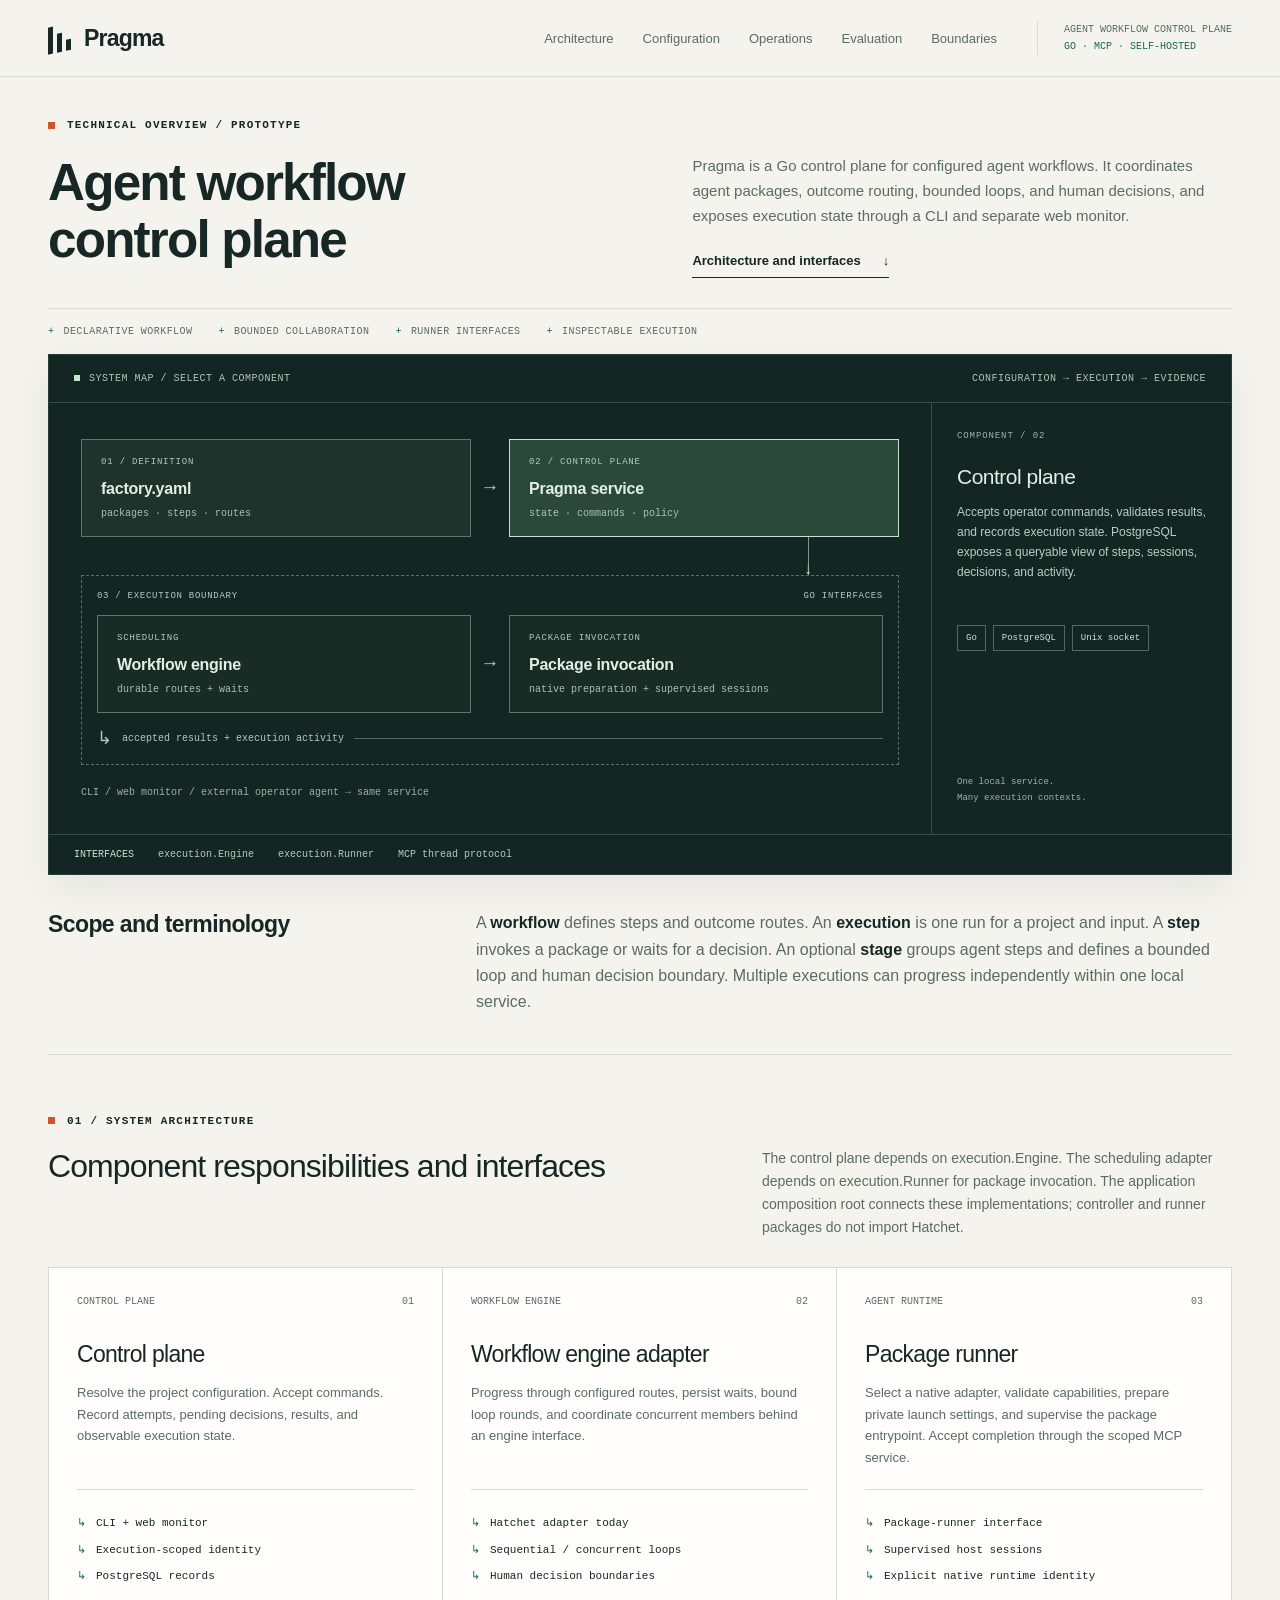
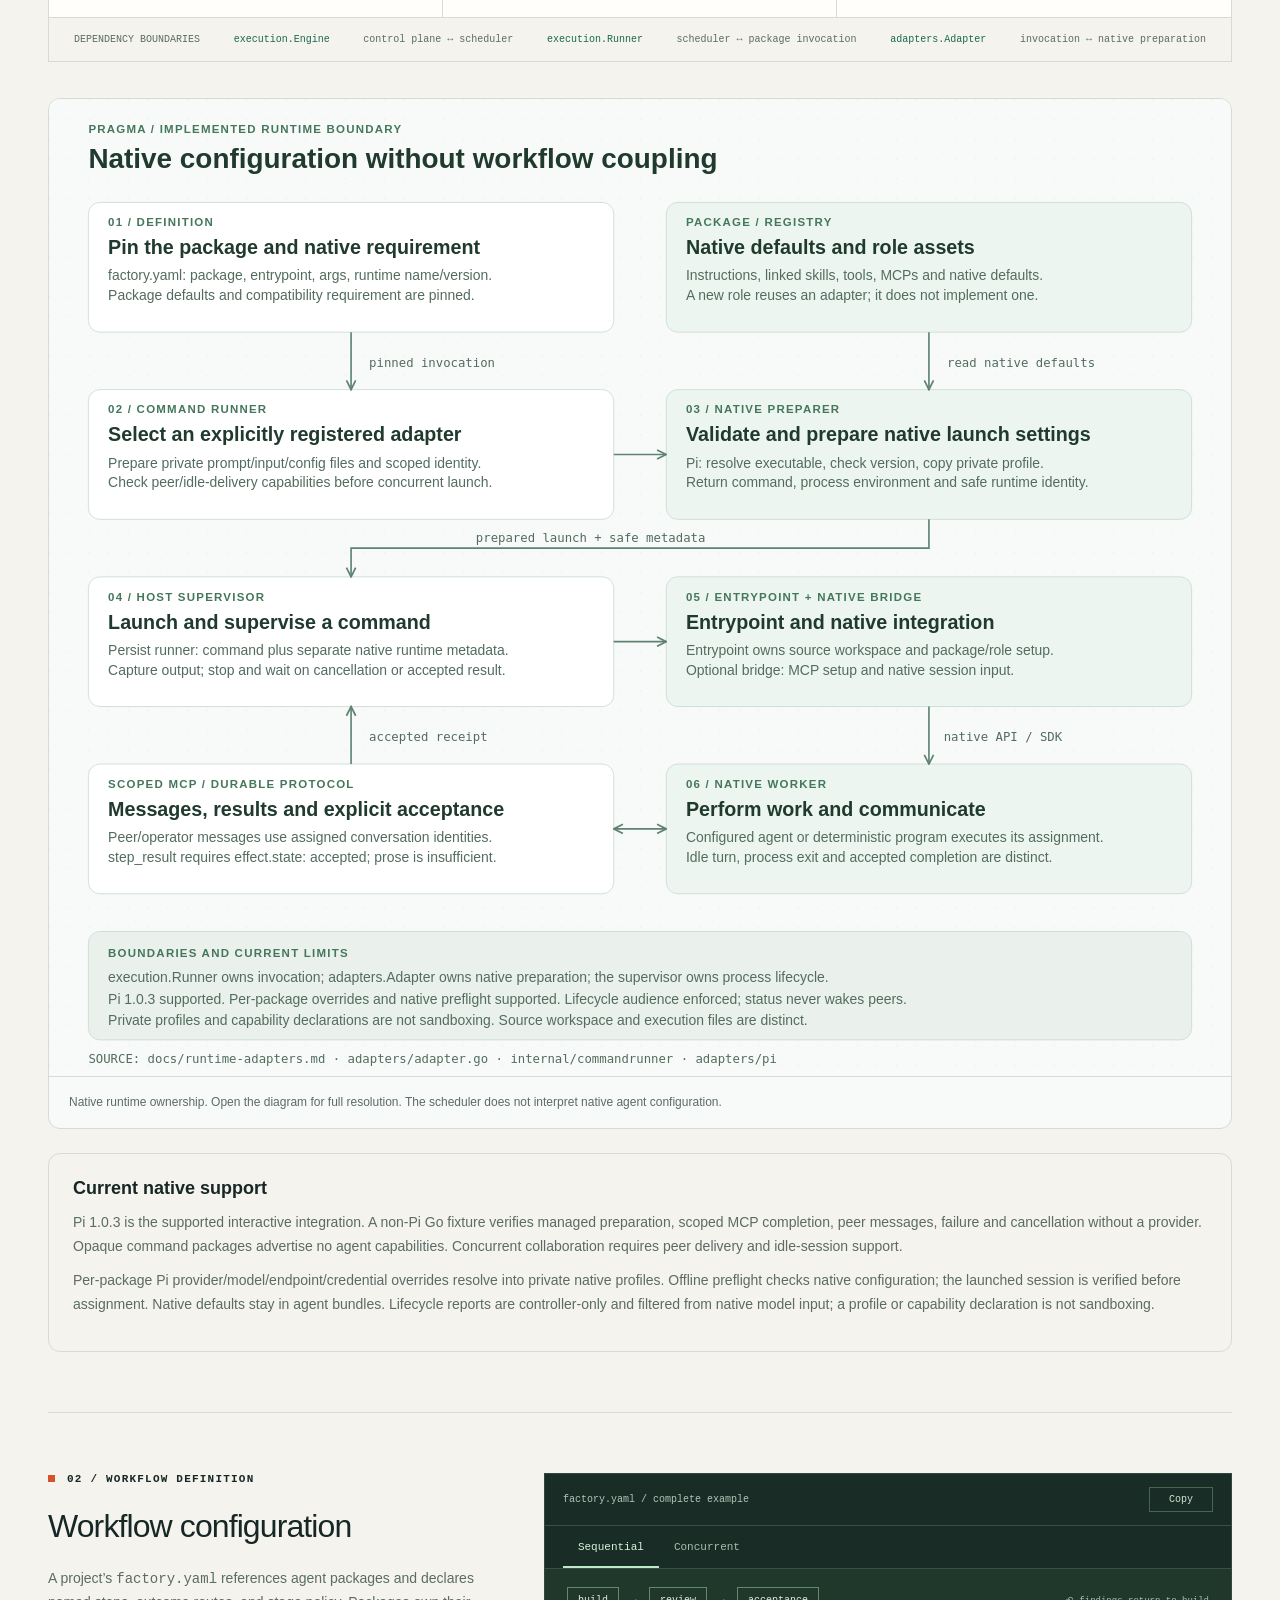
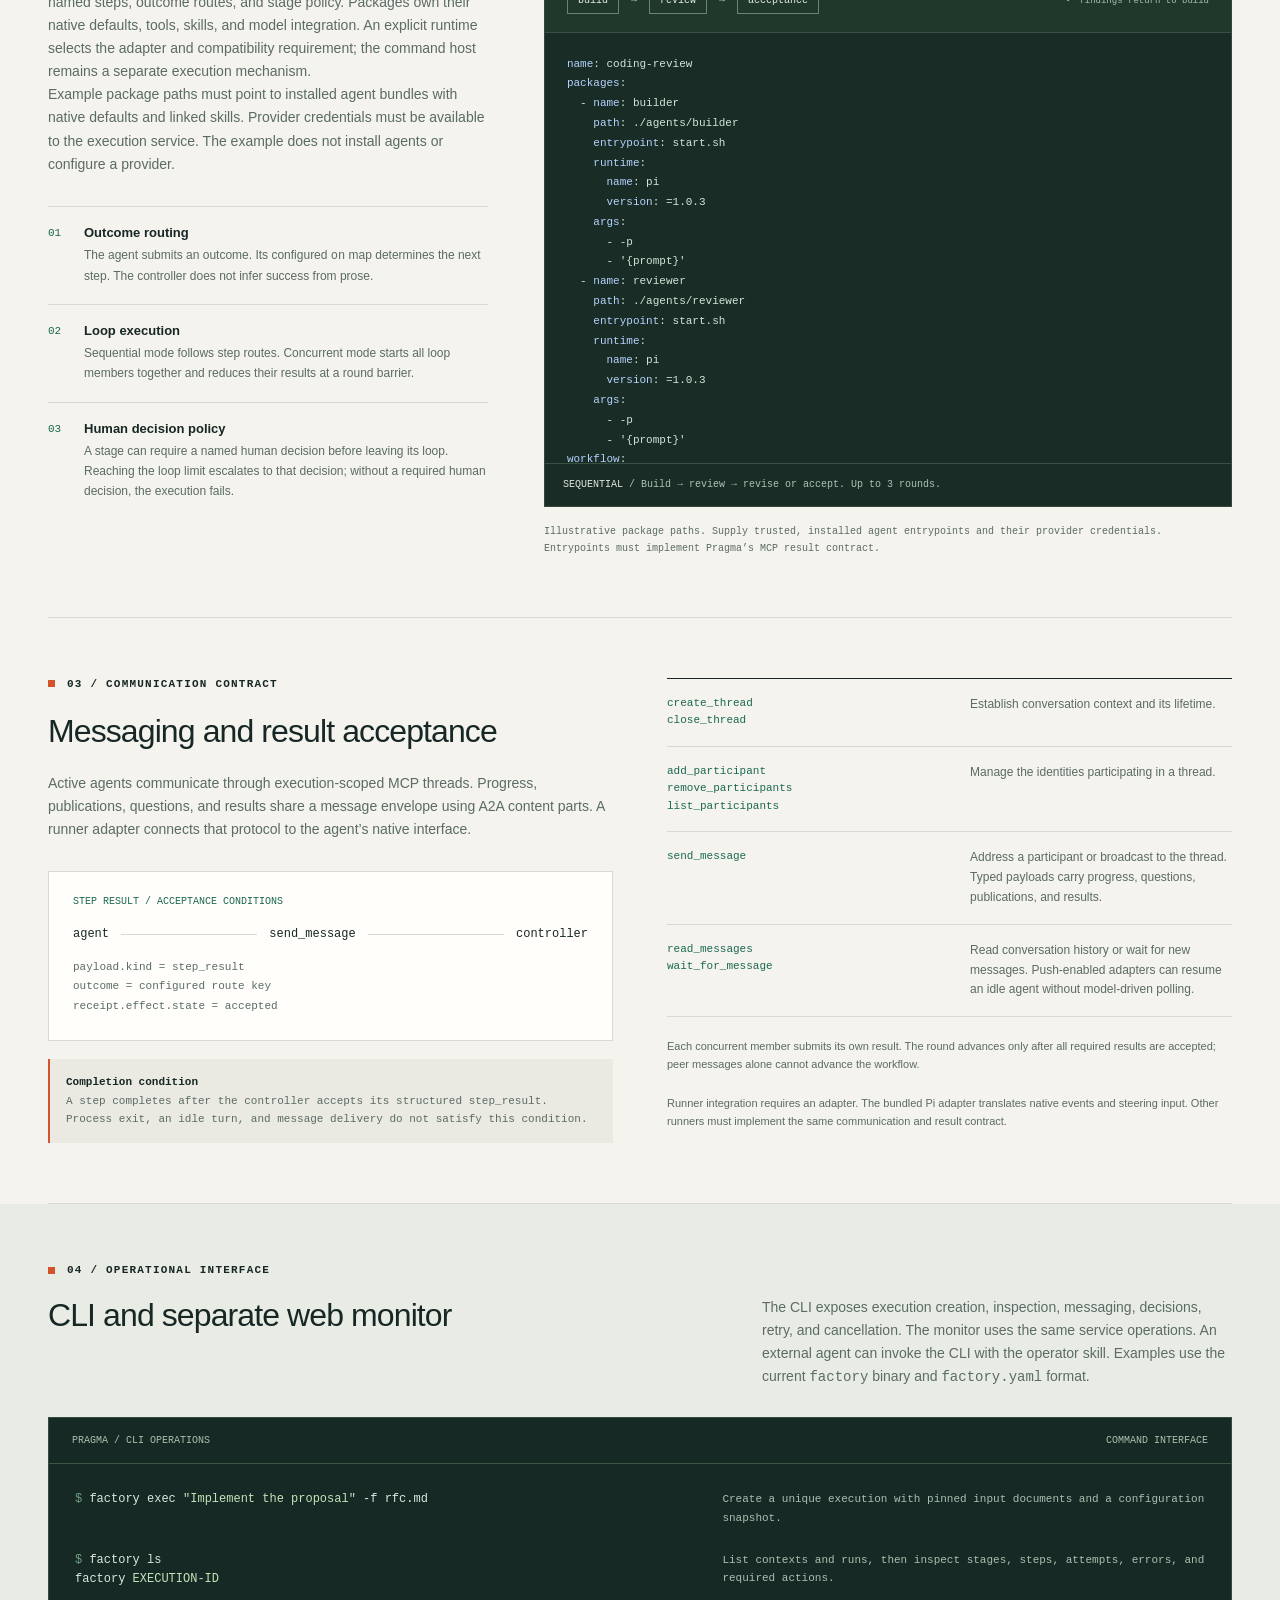
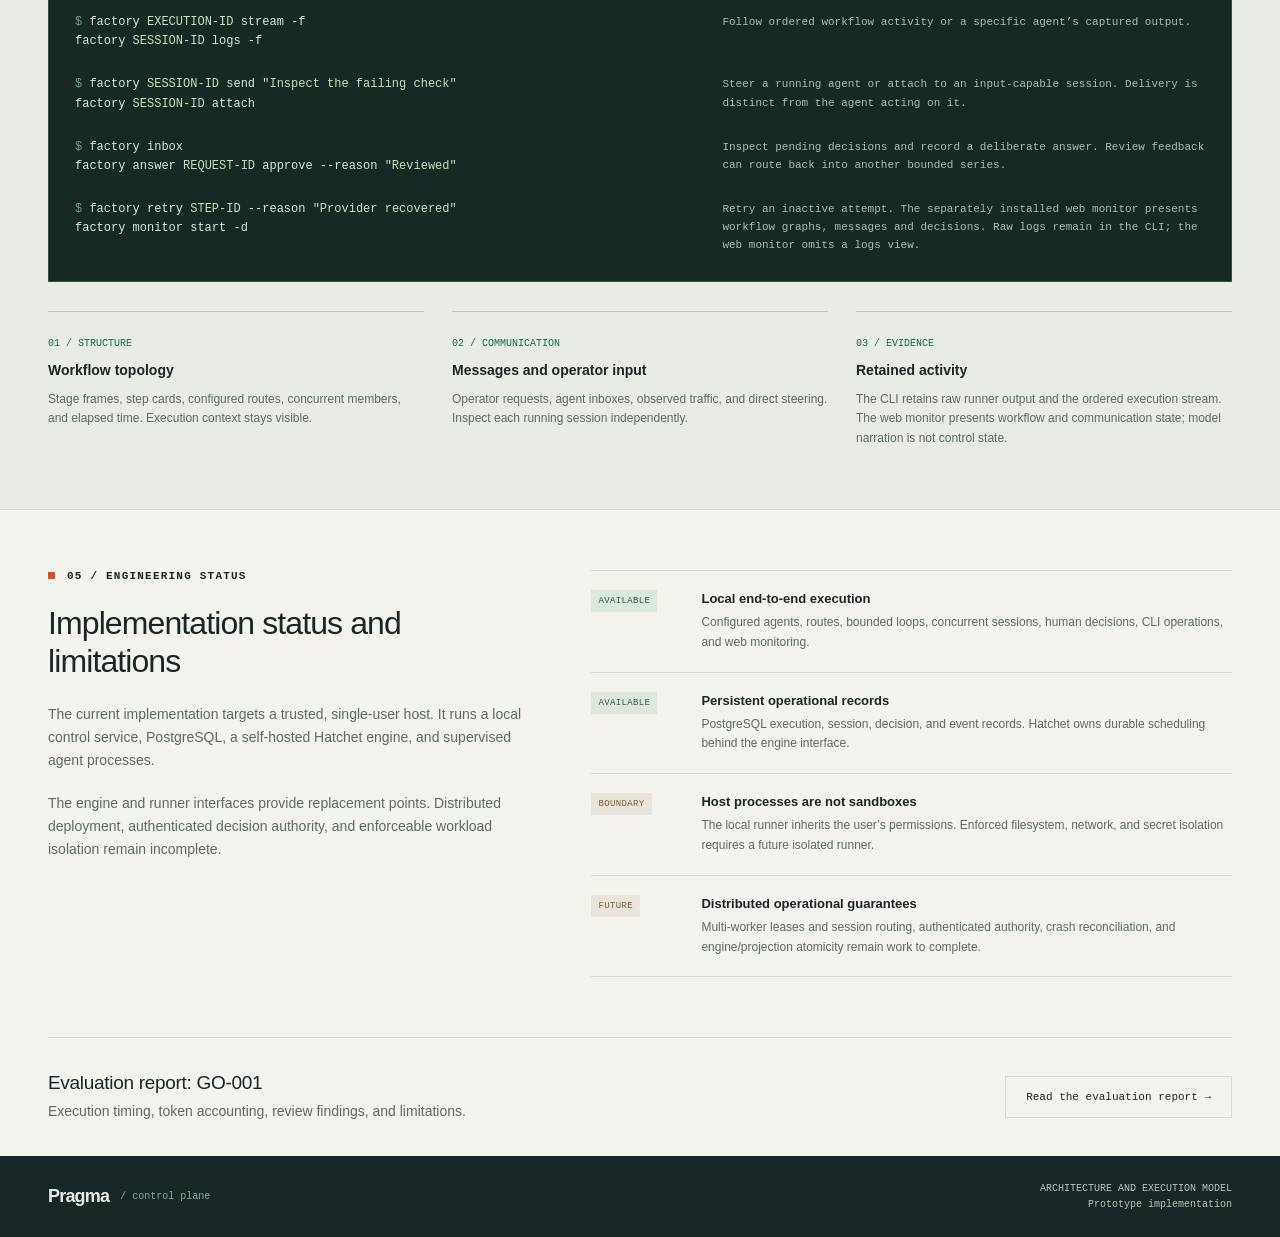
==== commit b34f1e0b: "docs(site): present factory workflows as YAML" ====
--- a/docs/index.html
+++ b/docs/index.html
@@ -302,7 +302,7 @@
 <div class="system" aria-label="Interactive architecture diagram">
 <div class="system-top"><span><span class="dot"></span>SYSTEM MAP / SELECT A COMPONENT</span><span>CONFIGURATION → EXECUTION → EVIDENCE</span></div>
 <div class="system-grid"><div class="map">
-<div class="flow-row"><button class="flow-node" data-component="definition" aria-pressed="false"><span class="node-type">01 / Definition</span><strong>factory.json</strong><small>packages · steps · routes</small></button><span class="connector" aria-hidden="true">→</span><button class="flow-node" data-component="control" aria-pressed="true"><span class="node-type">02 / Control plane</span><strong>Pragma service</strong><small>state · commands · policy</small></button></div>
+<div class="flow-row"><button class="flow-node" data-component="definition" aria-pressed="false"><span class="node-type">01 / Definition</span><strong>factory.yaml</strong><small>packages · steps · routes</small></button><span class="connector" aria-hidden="true">→</span><button class="flow-node" data-component="control" aria-pressed="true"><span class="node-type">02 / Control plane</span><strong>Pragma service</strong><small>state · commands · policy</small></button></div>
 <div class="flow-bridge" aria-hidden="true"></div>
 <div class="runtime-zone"><div class="zone-label"><span>03 / Execution boundary</span><span>Go interfaces</span></div><div class="flow-row"><button class="flow-node" data-component="engine" aria-pressed="false"><span class="node-type">Scheduling</span><strong>Workflow engine</strong><small>durable routes + waits</small></button><span class="connector" aria-hidden="true">→</span><button class="flow-node" data-component="runner" aria-pressed="false"><span class="node-type">Package invocation</span><strong>Package invocation</strong><small>native preparation + supervised sessions</small></button></div><div class="return-path">accepted results + execution activity</div></div>
 <div class="map-caption">CLI / web monitor / external operator agent → same service</div>
@@ -316,100 +316,73 @@
 <figure class="runtime-diagram"><a href="runtime-adapters.svg" aria-label="Open runtime preparation diagram"><img src="runtime-adapters.svg" alt="Native runtime preparation, supervised command launch, role entrypoint, native session bridge, and scoped MCP completion" width="1440" height="1190" loading="lazy"></a><figcaption>Native runtime ownership. Open the diagram for full resolution. The scheduler does not interpret native agent configuration.</figcaption></figure>
 <div class="runtime-note"><h3>Current native support</h3><p>Pi 1.0.3 is the supported interactive integration. A non-Pi Go fixture verifies managed preparation, scoped MCP completion, peer messages, failure and cancellation without a provider. Opaque command packages advertise no agent capabilities. Concurrent collaboration requires peer delivery and idle-session support.</p><p>Per-package Pi provider/model/endpoint/credential overrides resolve into private native profiles. Offline preflight checks native configuration; the launched session is verified before assignment. Native defaults stay in agent bundles. Lifecycle reports are controller-only and filtered from native model input; a profile or capability declaration is not sandboxing.</p></div>
 </section></div>
-<div class="wrap"><section id="configuration" class="config-layout"><div class="config-copy"><div class="eyebrow">02 / Workflow definition</div><h2>Workflow configuration</h2><p>A project’s <code>factory.json</code> references agent packages and declares named steps, outcome routes, and stage policy. Packages own their native defaults, tools, skills, and model integration. An explicit runtime selects the adapter and compatibility requirement; the command host remains a separate execution mechanism.</p><p>Example package paths must point to installed agent bundles with native defaults and linked skills. Provider credentials must be available to the execution service. The example does not install agents or configure a provider.</p><div class="rule-list"><div class="rule"><span>01</span><div><h3>Outcome routing</h3><p>The agent submits an outcome. Its configured <code>on</code> map determines the next step. The controller does not infer success from prose.</p></div></div><div class="rule"><span>02</span><div><h3>Loop execution</h3><p>Sequential mode follows step routes. Concurrent mode starts all loop members together and reduces their results at a round barrier.</p></div></div><div class="rule"><span>03</span><div><h3>Human decision policy</h3><p>A stage can require a named human decision before leaving its loop. Reaching the loop limit escalates to that decision; without a required human decision, the execution fails.</p></div></div></div></div>
-<div><div class="code-shell"><div class="codebar"><span>factory.json / complete example</span><button class="copy" id="copy-config" type="button">Copy</button></div><div class="tabs" role="tablist" aria-label="Loop execution mode"><button role="tab" id="tab-sequential" aria-selected="true" aria-controls="configuration-code" data-mode="sequential">Sequential</button><button role="tab" id="tab-concurrent" aria-selected="false" aria-controls="configuration-code" data-mode="concurrent" tabindex="-1">Concurrent</button></div><div class="loop-preview" id="loop-preview" aria-label="Selected loop topology"><span>build</span> → <span>review</span> → <span>acceptance</span><small>↶ findings return to build</small></div><div class="code-scroll" tabindex="0" aria-label="Scrollable factory configuration"><pre id="configuration-code" role="tabpanel" aria-labelledby="tab-sequential"><code id="config-code">{
-  &quot;name&quot;: &quot;coding-review&quot;,
-  &quot;packages&quot;: [
-    {
-      &quot;name&quot;: &quot;builder&quot;,
-      &quot;path&quot;: &quot;./agents/builder&quot;,
-      &quot;entrypoint&quot;: &quot;start.sh&quot;,
-      &quot;runtime&quot;: {
-        &quot;name&quot;: &quot;pi&quot;,
-        &quot;version&quot;: &quot;=1.0.3&quot;
-      },
-      &quot;args&quot;: [
-        &quot;-p&quot;,
-        &quot;{prompt}&quot;
-      ]
-    },
-    {
-      &quot;name&quot;: &quot;reviewer&quot;,
-      &quot;path&quot;: &quot;./agents/reviewer&quot;,
-      &quot;entrypoint&quot;: &quot;start.sh&quot;,
-      &quot;runtime&quot;: {
-        &quot;name&quot;: &quot;pi&quot;,
-        &quot;version&quot;: &quot;=1.0.3&quot;
-      },
-      &quot;args&quot;: [
-        &quot;-p&quot;,
-        &quot;{prompt}&quot;
-      ]
-    }
-  ],
-  &quot;workflow&quot;: {
-    &quot;start&quot;: &quot;build&quot;,
-    &quot;stages&quot;: [
-      {
-        &quot;name&quot;: &quot;implementation&quot;,
-        &quot;loop&quot;: {
-          &quot;mode&quot;: &quot;sequential&quot;,
-          &quot;limit&quot;: 3,
-          &quot;steps&quot;: [
-            {
-              &quot;name&quot;: &quot;build&quot;,
-              &quot;type&quot;: &quot;run&quot;,
-              &quot;package&quot;: &quot;builder&quot;,
-              &quot;instructions&quot;: &quot;Implement the request and report changes and checks performed.&quot;,
-              &quot;on&quot;: {
-                &quot;ready_for_review&quot;: &quot;review&quot;,
-                &quot;failed&quot;: &quot;$blocked&quot;
-              }
-            },
-            {
-              &quot;name&quot;: &quot;review&quot;,
-              &quot;type&quot;: &quot;run&quot;,
-              &quot;package&quot;: &quot;reviewer&quot;,
-              &quot;instructions&quot;: &quot;Review against the request. Return changes_requested with findings or completed when ready for acceptance.&quot;,
-              &quot;on&quot;: {
-                &quot;changes_requested&quot;: &quot;build&quot;,
-                &quot;completed&quot;: &quot;acceptance&quot;,
-                &quot;failed&quot;: &quot;$blocked&quot;
-              }
-            }
-          ]
-        },
-        &quot;human&quot;: {
-          &quot;required&quot;: true,
-          &quot;step&quot;: &quot;acceptance&quot;
-        }
-      }
-    ],
-    &quot;steps&quot;: [
-      {
-        &quot;name&quot;: &quot;acceptance&quot;,
-        &quot;type&quot;: &quot;decision&quot;,
-        &quot;actor&quot;: &quot;human&quot;,
-        &quot;title&quot;: &quot;Accept the implementation&quot;,
-        &quot;on&quot;: {
-          &quot;approve&quot;: &quot;$done&quot;,
-          &quot;request_changes&quot;: &quot;build&quot;,
-          &quot;reject&quot;: &quot;$blocked&quot;
-        }
-      }
-    ]
-  }
-}</code></pre></div><div class="code-note" id="mode-note"><strong>SEQUENTIAL</strong> / Build → review → revise or accept. Up to 3 rounds.</div></div><p class="config-foot">Illustrative package paths. Supply trusted, installed agent entrypoints and their provider credentials. Entrypoints must implement Pragma’s MCP result contract.</p></div>
+<div class="wrap"><section id="configuration" class="config-layout"><div class="config-copy"><div class="eyebrow">02 / Workflow definition</div><h2>Workflow configuration</h2><p>A project’s <code>factory.yaml</code> references agent packages and declares named steps, outcome routes, and stage policy. Packages own their native defaults, tools, skills, and model integration. An explicit runtime selects the adapter and compatibility requirement; the command host remains a separate execution mechanism.</p><p>Example package paths must point to installed agent bundles with native defaults and linked skills. Provider credentials must be available to the execution service. The example does not install agents or configure a provider.</p><div class="rule-list"><div class="rule"><span>01</span><div><h3>Outcome routing</h3><p>The agent submits an outcome. Its configured <code>on</code> map determines the next step. The controller does not infer success from prose.</p></div></div><div class="rule"><span>02</span><div><h3>Loop execution</h3><p>Sequential mode follows step routes. Concurrent mode starts all loop members together and reduces their results at a round barrier.</p></div></div><div class="rule"><span>03</span><div><h3>Human decision policy</h3><p>A stage can require a named human decision before leaving its loop. Reaching the loop limit escalates to that decision; without a required human decision, the execution fails.</p></div></div></div></div>
+<div><div class="code-shell"><div class="codebar"><span>factory.yaml / complete example</span><button class="copy" id="copy-config" type="button">Copy</button></div><div class="tabs" role="tablist" aria-label="Loop execution mode"><button role="tab" id="tab-sequential" aria-selected="true" aria-controls="configuration-code" data-mode="sequential">Sequential</button><button role="tab" id="tab-concurrent" aria-selected="false" aria-controls="configuration-code" data-mode="concurrent" tabindex="-1">Concurrent</button></div><div class="loop-preview" id="loop-preview" aria-label="Selected loop topology"><span>build</span> → <span>review</span> → <span>acceptance</span><small>↶ findings return to build</small></div><div class="code-scroll" tabindex="0" aria-label="Scrollable factory configuration"><pre id="configuration-code" role="tabpanel" aria-labelledby="tab-sequential"><code id="config-code">name: coding-review
+packages:
+  - name: builder
+    path: ./agents/builder
+    entrypoint: start.sh
+    runtime:
+      name: pi
+      version: =1.0.3
+    args:
+      - -p
+      - &#x27;{prompt}&#x27;
+  - name: reviewer
+    path: ./agents/reviewer
+    entrypoint: start.sh
+    runtime:
+      name: pi
+      version: =1.0.3
+    args:
+      - -p
+      - &#x27;{prompt}&#x27;
+workflow:
+  start: build
+  stages:
+    - name: implementation
+      loop:
+        mode: sequential
+        limit: 3
+        steps:
+          - name: build
+            type: run
+            package: builder
+            instructions: Implement the request and report changes and checks performed.
+            on:
+              ready_for_review: review
+              failed: $blocked
+          - name: review
+            type: run
+            package: reviewer
+            instructions: Review against the request. Return changes_requested with findings or completed when ready for acceptance.
+            on:
+              changes_requested: build
+              completed: acceptance
+              failed: $blocked
+      human:
+        required: true
+        step: acceptance
+  steps:
+    - name: acceptance
+      type: decision
+      actor: human
+      title: Accept the implementation
+      on:
+        approve: $done
+        request_changes: build
+        reject: $blocked
+</code></pre></div><div class="code-note" id="mode-note"><strong>SEQUENTIAL</strong> / Build → review → revise or accept. Up to 3 rounds.</div></div><p class="config-foot">Illustrative package paths. Supply trusted, installed agent entrypoints and their provider credentials. Entrypoints must implement Pragma’s MCP result contract.</p></div>
 </section></div>
 <div class="wrap"><section id="communication" class="protocol"><div><div class="eyebrow">03 / Communication contract</div><h2>Messaging and result acceptance</h2><p>Active agents communicate through execution-scoped MCP threads. Progress, publications, questions, and results share a message envelope using A2A content parts. A runner adapter connects that protocol to the agent’s native interface.</p><div class="handoff"><div class="handoff-head">STEP RESULT / ACCEPTANCE CONDITIONS</div><div class="handoff-line"><span>agent</span><i aria-hidden="true"></i><span>send_message</span><i aria-hidden="true"></i><span>controller</span></div><p>payload.kind = step_result<br>outcome = configured route key<br>receipt.effect.state = accepted</p></div><div class="signal"><strong>Completion condition</strong><br>A step completes after the controller accepts its structured step_result. Process exit, an idle turn, and message delivery do not satisfy this condition.</div></div><div><div class="tool-table"><div class="tool-row"><code>create_thread<br>close_thread</code><p>Establish conversation context and its lifetime.</p></div><div class="tool-row"><code>add_participant<br>remove_participants<br>list_participants</code><p>Manage the identities participating in a thread.</p></div><div class="tool-row"><code>send_message</code><p>Address a participant or broadcast to the thread. Typed payloads carry progress, questions, publications, and results.</p></div><div class="tool-row"><code>read_messages<br>wait_for_message</code><p>Read conversation history or wait for new messages. Push-enabled adapters can resume an idle agent without model-driven polling.</p></div></div><p class="protocol-note">Each concurrent member submits its own result. The round advances only after all required results are accepted; peer messages alone cannot advance the workflow.</p><p class="protocol-note">Runner integration requires an adapter. The bundled Pi adapter translates native events and steering input. Other runners must implement the same communication and result contract.</p></div>
 </section></div>
-<section id="operations" class="operations"><div class="wrap"><div class="eyebrow">04 / Operational interface</div><div class="section-heading ops-head"><h2>CLI and separate web monitor</h2><p>The CLI exposes execution creation, inspection, messaging, decisions, retry, and cancellation. The monitor uses the same service operations. An external agent can invoke the CLI with the operator skill. Examples use the current <code>factory</code> binary and <code>factory.json</code> format.</p></div><div class="terminal"><div class="terminal-head"><span>PRAGMA / CLI OPERATIONS</span><span>COMMAND INTERFACE</span></div><div class="terminal-lines"><div class="command-row"><code>factory exec <b>"Implement the proposal"</b> -f rfc.md</code><p>Create a unique execution with pinned input documents and a configuration snapshot.</p></div><div class="command-row"><code>factory ls<br>factory <b>EXECUTION-ID</b></code><p>List contexts and runs, then inspect stages, steps, attempts, errors, and required actions.</p></div><div class="command-row"><code>factory <b>EXECUTION-ID</b> stream -f<br>factory <b>SESSION-ID</b> logs -f</code><p>Follow ordered workflow activity or a specific agent’s captured output.</p></div><div class="command-row"><code>factory <b>SESSION-ID</b> send <b>"Inspect the failing check"</b><br>factory <b>SESSION-ID</b> attach</code><p>Steer a running agent or attach to an input-capable session. Delivery is distinct from the agent acting on it.</p></div><div class="command-row"><code>factory inbox<br>factory answer <b>REQUEST-ID</b> approve --reason <b>"Reviewed"</b></code><p>Inspect pending decisions and record a deliberate answer. Review feedback can route back into another bounded series.</p></div><div class="command-row"><code>factory retry <b>STEP-ID</b> --reason <b>"Provider recovered"</b><br>factory monitor start -d</code><p>Retry an inactive attempt. The separately installed web monitor presents workflow graphs, messages and decisions. Raw logs remain in the CLI; the web monitor omits a logs view.</p></div></div></div><div class="observability"><article class="observe"><span class="mono">01 / STRUCTURE</span><h3>Workflow topology</h3><p>Stage frames, step cards, configured routes, concurrent members, and elapsed time. Execution context stays visible.</p></article><article class="observe"><span class="mono">02 / COMMUNICATION</span><h3>Messages and operator input</h3><p>Operator requests, agent inboxes, observed traffic, and direct steering. Inspect each running session independently.</p></article><article class="observe"><span class="mono">03 / EVIDENCE</span><h3>Retained activity</h3><p>The CLI retains raw runner output and the ordered execution stream. The web monitor presents workflow and communication state; model narration is not control state.</p></article></div></div></section>
+<section id="operations" class="operations"><div class="wrap"><div class="eyebrow">04 / Operational interface</div><div class="section-heading ops-head"><h2>CLI and separate web monitor</h2><p>The CLI exposes execution creation, inspection, messaging, decisions, retry, and cancellation. The monitor uses the same service operations. An external agent can invoke the CLI with the operator skill. Examples use the current <code>factory</code> binary and <code>factory.yaml</code> format.</p></div><div class="terminal"><div class="terminal-head"><span>PRAGMA / CLI OPERATIONS</span><span>COMMAND INTERFACE</span></div><div class="terminal-lines"><div class="command-row"><code>factory exec <b>"Implement the proposal"</b> -f rfc.md</code><p>Create a unique execution with pinned input documents and a configuration snapshot.</p></div><div class="command-row"><code>factory ls<br>factory <b>EXECUTION-ID</b></code><p>List contexts and runs, then inspect stages, steps, attempts, errors, and required actions.</p></div><div class="command-row"><code>factory <b>EXECUTION-ID</b> stream -f<br>factory <b>SESSION-ID</b> logs -f</code><p>Follow ordered workflow activity or a specific agent’s captured output.</p></div><div class="command-row"><code>factory <b>SESSION-ID</b> send <b>"Inspect the failing check"</b><br>factory <b>SESSION-ID</b> attach</code><p>Steer a running agent or attach to an input-capable session. Delivery is distinct from the agent acting on it.</p></div><div class="command-row"><code>factory inbox<br>factory answer <b>REQUEST-ID</b> approve --reason <b>"Reviewed"</b></code><p>Inspect pending decisions and record a deliberate answer. Review feedback can route back into another bounded series.</p></div><div class="command-row"><code>factory retry <b>STEP-ID</b> --reason <b>"Provider recovered"</b><br>factory monitor start -d</code><p>Retry an inactive attempt. The separately installed web monitor presents workflow graphs, messages and decisions. Raw logs remain in the CLI; the web monitor omits a logs view.</p></div></div></div><div class="observability"><article class="observe"><span class="mono">01 / STRUCTURE</span><h3>Workflow topology</h3><p>Stage frames, step cards, configured routes, concurrent members, and elapsed time. Execution context stays visible.</p></article><article class="observe"><span class="mono">02 / COMMUNICATION</span><h3>Messages and operator input</h3><p>Operator requests, agent inboxes, observed traffic, and direct steering. Inspect each running session independently.</p></article><article class="observe"><span class="mono">03 / EVIDENCE</span><h3>Retained activity</h3><p>The CLI retains raw runner output and the ordered execution stream. The web monitor presents workflow and communication state; model narration is not control state.</p></article></div></div></section>
 <div class="wrap"><section id="boundaries" class="boundaries"><div><div class="eyebrow">05 / Engineering status</div><h2>Implementation status and limitations</h2><p>The current implementation targets a trusted, single-user host. It runs a local control service, PostgreSQL, a self-hosted Hatchet engine, and supervised agent processes.</p><p style="margin-top:20px">The engine and runner interfaces provide replacement points. Distributed deployment, authenticated decision authority, and enforceable workload isolation remain incomplete.</p></div><div><div class="status-row"><span class="status-tag">AVAILABLE</span><div><h3>Local end-to-end execution</h3><p>Configured agents, routes, bounded loops, concurrent sessions, human decisions, CLI operations, and web monitoring.</p></div></div><div class="status-row"><span class="status-tag">AVAILABLE</span><div><h3>Persistent operational records</h3><p>PostgreSQL execution, session, decision, and event records. Hatchet owns durable scheduling behind the engine interface.</p></div></div><div class="status-row"><span class="status-tag future">BOUNDARY</span><div><h3>Host processes are not sandboxes</h3><p>The local runner inherits the user’s permissions. Enforced filesystem, network, and secret isolation requires a future isolated runner.</p></div></div><div class="status-row"><span class="status-tag future">FUTURE</span><div><h3>Distributed operational guarantees</h3><p>Multi-worker leases and session routing, authenticated authority, crash reconciliation, and engine/projection atomicity remain work to complete.</p></div></div></div></section><div class="closing"><p>Evaluation report: GO-001<br><span style="font-size:14px;color:var(--muted);letter-spacing:0">Execution timing, token accounting, review findings, and limitations.</span></p><a href="evaluation.html">Read the evaluation report →</a></div></div>
 </main>
 <footer><div class="wrap footer-inner"><a class="brand" href="#">Pragma<span style="color:#91ab9a;font:10px var(--mono);letter-spacing:0">/ control plane</span></a><p>ARCHITECTURE AND EXECUTION MODEL<br>Prototype implementation</p></div></footer>
 <script>
 const components={
- definition:{number:'01',title:'Workflow definition',description:'A complete project-local factory.json declares agent package entrypoints, named steps, explicit outcome routes, bounded stage loops, and human decisions.',tags:['JSON','Versionable','Project-local'],note:'One definition. Many executions.\nNo dependency on a particular model.'},
+ definition:{number:'01',title:'Workflow definition',description:'A complete project-local factory.yaml declares agent package entrypoints, named steps, explicit outcome routes, bounded stage loops, and human decisions.',tags:['YAML','Versionable','Project-local'],note:'One definition. Many executions.\nNo dependency on a particular model.'},
  control:{number:'02',title:'Control plane',description:'Accepts operator commands, validates results, and records execution state. PostgreSQL exposes a queryable view of steps, sessions, decisions, and activity.',tags:['Go','PostgreSQL','Unix socket'],note:'One local service.\nMany execution contexts.'},
  engine:{number:'03A',title:'Workflow engine',description:'The Hatchet adapter handles durable routes, waits, and round coordination through execution.Engine. Scheduling stays behind a Go interface rather than leaking into the CLI.',tags:['Engine interface','Durable waits','Self-hosted'],note:'Current implementation: Hatchet.\nNo Hatchet Cloud requirement.'},
  runner:{number:'03B',title:'Package invocation and native adapters',description:'execution.Runner supervises one package invocation. adapters.Adapter validates native compatibility and prepares private launch settings. The native bridge translates session input and scoped MCP delivery.',tags:['Native identity','Capability checks','Supervised command'],note:'Pi 1.0.3 supported; per-package overrides.\nHost processes are not sandboxed.'}
@@ -421,24 +394,130 @@
  document.getElementById('inspect-tags').replaceChildren(...data.tags.map(tag=>{const span=document.createElement('span');span.textContent=tag;return span}));
  const note=document.getElementById('inspect-note');note.textContent=data.note;note.style.whiteSpace='pre-line';
 }));
-function configuration(mode){
- const result={"name":"coding-review","packages":[{"name":"builder","path":"./agents/builder","entrypoint":"start.sh","runtime":{"name":"pi","version":"=1.0.3"},"args":["-p","{prompt}"]},{"name":"reviewer","path":"./agents/reviewer","entrypoint":"start.sh","runtime":{"name":"pi","version":"=1.0.3"},"args":["-p","{prompt}"]}],"workflow":{"start":"build","stages":[{"name":"implementation","loop":{"mode":"sequential","limit":3,"steps":[{"name":"build","type":"run","package":"builder","instructions":"Implement the request and report changes and checks performed.","on":{"ready_for_review":"review","failed":"$blocked"}},{"name":"review","type":"run","package":"reviewer","instructions":"Review against the request. Return changes_requested with findings or completed when ready for acceptance.","on":{"changes_requested":"build","completed":"acceptance","failed":"$blocked"}}]},"human":{"required":true,"step":"acceptance"}}],"steps":[{"name":"acceptance","type":"decision","actor":"human","title":"Accept the implementation","on":{"approve":"$done","request_changes":"build","reject":"$blocked"}}]}};
- const loop=result.workflow.stages[0].loop; loop.mode=mode;
- if(mode==='concurrent') {
-  loop.steps[0].instructions='Implement the request. Collaborate through the shared thread; return ready when findings are resolved, or revise for another round.';
-  loop.steps[1].instructions='Review through the shared thread; return ready when findings are resolved, or revise for another round.';
-  for(const step of loop.steps) step.on={ready:'acceptance',revise:'build',failed:'$blocked'};
- }
- return result;
-}
+const configurationExamples = {
+ sequential: `name: coding-review
+packages:
+  - name: builder
+    path: ./agents/builder
+    entrypoint: start.sh
+    runtime:
+      name: pi
+      version: =1.0.3
+    args:
+      - -p
+      - '{prompt}'
+  - name: reviewer
+    path: ./agents/reviewer
+    entrypoint: start.sh
+    runtime:
+      name: pi
+      version: =1.0.3
+    args:
+      - -p
+      - '{prompt}'
+workflow:
+  start: build
+  stages:
+    - name: implementation
+      loop:
+        mode: sequential
+        limit: 3
+        steps:
+          - name: build
+            type: run
+            package: builder
+            instructions: Implement the request and report changes and checks performed.
+            on:
+              ready_for_review: review
+              failed: $blocked
+          - name: review
+            type: run
+            package: reviewer
+            instructions: Review against the request. Return changes_requested with findings or completed when ready for acceptance.
+            on:
+              changes_requested: build
+              completed: acceptance
+              failed: $blocked
+      human:
+        required: true
+        step: acceptance
+  steps:
+    - name: acceptance
+      type: decision
+      actor: human
+      title: Accept the implementation
+      on:
+        approve: $done
+        request_changes: build
+        reject: $blocked
+`,
+ concurrent: `name: coding-review
+packages:
+  - name: builder
+    path: ./agents/builder
+    entrypoint: start.sh
+    runtime:
+      name: pi
+      version: =1.0.3
+    args:
+      - -p
+      - '{prompt}'
+  - name: reviewer
+    path: ./agents/reviewer
+    entrypoint: start.sh
+    runtime:
+      name: pi
+      version: =1.0.3
+    args:
+      - -p
+      - '{prompt}'
+workflow:
+  start: build
+  stages:
+    - name: implementation
+      loop:
+        mode: concurrent
+        limit: 3
+        steps:
+          - name: build
+            type: run
+            package: builder
+            instructions: Implement the request. Collaborate through the shared thread; return ready when findings are resolved, or revise for another round.
+            on:
+              ready: acceptance
+              revise: build
+              failed: $blocked
+          - name: review
+            type: run
+            package: reviewer
+            instructions: Review through the shared thread; return ready when findings are resolved, or revise for another round.
+            on:
+              ready: acceptance
+              revise: build
+              failed: $blocked
+      human:
+        required: true
+        step: acceptance
+  steps:
+    - name: acceptance
+      type: decision
+      actor: human
+      title: Accept the implementation
+      on:
+        approve: $done
+        request_changes: build
+        reject: $blocked
+`
+};
+function configuration(mode){ return configurationExamples[mode]; }
 let currentMode='sequential';
 function showConfiguration(mode){
  currentMode=mode;
  const topology=document.getElementById('loop-preview');
  topology.innerHTML=mode==='sequential'?'<span>build</span> → <span>review</span> → <span>acceptance</span><small>↶ findings return to build</small>':'<span>build ↔ review</span> → <span>round barrier</span> → <span>acceptance</span><small>all results required</small>';
- const raw=JSON.stringify(configuration(mode),null,2);const target=document.getElementById('config-code');
+ const raw=configuration(mode);const target=document.getElementById('config-code');
  const escaped=raw.replace(/&/g,'&amp;').replace(/</g,'&lt;').replace(/>/g,'&gt;');
- target.innerHTML=escaped.replace(/("(?:\\.|[^"\\])*"\s*:)|("(?:\\.|[^"\\])*")|\b(\d+|true|false|null)\b/g,(match,key,str,num)=>'<span class="'+(key?'key':str?'str':'num')+'">'+match+'</span>');
+ target.innerHTML=escaped.replace(/^(\s*(?:-\s+)?)([a-z_]+)(:)/gm,'$1<span class="key">$2</span>$3');
  document.getElementById('configuration-code').setAttribute('aria-labelledby','tab-'+mode);
  document.querySelectorAll('[data-mode]').forEach(button=>{const active=button.dataset.mode===mode;button.setAttribute('aria-selected',String(active));button.tabIndex=active?0:-1});
  const note=document.getElementById('mode-note');note.replaceChildren();const strong=document.createElement('strong');strong.textContent=mode.toUpperCase();note.append(strong,mode==='sequential'?' / Build → review → revise or accept. Up to 3 rounds.':' / Both agents start together. All results are required; a repeat route starts another round.');
@@ -450,7 +529,7 @@
 });
 document.getElementById('copy-config').addEventListener('click',async event=>{
  const button=event.currentTarget;
- try{await navigator.clipboard.writeText(JSON.stringify(configuration(currentMode),null,2)+'\n');button.textContent='Copied'}catch{button.textContent='Select code';const selection=window.getSelection();const range=document.createRange();range.selectNodeContents(document.getElementById('config-code'));selection.removeAllRanges();selection.addRange(range)}
+ try{await navigator.clipboard.writeText(configuration(currentMode));button.textContent='Copied'}catch{button.textContent='Select code';const selection=window.getSelection();const range=document.createRange();range.selectNodeContents(document.getElementById('config-code'));selection.removeAllRanges();selection.addRange(range)}
 });
 showConfiguration('sequential');
 </script>
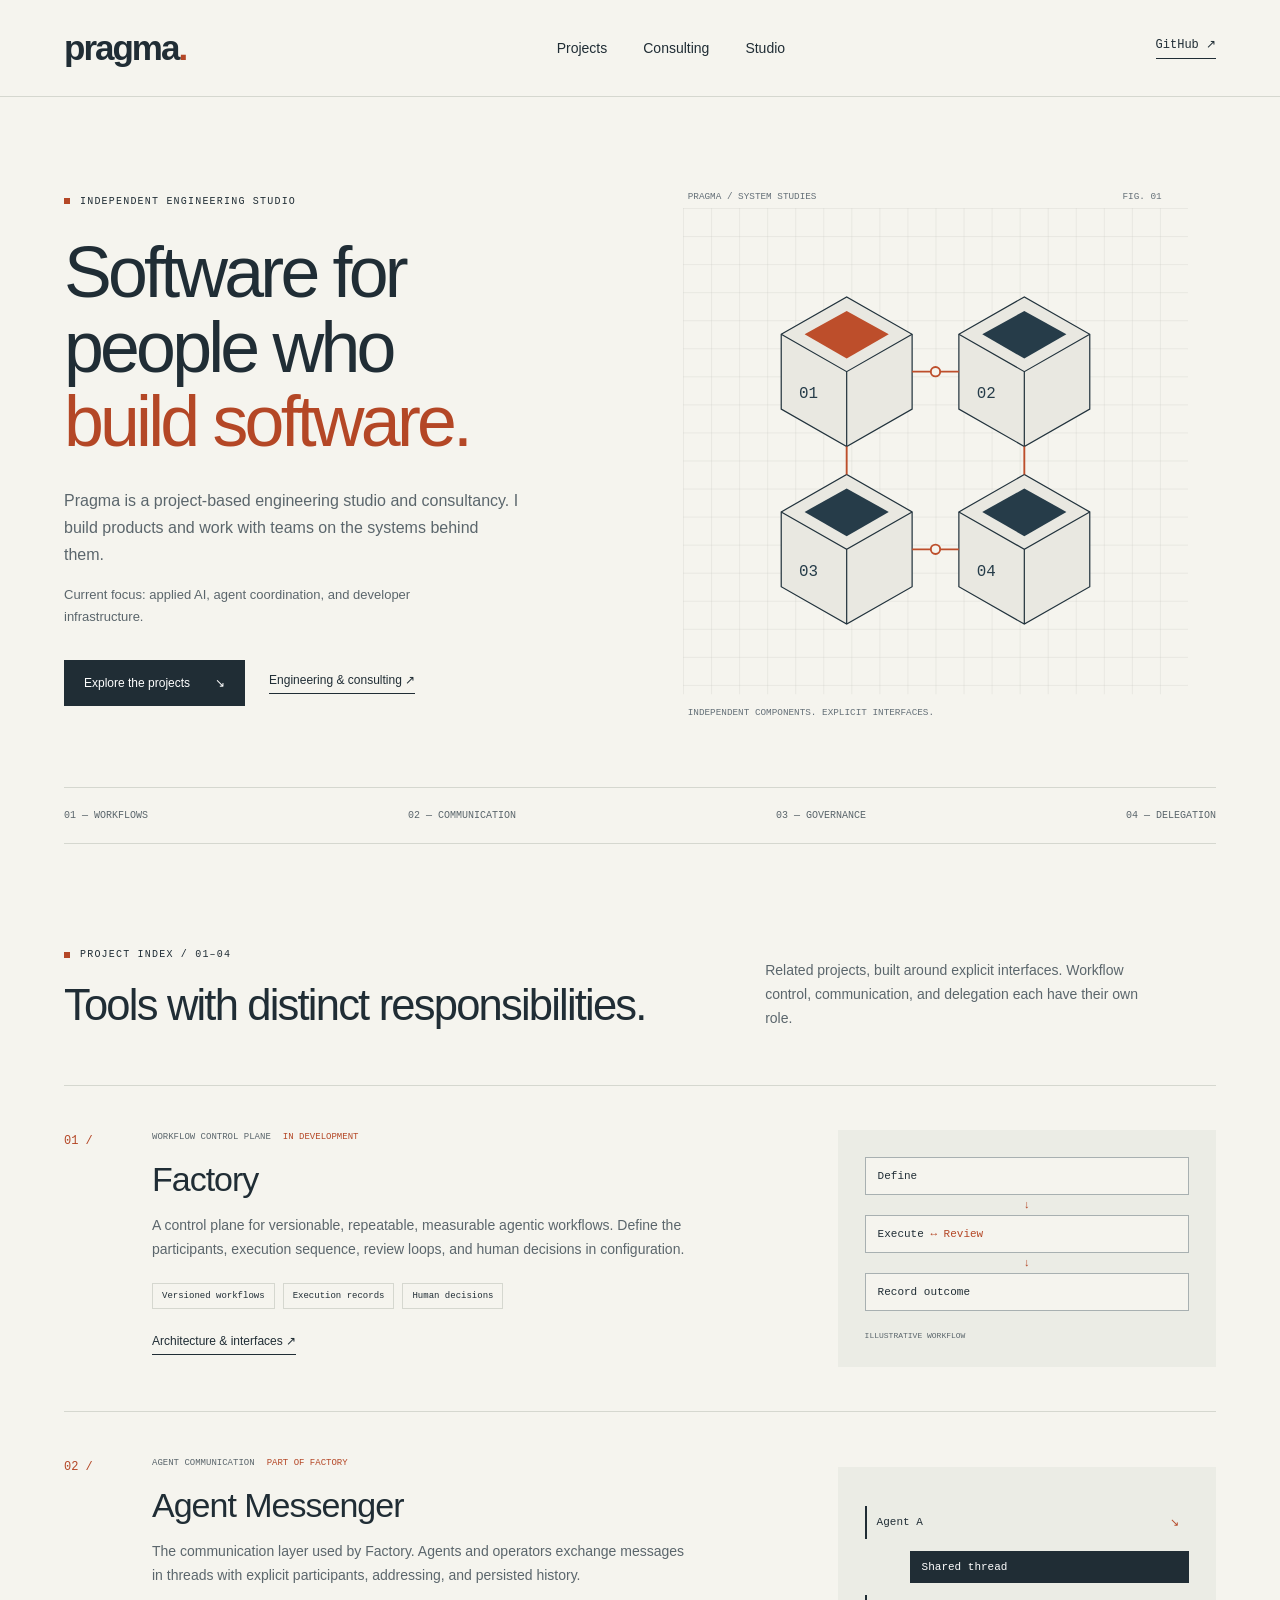
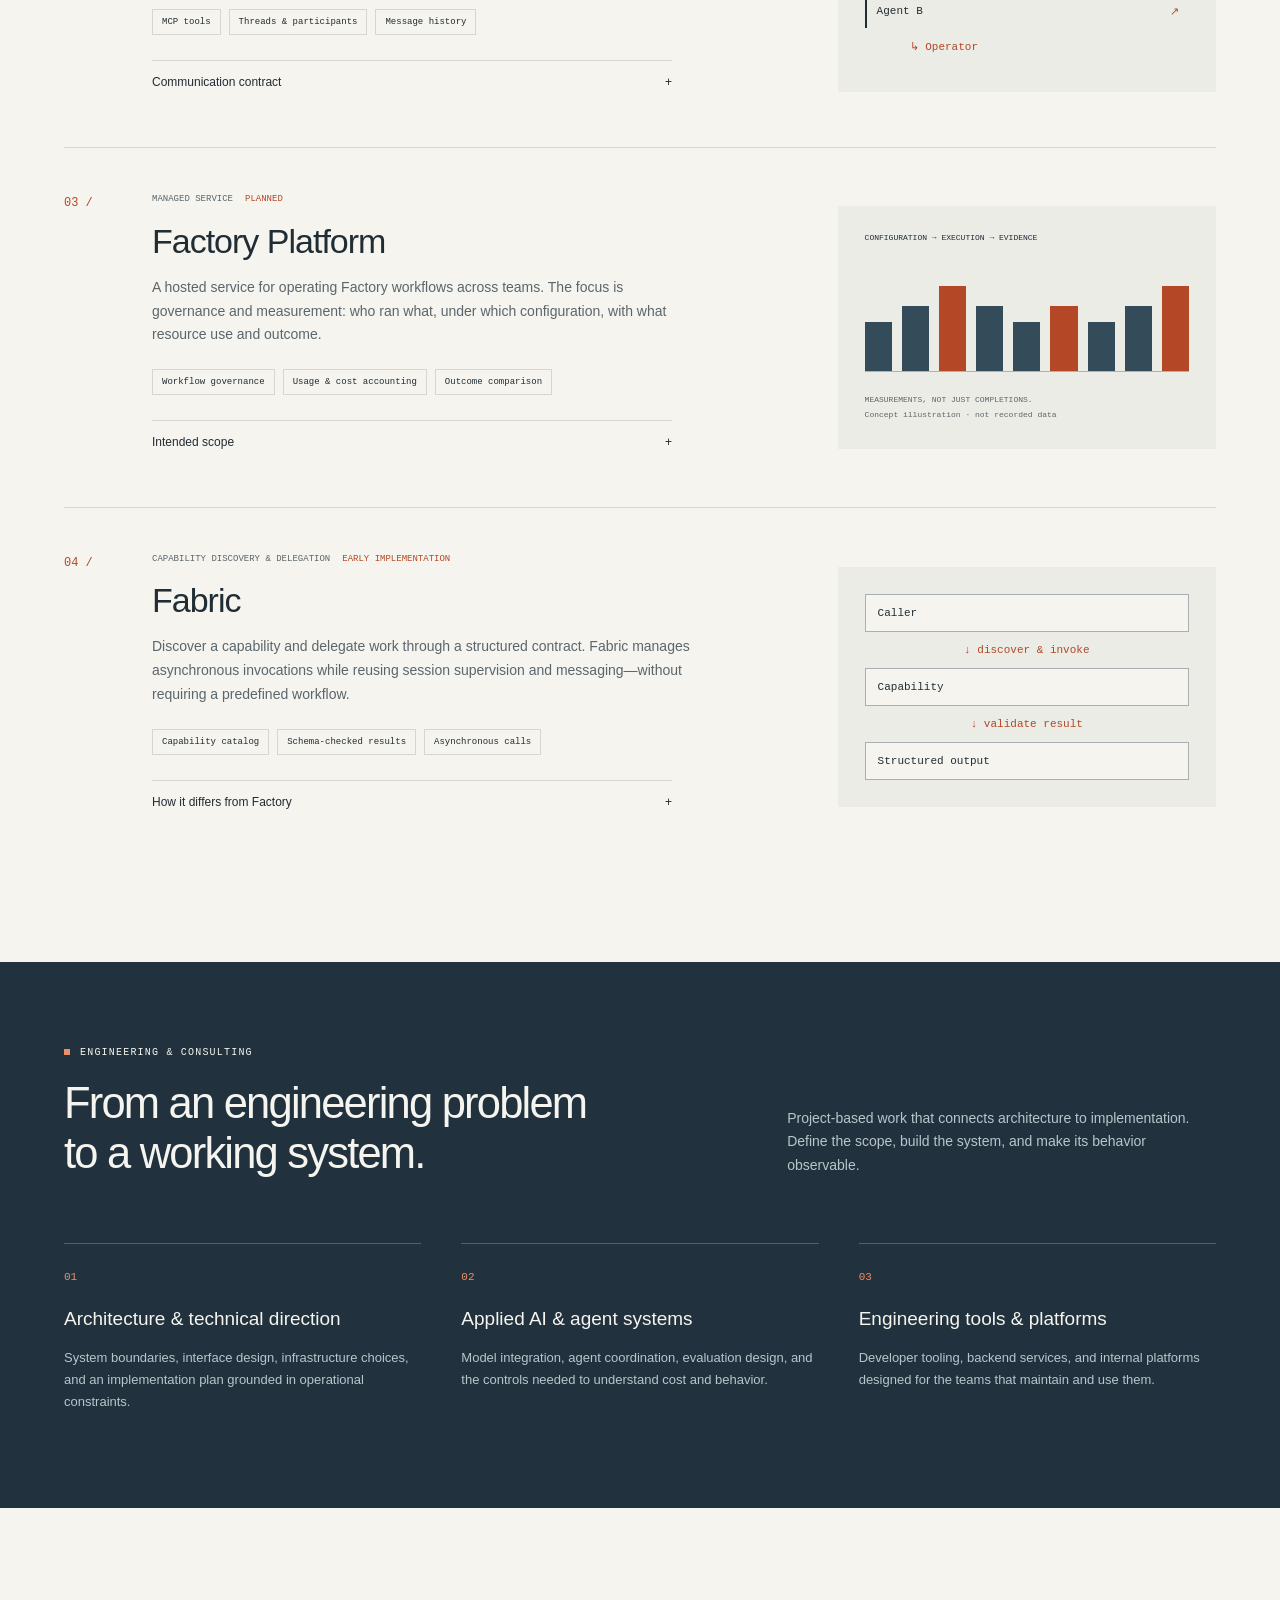
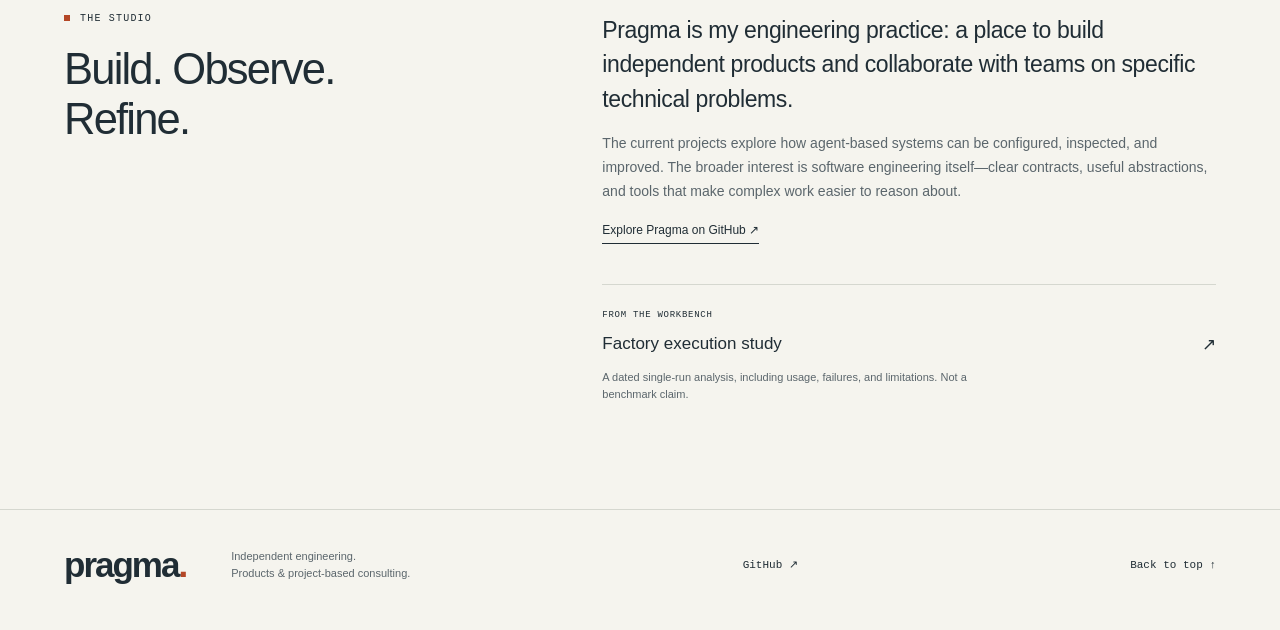
==== commit 9e1667b5: "update" ====
--- a/docs/index.html
+++ b/docs/index.html
@@ -1,537 +1,19 @@
 <!doctype html>
 <html lang="en">
-<head>
-<meta charset="utf-8">
-<meta name="viewport" content="width=device-width, initial-scale=1">
-<meta name="theme-color" content="#172725">
-<meta name="description" content="Pragma is a control plane for configured agent workflows: explicit routing, bounded collaboration, human decisions, and observable execution.">
-<title>Pragma — A control plane for agent work</title>
-<link rel="icon" href="data:image/svg+xml,%3Csvg xmlns=%27http://www.w3.org/2000/svg%27 viewBox=%270 0 32 32%27%3E%3Crect width=%2732%27 height=%2732%27 rx=%275%27 fill=%27%23172725%27/%3E%3Cpath d=%27M7 25V7h4v18zm7 0V12h4v13zm7 0v-8h4v8z%27 fill=%27%23bfe8ce%27/%3E%3C/svg%3E">
-<style>
-:root{--paper:#f4f3ee;--white:#fffefa;--ink:#172725;--muted:#5b6b65;--line:#d6dbd3;--green:#1a6850;--mint:#bfe8ce;--orange:#d5532c;--dark:#132623;--darkline:#35504a;--mono:ui-monospace,SFMono-Regular,Consolas,"Liberation Mono",monospace;--sans:Inter,-apple-system,BlinkMacSystemFont,"Segoe UI",sans-serif}
-
-*{box-sizing:border-box}
-html{scroll-behavior:smooth;scroll-padding-top:90px}
-body{margin:0;background:var(--paper);color:var(--ink);font-family:var(--sans);-webkit-font-smoothing:antialiased}
-a{color:inherit;text-decoration:none}
-button{font:inherit}
-button,a{-webkit-tap-highlight-color:transparent}
-button{cursor:pointer}
-a:focus-visible,button:focus-visible,summary:focus-visible{outline:3px solid var(--orange);outline-offset:5px}
-::selection{background:#c1ddce}
-p{line-height:1.65}
-h1,h2,h3,p{margin:0}
-button{color:inherit}
-.wrap{max-width:1360px;padding:0 48px;margin:auto}
-.mono,.eyebrow{font-family:var(--mono)}
-.eyebrow{font-size:11px;letter-spacing:.11em;text-transform:uppercase;font-weight:600;display:flex;gap:12px;align-items:center}
-.eyebrow:before{content:"";width:7px;height:7px;background:var(--orange)}
-.muted{color:var(--muted)}
-
-header{border-bottom:1px solid var(--line);background:rgba(244,243,238,.96);position:sticky;top:0;z-index:20;backdrop-filter:blur(16px)}
-.nav{height:76px;display:flex;align-items:center;gap:40px}
-.brand{display:inline-flex;align-items:center;gap:11px;font-size:23px;font-weight:730;letter-spacing:-.8px}
-.mark{width:25px;height:27px;display:grid;grid-template-columns:repeat(3,5px);gap:4px;align-items:end;transform:skewY(-12deg)}
-.mark i{background:var(--ink);height:100%}
-.mark i:nth-child(2){height:70%}
-.mark i:nth-child(3){height:42%}
-.navlinks{margin-left:auto;display:flex;gap:29px;font-size:13px}
-.navlinks a{color:var(--muted)}
-.navlinks a:hover{color:var(--orange)}
-.navend{border-left:1px solid var(--line);padding-left:26px;font:10px var(--mono);line-height:1.7;color:var(--muted)}
-.navend span{display:block;color:var(--green)}
-
-.hero{padding-top:68px}
-.hero-top{display:grid;grid-template-columns:1.35fr .65fr;gap:64px;align-items:end;margin:27px 0 36px}
-h1{font-size:clamp(46px,5.4vw,76px);line-height:1.035;letter-spacing:-3.6px;font-weight:570;max-width:850px}
-h1 em{font-style:normal;color:var(--green)}
-.hero-copy p{font-size:16px;color:var(--muted);max-width:390px}
-.textlink{display:inline-flex;gap:22px;align-items:center;margin-top:25px;font-size:13px;font-weight:650;border-bottom:1px solid var(--ink);padding-bottom:9px}
-.textlink:hover{color:var(--orange);border-color:var(--orange)}
-.hero-meta{display:flex;gap:26px;padding:17px 0;border-top:1px solid var(--line);font:10px var(--mono);color:var(--muted);text-transform:uppercase;letter-spacing:.045em}
-.hero-meta span:before{content:"+";color:var(--green);margin-right:9px}
-
-.system{background:var(--dark);color:#e3eee5;border:1px solid #263e36;box-shadow:0 14px 40px #142a2410;position:relative}
-.system-top{display:flex;align-items:center;justify-content:space-between;border-bottom:1px solid var(--darkline);padding:18px 25px;font:10px var(--mono);letter-spacing:.05em;color:#afc4b8}
-.system-top .dot{display:inline-block;width:6px;height:6px;background:var(--mint);margin-right:9px}
-.system-grid{display:grid;grid-template-columns:1fr 300px;min-height:410px}
-.map{padding:36px 32px;background-image:radial-gradient(#48625770 .7px,transparent .7px);background-size:16px 16px}
-.flow-row{display:flex;align-items:stretch;gap:0}
-.flow-node{border:1px solid #5b776c;background:#1d332c;padding:17px 19px;flex:1;text-align:left;transition:background .18s,border-color .18s;min-width:0}
-.flow-node:hover,.flow-node[aria-pressed="true"]{border-color:var(--mint);background:#2b493b}
-.flow-node .node-type{font:9px var(--mono);letter-spacing:.09em;color:#b4c9bc;text-transform:uppercase;display:block;margin-bottom:13px}
-.flow-node strong{font-size:16px;display:block;font-weight:550;letter-spacing:-.25px}
-.flow-node small{font:10px var(--mono);color:#a9c2b3;display:block;margin-top:10px}
-.connector{width:38px;display:flex;align-items:center;justify-content:center;color:#b9c9be;font:19px var(--mono)}
-.flow-bridge{height:38px;margin-right:90px;border-right:1px solid #779c86;position:relative}
-.flow-bridge:after{content:"↓";position:absolute;right:-5px;bottom:-4px;color:#b6d6bf;font:16px var(--mono)}
-.runtime-zone{border:1px dashed #547464;padding:15px;position:relative}
-.zone-label{font:9px var(--mono);color:#b7c9bf;display:flex;justify-content:space-between;margin:0 0 14px;text-transform:uppercase;letter-spacing:.08em}
-.runtime-zone .flow-node{background:#182b25}
-.runtime-zone .flow-node[aria-pressed="true"],.runtime-zone .flow-node:hover{background:#2b493b}
-.return-path{font:10px var(--mono);color:#adcdb8;display:flex;align-items:center;gap:10px;margin:14px 0 0}
-.return-path:before{content:"↳";font-size:18px}
-.return-path:after{content:"";height:1px;background:#4d705c;flex:1}
-.map-caption{font:10px var(--mono);color:#9ab2a3;margin-top:22px}
-.inspector{border-left:1px solid var(--darkline);padding:28px 25px;display:flex;flex-direction:column}
-.inspector .label{font:9px var(--mono);color:#9db7a7;letter-spacing:.1em;margin-bottom:24px}
-.inspector h3{font-size:21px;font-weight:500;letter-spacing:-.5px}
-.inspector p{font-size:12px;color:#b9cec0;margin-top:14px;min-height:100px}
-.inspect-tags{margin-top:22px;display:flex;flex-wrap:wrap;gap:7px}
-.inspect-tags span{font:9px var(--mono);padding:7px 8px;border:1px solid #4e6b5c;color:#d1e2d5}
-.inspector-bottom{margin-top:auto;padding-top:22px;font:9px var(--mono);color:#99b5a4;line-height:1.8}
-.system-foot{border-top:1px solid var(--darkline);padding:14px 25px;display:flex;gap:24px;font:10px var(--mono);color:#b5cbbc}
-.system-foot span:first-child{color:var(--mint)}
-
-.intro{display:grid;grid-template-columns:1fr 2fr;gap:50px;padding-top:55px;padding-bottom:62px;border-bottom:1px solid var(--line)}
-.intro h2{font-size:23px;letter-spacing:-.6px;font-weight:550;max-width:270px;line-height:1.3}
-.intro p{font-size:16px;color:var(--muted);max-width:780px}
-.intro strong{font-weight:600;color:var(--ink)}
-section{padding:85px 0;border-bottom:1px solid var(--line)}
-.section-heading{display:flex;align-items:flex-end;justify-content:space-between;gap:40px;margin:22px 0 36px}
-h2{font-size:clamp(30px,3.1vw,43px);letter-spacing:-1.6px;line-height:1.12;font-weight:530}
-.section-heading p{max-width:420px;font-size:14px;color:var(--muted)}
-.number{color:var(--orange);font:11px var(--mono)}
-
-.layers{display:grid;grid-template-columns:repeat(3,1fr);border:1px solid var(--line);background:var(--white)}
-.layer{padding:28px;border-right:1px solid var(--line)}
-.layer:last-child{border:0}
-.layer-head{display:flex;justify-content:space-between;align-items:center;margin-bottom:34px;font:10px var(--mono);color:var(--muted)}
-.layer h3{font-size:23px;font-weight:540;letter-spacing:-.7px;margin-bottom:14px}
-.layer p{font-size:13px;color:var(--muted);min-height:87px}
-.layer ul{list-style:none;padding:20px 0 0;margin:20px 0 0;border-top:1px solid var(--line);font:11px/2.4 var(--mono)}
-.layer li:before{content:"↳";color:var(--green);margin-right:10px}
-.interface{display:flex;align-items:center;justify-content:space-between;gap:20px;border:1px solid var(--line);border-top:0;padding:16px 25px;font:10px var(--mono);color:var(--muted)}
-.interface code{color:var(--green)}
-
-.config-layout>div,.protocol>div,.boundaries>div{min-width:0}
-.config-layout{display:grid;grid-template-columns:.78fr 1.22fr;gap:56px}
-.config-copy h2{margin:22px 0}
-.config-copy p{font-size:14px;color:var(--muted)}
-.rule-list{margin-top:30px}
-.rule{border-top:1px solid var(--line);padding:18px 0;display:grid;grid-template-columns:24px 1fr;gap:12px}
-.rule span{font:11px var(--mono);color:var(--green);padding-top:2px}
-.rule h3{font-size:13px;margin-bottom:6px;font-weight:650}
-.rule p{font-size:12px}
-.code-shell{border:1px solid #34473d;background:#192c25;color:#d5e4d8;overflow:hidden}
-.codebar{display:flex;align-items:center;justify-content:space-between;gap:12px;padding:13px 18px;border-bottom:1px solid #3a5042;font:10px var(--mono);color:#b4c7b9}
-.copy{border:1px solid #496450;background:transparent;color:#d1e4d4;padding:6px 10px;font:10px var(--mono);min-width:64px}
-.copy:hover{background:#2a4635}
-.tabs{display:flex;gap:0;border-bottom:1px solid #3a5042;padding:0 18px}
-.tabs button{background:transparent;color:#a8c0ae;border:0;border-bottom:2px solid transparent;padding:15px 15px 13px;font:11px var(--mono)}
-.tabs button[aria-selected="true"]{color:#d8f4dd;border-bottom-color:#bce8c7}
-.loop-preview{display:flex;align-items:center;gap:12px;padding:18px 22px;border-bottom:1px solid #3a5042;background:#20382b;font:10px var(--mono);color:#b4cfbc;flex-wrap:wrap}
-.loop-preview span{border:1px solid #66876f;padding:7px 10px;color:#e1eddf}
-.loop-preview small{margin-left:auto;font:9px var(--mono);color:#a4bfae}
-.code-scroll{height:430px;overflow:auto;scrollbar-color:#617f6a #192c25}
-pre{margin:0;padding:22px;font:11px/1.8 var(--mono);tab-size:2;white-space:pre}
-pre .key{color:#b5d3ff}
-pre .str{color:#c3e0bd}
-pre .num{color:#f5c18b}
-.code-note{font:10px/1.6 var(--mono);padding:13px 18px;border-top:1px solid #3a5042;color:#acc4b3}
-.code-note strong{color:#deeadf;font-weight:400}
-.config-foot{margin-top:16px;font:10px/1.7 var(--mono);color:var(--muted)}
-
-.protocol{display:grid;grid-template-columns:1fr 1fr;gap:54px}
-.protocol h2{margin:22px 0}
-.protocol>div>p{font-size:14px;color:var(--muted)}
-.handoff{margin-top:30px;padding:24px;border:1px solid var(--line);background:var(--white)}
-.handoff-head{font:10px var(--mono);color:var(--green);margin-bottom:20px}
-.handoff-line{display:flex;align-items:center;gap:12px;font:12px var(--mono)}
-.handoff-line i{height:1px;background:var(--line);flex:1;min-width:15px}
-.handoff p{font:11px/1.75 var(--mono);color:var(--muted);margin-top:17px}
-.tool-table{border-top:1px solid var(--ink)}
-.tool-row{display:grid;grid-template-columns:1.1fr 1fr;gap:15px;border-bottom:1px solid var(--line);padding:16px 0}
-.tool-row code{font:11px/1.6 var(--mono);color:var(--green)}
-.tool-row p{font-size:12px;color:var(--muted)}
-.protocol-note{margin-top:20px!important;font-size:11px!important}
-.signal{margin-top:18px;padding:14px 16px;border-left:2px solid var(--orange);background:#eaeae2;font:11px/1.7 var(--mono);color:var(--muted)}
-.signal strong{color:var(--ink)}
-
-.operations{background:#e9ece5}
-.ops-head{margin-bottom:36px}
-.terminal{background:#172925;color:#d9e8dc;border:1px solid #334e40}
-.terminal-head{display:flex;justify-content:space-between;padding:17px 23px;border-bottom:1px solid #3b5547;font:10px var(--mono);color:#adbfaf}
-.terminal-lines{padding:26px;display:grid;gap:24px}
-.command-row{display:grid;grid-template-columns:1.3fr 1fr;gap:20px;align-items:start}
-.command-row code{font:12px/1.6 var(--mono);overflow-wrap:anywhere}
-.command-row code b{color:#c5e3b9;font-weight:400}
-.command-row code:before{content:"$ ";color:#6b9f81}
-.command-row p{font:11px/1.65 var(--mono);color:#a9c0b0}
-.observability{display:grid;grid-template-columns:repeat(3,1fr);gap:28px;margin-top:29px}
-.observe{border-top:1px solid #b8c5b8;padding-top:20px}
-.observe h3{font-size:14px;font-weight:650;margin:12px 0}
-.observe p{font-size:12px;color:var(--muted)}
-.observe .mono{font-size:10px;color:var(--green)}
-
-.boundaries{display:grid;grid-template-columns:.85fr 1.15fr;gap:70px}
-.boundaries h2{margin:22px 0}
-.boundaries p{font-size:14px;color:var(--muted)}
-.status-row{display:grid;grid-template-columns:90px 1fr;gap:20px;border-top:1px solid var(--line);padding:19px 0}
-.status-row:last-child{border-bottom:1px solid var(--line)}
-.status-tag{font:9px var(--mono);padding:6px 7px;align-self:start;width:max-content;letter-spacing:.04em;background:#dce8dc;color:#345d43}
-.status-tag.future{background:#e9e4dc;color:#805b35}
-.status-row h3{font-size:13px;font-weight:650;margin:1px 0 7px}
-.status-row p{font-size:12px}
-.closing{padding:48px 0;display:flex;justify-content:space-between;align-items:center;gap:30px}
-.closing p{font-size:21px;letter-spacing:-.5px;max-width:600px;line-height:1.4}
-.closing a{font:11px var(--mono);border:1px solid var(--line);padding:14px 20px;white-space:nowrap}
-.closing a:hover{border-color:var(--green);color:var(--green)}
-footer{background:var(--ink);color:#bac6bd;padding:25px 0}
-.footer-inner{display:flex;align-items:center;justify-content:space-between;gap:24px}
-.footer-inner .brand{font-size:18px;color:#e5ece6}
-.footer-inner p{font:10px/1.6 var(--mono);text-align:right}
-.skip{position:absolute;left:12px;top:-60px;background:var(--white);padding:12px;z-index:100}
-.skip:focus{top:12px}
-.sr-only{position:absolute;width:1px;height:1px;padding:0;margin:-1px;overflow:hidden;clip:rect(0,0,0,0);white-space:nowrap;border:0}
-
-@media(min-width:1500px){.wrap{max-width:1440px}
-}
-@media(max-width:1050px){.wrap{padding:0 28px}
-.hero-top{gap:30px;grid-template-columns:1.2fr .8fr}
-h1{letter-spacing:-2.6px}
-.system-grid{grid-template-columns:1fr 240px}
-.map{padding:28px 20px}
-.flow-node{padding:16px 12px}
-.flow-node strong{font-size:14px}
-.connector{width:24px}
-.inspector{padding:25px 20px}
-.config-layout{gap:30px}
-.navlinks{gap:20px}
-.navend{display:none}
-.layers .layer{padding:24px}
-.layer p{min-height:110px}
-.boundaries{gap:40px}
-}
-
-@media(max-width:760px){.wrap{padding:0 20px}
-.nav{height:66px;gap:16px}
-.brand{font-size:21px}
-.navlinks{gap:17px;font-size:11px}
-.navlinks a:last-child{display:none}
-.hero{padding-top:38px}
-.hero-top{grid-template-columns:1fr;gap:24px;margin-top:24px}
-h1{font-size:49px;letter-spacing:-2.5px}
-.hero-copy p{max-width:570px;font-size:15px}
-.textlink{margin-top:18px}
-.hero-meta{flex-wrap:wrap;gap:12px 20px;line-height:1.6}
-.system-grid{grid-template-columns:1fr}
-.system-top{padding:16px;font-size:9px}
-.system-top span:last-child{display:none}
-.map{padding:22px 16px}
-.inspector{border-left:0;border-top:1px solid var(--darkline);padding:22px;display:grid;grid-template-columns:1fr 1fr;gap:0 24px}
-.inspector .label{grid-column:1/-1;margin-bottom:14px}
-.inspector h3{font-size:20px}
-.inspector p{grid-column:2;grid-row:2/5;margin:0;min-height:0;font-size:12px}
-.inspect-tags{margin-top:15px;gap:5px}
-.inspect-tags span{font-size:8px;padding:5px}
-.inspector-bottom{font-size:8px;padding-top:14px}
-.system-foot{flex-wrap:wrap;gap:10px 20px;padding:14px 18px;font-size:9px}
-.flow-node strong{font-size:13px}
-.flow-node small{font-size:9px}
-.flow-node .node-type{font-size:8px;margin-bottom:9px}
-.intro{grid-template-columns:1fr;gap:20px;padding:36px 0 40px}
-.intro h2{max-width:none;font-size:22px}
-.intro p{font-size:14px}
-section{padding:50px 0}
-.section-heading{display:block;margin:20px 0 28px}
-.section-heading p{margin-top:20px;max-width:none}
-.layers{grid-template-columns:1fr}
-.layer{border-right:0;border-bottom:1px solid var(--line);padding:25px!important}
-.layer p{min-height:0!important}
-.layer-head{margin-bottom:20px}
-.layer ul{display:flex;flex-wrap:wrap;gap:2px 22px}
-.interface{flex-direction:column;align-items:start;gap:10px;font-size:10px;padding:16px 22px}
-.config-layout,.protocol,.boundaries{grid-template-columns:1fr;gap:30px}
-.code-scroll{height:420px}
-.protocol h2,.boundaries h2,.config-copy h2{font-size:34px}
-.command-row{grid-template-columns:1fr;gap:7px}
-.terminal-lines{padding:23px;gap:25px}
-.command-row code{font-size:11px}
-.observability{grid-template-columns:1fr;gap:22px}
-.observe h3{margin:9px 0}
-.closing{align-items:start;flex-direction:column;padding:35px 0}
-.closing p{font-size:20px}
-.footer-inner p{font-size:9px}
-.footer-inner{align-items:start}
-.status-row{grid-template-columns:78px 1fr;gap:14px}
-}
-
-@media(max-width:390px){h1{font-size:42px}
-.navlinks{gap:12px}
-.brand{font-size:19px}
-.map{padding:20px 12px}
-.flow-node{padding:13px 9px}
-.flow-node strong{font-size:12px}
-.connector{width:19px}
-.flow-node small{font-size:8px}
-.inspector{display:block}
-.inspector p{margin-top:12px}
-.inspector-bottom{margin-top:10px}
-.runtime-zone{padding:11px}
-.zone-label{font-size:8px}
-}
-
-@media(prefers-reduced-motion:reduce){html{scroll-behavior:auto}
-*{transition:none!important}
-}
-
-@media(max-width:600px){.navlinks a[href="#architecture"],.navlinks a[href="#operations"]{display:none}}
-
-/* Technical-document presentation. */
-h1{font-size:clamp(36px,4vw,54px);line-height:1.12;letter-spacing:-1.8px;font-weight:570}
-h2{font-size:clamp(26px,2.5vw,34px);line-height:1.2;letter-spacing:-.9px}
-.hero{padding-top:42px}.hero-top{grid-template-columns:1.05fr .95fr;gap:48px;margin:23px 0 30px;align-items:start}
-.hero-copy p{max-width:540px;font-size:15px}.hero-meta{margin-top:8px}.intro{padding-top:35px;padding-bottom:38px}
-section{padding-top:60px;padding-bottom:60px}.section-heading{align-items:start;margin-top:20px;margin-bottom:28px}
-.section-heading p{max-width:470px}.closing p{font-size:19px;letter-spacing:-.3px}.closing{padding:32px 0}
-.eval-hero{padding-top:32px}.eval-title{grid-template-columns:1fr 1fr;align-items:start;gap:44px}.eval-title h1{font-size:clamp(34px,3.7vw,50px);letter-spacing:-1.5px;line-height:1.14}
-.eval-title p{font-size:14px}.breadcrumb{margin-bottom:28px}.eval-section{padding-top:48px;padding-bottom:48px}
-@media(max-width:760px){h1{font-size:36px;letter-spacing:-1.2px}.hero-top,.eval-title{grid-template-columns:1fr;gap:22px}.hero{padding-top:30px}.hero-copy p{font-size:14px}.eval-title h1{font-size:36px;letter-spacing:-1.2px}.config-copy h2,.protocol h2,.boundaries h2{font-size:29px}.section-heading p{max-width:none}.eval-section,section{padding-top:40px;padding-bottom:40px}.intro{gap:16px}.closing p{font-size:18px}}
-.runtime-diagram{margin:36px 0 0;border:1px solid var(--line);border-radius:12px;overflow:hidden;background:#f7faf8}.runtime-diagram img{display:block;width:100%;height:auto}.runtime-diagram figcaption{padding:16px 20px;font:12px/1.6 var(--sans);color:var(--muted);border-top:1px solid var(--line)}.runtime-note{margin-top:24px;padding:24px;border:1px solid var(--line);border-radius:12px}.runtime-note h3{font-size:18px;margin:0 0 12px}.runtime-note p{font-size:14px;line-height:1.7;color:var(--muted);margin:10px 0}
-</style>
-</head>
+<head><meta charset="utf-8"><meta name="viewport" content="width=device-width,initial-scale=1"><meta name="theme-color" content="#f5f4ee"><meta name="description" content="Pragma is an independent engineering studio and consultancy building software and tools for engineers. Current work spans agent workflows, messaging, and capability discovery."><title>Pragma — Engineering studio &amp; consultancy</title><link rel="stylesheet" href="studio.css"></head>
 <body>
 <a class="skip" href="#main">Skip to content</a>
-<header><div class="wrap nav"><a class="brand" href="#" aria-label="Pragma home"><span class="mark" aria-hidden="true"><i></i><i></i><i></i></span>Pragma</a><nav class="navlinks" aria-label="Main navigation"><a href="#architecture">Architecture</a><a href="#configuration">Configuration</a><a href="#operations">Operations</a><a href="evaluation.html">Evaluation</a><a href="#boundaries">Boundaries</a></nav><div class="navend">AGENT WORKFLOW CONTROL PLANE<span>GO · MCP · SELF-HOSTED</span></div></div></header>
+<header><div class="wrap nav"><a class="brand" href="index.html" aria-label="Pragma home">pragma<span>.</span></a><nav aria-label="Main navigation"><a href="#projects">Projects</a><a href="#practice">Consulting</a><a href="#studio">Studio</a></nav><a class="nav-link" href="https://github.com/PragmaEngineering">GitHub ↗</a></div></header>
 <main id="main">
-<div class="wrap hero">
-<div class="eyebrow">Technical overview / prototype</div>
-<div class="hero-top"><h1>Agent workflow<br>control plane</h1><div class="hero-copy"><p>Pragma is a Go control plane for configured agent workflows. It coordinates agent packages, outcome routing, bounded loops, and human decisions, and exposes execution state through a CLI and separate web monitor.</p><a class="textlink" href="#architecture">Architecture and interfaces <span aria-hidden="true">↓</span></a></div></div>
-<div class="hero-meta"><span>Declarative workflow</span><span>Bounded collaboration</span><span>Runner interfaces</span><span>Inspectable execution</span></div>
-<div class="system" aria-label="Interactive architecture diagram">
-<div class="system-top"><span><span class="dot"></span>SYSTEM MAP / SELECT A COMPONENT</span><span>CONFIGURATION → EXECUTION → EVIDENCE</span></div>
-<div class="system-grid"><div class="map">
-<div class="flow-row"><button class="flow-node" data-component="definition" aria-pressed="false"><span class="node-type">01 / Definition</span><strong>factory.yaml</strong><small>packages · steps · routes</small></button><span class="connector" aria-hidden="true">→</span><button class="flow-node" data-component="control" aria-pressed="true"><span class="node-type">02 / Control plane</span><strong>Pragma service</strong><small>state · commands · policy</small></button></div>
-<div class="flow-bridge" aria-hidden="true"></div>
-<div class="runtime-zone"><div class="zone-label"><span>03 / Execution boundary</span><span>Go interfaces</span></div><div class="flow-row"><button class="flow-node" data-component="engine" aria-pressed="false"><span class="node-type">Scheduling</span><strong>Workflow engine</strong><small>durable routes + waits</small></button><span class="connector" aria-hidden="true">→</span><button class="flow-node" data-component="runner" aria-pressed="false"><span class="node-type">Package invocation</span><strong>Package invocation</strong><small>native preparation + supervised sessions</small></button></div><div class="return-path">accepted results + execution activity</div></div>
-<div class="map-caption">CLI / web monitor / external operator agent → same service</div>
-</div><aside class="inspector" aria-live="polite"><div class="label">COMPONENT / <span id="inspect-number">02</span></div><h3 id="inspect-title">Control plane</h3><p id="inspect-description">Accepts operator commands, validates results, and records execution state. PostgreSQL exposes a queryable view of steps, sessions, decisions, and activity.</p><div class="inspect-tags" id="inspect-tags"><span>Go</span><span>PostgreSQL</span><span>Unix socket</span></div><div class="inspector-bottom" id="inspect-note">One local service.<br>Many execution contexts.</div></aside></div>
-<div class="system-foot"><span>INTERFACES</span><span>execution.Engine</span><span>execution.Runner</span><span>MCP thread protocol</span></div>
-</div>
-<div class="intro"><h2>Scope and terminology</h2><p>A <strong>workflow</strong> defines steps and outcome routes. An <strong>execution</strong> is one run for a project and input. A <strong>step</strong> invokes a package or waits for a decision. An optional <strong>stage</strong> groups agent steps and defines a bounded loop and human decision boundary. Multiple executions can progress independently within one local service.</p></div>
-</div>
-<div class="wrap"><section id="architecture"><div class="eyebrow">01 / System architecture</div><div class="section-heading"><h2>Component responsibilities and interfaces</h2><p>The control plane depends on execution.Engine. The scheduling adapter depends on execution.Runner for package invocation. The application composition root connects these implementations; controller and runner packages do not import Hatchet.</p></div>
-<div class="layers"><article class="layer"><div class="layer-head"><span>CONTROL PLANE</span><span>01</span></div><h3>Control plane</h3><p>Resolve the project configuration. Accept commands. Record attempts, pending decisions, results, and observable execution state.</p><ul><li>CLI + web monitor</li><li>Execution-scoped identity</li><li>PostgreSQL records</li></ul></article><article class="layer"><div class="layer-head"><span>WORKFLOW ENGINE</span><span>02</span></div><h3>Workflow engine adapter</h3><p>Progress through configured routes, persist waits, bound loop rounds, and coordinate concurrent members behind an engine interface.</p><ul><li>Hatchet adapter today</li><li>Sequential / concurrent loops</li><li>Human decision boundaries</li></ul></article><article class="layer"><div class="layer-head"><span>AGENT RUNTIME</span><span>03</span></div><h3>Package runner</h3><p>Select a native adapter, validate capabilities, prepare private launch settings, and supervise the package entrypoint. Accept completion through the scoped MCP service.</p><ul><li>Package-runner interface</li><li>Supervised host sessions</li><li>Explicit native runtime identity</li></ul></article></div><div class="interface"><span>DEPENDENCY BOUNDARIES</span><code>execution.Engine</code><span>control plane ↔ scheduler</span><code>execution.Runner</code><span>scheduler ↔ package invocation</span><code>adapters.Adapter</code><span>invocation ↔ native preparation</span></div>
-<figure class="runtime-diagram"><a href="runtime-adapters.svg" aria-label="Open runtime preparation diagram"><img src="runtime-adapters.svg" alt="Native runtime preparation, supervised command launch, role entrypoint, native session bridge, and scoped MCP completion" width="1440" height="1190" loading="lazy"></a><figcaption>Native runtime ownership. Open the diagram for full resolution. The scheduler does not interpret native agent configuration.</figcaption></figure>
-<div class="runtime-note"><h3>Current native support</h3><p>Pi 1.0.3 is the supported interactive integration. A non-Pi Go fixture verifies managed preparation, scoped MCP completion, peer messages, failure and cancellation without a provider. Opaque command packages advertise no agent capabilities. Concurrent collaboration requires peer delivery and idle-session support.</p><p>Per-package Pi provider/model/endpoint/credential overrides resolve into private native profiles. Offline preflight checks native configuration; the launched session is verified before assignment. Native defaults stay in agent bundles. Lifecycle reports are controller-only and filtered from native model input; a profile or capability declaration is not sandboxing.</p></div>
-</section></div>
-<div class="wrap"><section id="configuration" class="config-layout"><div class="config-copy"><div class="eyebrow">02 / Workflow definition</div><h2>Workflow configuration</h2><p>A project’s <code>factory.yaml</code> references agent packages and declares named steps, outcome routes, and stage policy. Packages own their native defaults, tools, skills, and model integration. An explicit runtime selects the adapter and compatibility requirement; the command host remains a separate execution mechanism.</p><p>Example package paths must point to installed agent bundles with native defaults and linked skills. Provider credentials must be available to the execution service. The example does not install agents or configure a provider.</p><div class="rule-list"><div class="rule"><span>01</span><div><h3>Outcome routing</h3><p>The agent submits an outcome. Its configured <code>on</code> map determines the next step. The controller does not infer success from prose.</p></div></div><div class="rule"><span>02</span><div><h3>Loop execution</h3><p>Sequential mode follows step routes. Concurrent mode starts all loop members together and reduces their results at a round barrier.</p></div></div><div class="rule"><span>03</span><div><h3>Human decision policy</h3><p>A stage can require a named human decision before leaving its loop. Reaching the loop limit escalates to that decision; without a required human decision, the execution fails.</p></div></div></div></div>
-<div><div class="code-shell"><div class="codebar"><span>factory.yaml / complete example</span><button class="copy" id="copy-config" type="button">Copy</button></div><div class="tabs" role="tablist" aria-label="Loop execution mode"><button role="tab" id="tab-sequential" aria-selected="true" aria-controls="configuration-code" data-mode="sequential">Sequential</button><button role="tab" id="tab-concurrent" aria-selected="false" aria-controls="configuration-code" data-mode="concurrent" tabindex="-1">Concurrent</button></div><div class="loop-preview" id="loop-preview" aria-label="Selected loop topology"><span>build</span> → <span>review</span> → <span>acceptance</span><small>↶ findings return to build</small></div><div class="code-scroll" tabindex="0" aria-label="Scrollable factory configuration"><pre id="configuration-code" role="tabpanel" aria-labelledby="tab-sequential"><code id="config-code">name: coding-review
-packages:
-  - name: builder
-    path: ./agents/builder
-    entrypoint: start.sh
-    runtime:
-      name: pi
-      version: =1.0.3
-    args:
-      - -p
-      - &#x27;{prompt}&#x27;
-  - name: reviewer
-    path: ./agents/reviewer
-    entrypoint: start.sh
-    runtime:
-      name: pi
-      version: =1.0.3
-    args:
-      - -p
-      - &#x27;{prompt}&#x27;
-workflow:
-  start: build
-  stages:
-    - name: implementation
-      loop:
-        mode: sequential
-        limit: 3
-        steps:
-          - name: build
-            type: run
-            package: builder
-            instructions: Implement the request and report changes and checks performed.
-            on:
-              ready_for_review: review
-              failed: $blocked
-          - name: review
-            type: run
-            package: reviewer
-            instructions: Review against the request. Return changes_requested with findings or completed when ready for acceptance.
-            on:
-              changes_requested: build
-              completed: acceptance
-              failed: $blocked
-      human:
-        required: true
-        step: acceptance
-  steps:
-    - name: acceptance
-      type: decision
-      actor: human
-      title: Accept the implementation
-      on:
-        approve: $done
-        request_changes: build
-        reject: $blocked
-</code></pre></div><div class="code-note" id="mode-note"><strong>SEQUENTIAL</strong> / Build → review → revise or accept. Up to 3 rounds.</div></div><p class="config-foot">Illustrative package paths. Supply trusted, installed agent entrypoints and their provider credentials. Entrypoints must implement Pragma’s MCP result contract.</p></div>
-</section></div>
-<div class="wrap"><section id="communication" class="protocol"><div><div class="eyebrow">03 / Communication contract</div><h2>Messaging and result acceptance</h2><p>Active agents communicate through execution-scoped MCP threads. Progress, publications, questions, and results share a message envelope using A2A content parts. A runner adapter connects that protocol to the agent’s native interface.</p><div class="handoff"><div class="handoff-head">STEP RESULT / ACCEPTANCE CONDITIONS</div><div class="handoff-line"><span>agent</span><i aria-hidden="true"></i><span>send_message</span><i aria-hidden="true"></i><span>controller</span></div><p>payload.kind = step_result<br>outcome = configured route key<br>receipt.effect.state = accepted</p></div><div class="signal"><strong>Completion condition</strong><br>A step completes after the controller accepts its structured step_result. Process exit, an idle turn, and message delivery do not satisfy this condition.</div></div><div><div class="tool-table"><div class="tool-row"><code>create_thread<br>close_thread</code><p>Establish conversation context and its lifetime.</p></div><div class="tool-row"><code>add_participant<br>remove_participants<br>list_participants</code><p>Manage the identities participating in a thread.</p></div><div class="tool-row"><code>send_message</code><p>Address a participant or broadcast to the thread. Typed payloads carry progress, questions, publications, and results.</p></div><div class="tool-row"><code>read_messages<br>wait_for_message</code><p>Read conversation history or wait for new messages. Push-enabled adapters can resume an idle agent without model-driven polling.</p></div></div><p class="protocol-note">Each concurrent member submits its own result. The round advances only after all required results are accepted; peer messages alone cannot advance the workflow.</p><p class="protocol-note">Runner integration requires an adapter. The bundled Pi adapter translates native events and steering input. Other runners must implement the same communication and result contract.</p></div>
-</section></div>
-<section id="operations" class="operations"><div class="wrap"><div class="eyebrow">04 / Operational interface</div><div class="section-heading ops-head"><h2>CLI and separate web monitor</h2><p>The CLI exposes execution creation, inspection, messaging, decisions, retry, and cancellation. The monitor uses the same service operations. An external agent can invoke the CLI with the operator skill. Examples use the current <code>factory</code> binary and <code>factory.yaml</code> format.</p></div><div class="terminal"><div class="terminal-head"><span>PRAGMA / CLI OPERATIONS</span><span>COMMAND INTERFACE</span></div><div class="terminal-lines"><div class="command-row"><code>factory exec <b>"Implement the proposal"</b> -f rfc.md</code><p>Create a unique execution with pinned input documents and a configuration snapshot.</p></div><div class="command-row"><code>factory ls<br>factory <b>EXECUTION-ID</b></code><p>List contexts and runs, then inspect stages, steps, attempts, errors, and required actions.</p></div><div class="command-row"><code>factory <b>EXECUTION-ID</b> stream -f<br>factory <b>SESSION-ID</b> logs -f</code><p>Follow ordered workflow activity or a specific agent’s captured output.</p></div><div class="command-row"><code>factory <b>SESSION-ID</b> send <b>"Inspect the failing check"</b><br>factory <b>SESSION-ID</b> attach</code><p>Steer a running agent or attach to an input-capable session. Delivery is distinct from the agent acting on it.</p></div><div class="command-row"><code>factory inbox<br>factory answer <b>REQUEST-ID</b> approve --reason <b>"Reviewed"</b></code><p>Inspect pending decisions and record a deliberate answer. Review feedback can route back into another bounded series.</p></div><div class="command-row"><code>factory retry <b>STEP-ID</b> --reason <b>"Provider recovered"</b><br>factory monitor start -d</code><p>Retry an inactive attempt. The separately installed web monitor presents workflow graphs, messages and decisions. Raw logs remain in the CLI; the web monitor omits a logs view.</p></div></div></div><div class="observability"><article class="observe"><span class="mono">01 / STRUCTURE</span><h3>Workflow topology</h3><p>Stage frames, step cards, configured routes, concurrent members, and elapsed time. Execution context stays visible.</p></article><article class="observe"><span class="mono">02 / COMMUNICATION</span><h3>Messages and operator input</h3><p>Operator requests, agent inboxes, observed traffic, and direct steering. Inspect each running session independently.</p></article><article class="observe"><span class="mono">03 / EVIDENCE</span><h3>Retained activity</h3><p>The CLI retains raw runner output and the ordered execution stream. The web monitor presents workflow and communication state; model narration is not control state.</p></article></div></div></section>
-<div class="wrap"><section id="boundaries" class="boundaries"><div><div class="eyebrow">05 / Engineering status</div><h2>Implementation status and limitations</h2><p>The current implementation targets a trusted, single-user host. It runs a local control service, PostgreSQL, a self-hosted Hatchet engine, and supervised agent processes.</p><p style="margin-top:20px">The engine and runner interfaces provide replacement points. Distributed deployment, authenticated decision authority, and enforceable workload isolation remain incomplete.</p></div><div><div class="status-row"><span class="status-tag">AVAILABLE</span><div><h3>Local end-to-end execution</h3><p>Configured agents, routes, bounded loops, concurrent sessions, human decisions, CLI operations, and web monitoring.</p></div></div><div class="status-row"><span class="status-tag">AVAILABLE</span><div><h3>Persistent operational records</h3><p>PostgreSQL execution, session, decision, and event records. Hatchet owns durable scheduling behind the engine interface.</p></div></div><div class="status-row"><span class="status-tag future">BOUNDARY</span><div><h3>Host processes are not sandboxes</h3><p>The local runner inherits the user’s permissions. Enforced filesystem, network, and secret isolation requires a future isolated runner.</p></div></div><div class="status-row"><span class="status-tag future">FUTURE</span><div><h3>Distributed operational guarantees</h3><p>Multi-worker leases and session routing, authenticated authority, crash reconciliation, and engine/projection atomicity remain work to complete.</p></div></div></div></section><div class="closing"><p>Evaluation report: GO-001<br><span style="font-size:14px;color:var(--muted);letter-spacing:0">Execution timing, token accounting, review findings, and limitations.</span></p><a href="evaluation.html">Read the evaluation report →</a></div></div>
-</main>
-<footer><div class="wrap footer-inner"><a class="brand" href="#">Pragma<span style="color:#91ab9a;font:10px var(--mono);letter-spacing:0">/ control plane</span></a><p>ARCHITECTURE AND EXECUTION MODEL<br>Prototype implementation</p></div></footer>
-<script>
-const components={
- definition:{number:'01',title:'Workflow definition',description:'A complete project-local factory.yaml declares agent package entrypoints, named steps, explicit outcome routes, bounded stage loops, and human decisions.',tags:['YAML','Versionable','Project-local'],note:'One definition. Many executions.\nNo dependency on a particular model.'},
- control:{number:'02',title:'Control plane',description:'Accepts operator commands, validates results, and records execution state. PostgreSQL exposes a queryable view of steps, sessions, decisions, and activity.',tags:['Go','PostgreSQL','Unix socket'],note:'One local service.\nMany execution contexts.'},
- engine:{number:'03A',title:'Workflow engine',description:'The Hatchet adapter handles durable routes, waits, and round coordination through execution.Engine. Scheduling stays behind a Go interface rather than leaking into the CLI.',tags:['Engine interface','Durable waits','Self-hosted'],note:'Current implementation: Hatchet.\nNo Hatchet Cloud requirement.'},
- runner:{number:'03B',title:'Package invocation and native adapters',description:'execution.Runner supervises one package invocation. adapters.Adapter validates native compatibility and prepares private launch settings. The native bridge translates session input and scoped MCP delivery.',tags:['Native identity','Capability checks','Supervised command'],note:'Pi 1.0.3 supported; per-package overrides.\nHost processes are not sandboxed.'}
-};
-document.querySelectorAll('[data-component]').forEach(button=>button.addEventListener('click',()=>{
- document.querySelectorAll('[data-component]').forEach(node=>node.setAttribute('aria-pressed',String(node===button)));
- const data=components[button.dataset.component];
- document.getElementById('inspect-number').textContent=data.number;document.getElementById('inspect-title').textContent=data.title;document.getElementById('inspect-description').textContent=data.description;
- document.getElementById('inspect-tags').replaceChildren(...data.tags.map(tag=>{const span=document.createElement('span');span.textContent=tag;return span}));
- const note=document.getElementById('inspect-note');note.textContent=data.note;note.style.whiteSpace='pre-line';
-}));
-const configurationExamples = {
- sequential: `name: coding-review
-packages:
-  - name: builder
-    path: ./agents/builder
-    entrypoint: start.sh
-    runtime:
-      name: pi
-      version: =1.0.3
-    args:
-      - -p
-      - '{prompt}'
-  - name: reviewer
-    path: ./agents/reviewer
-    entrypoint: start.sh
-    runtime:
-      name: pi
-      version: =1.0.3
-    args:
-      - -p
-      - '{prompt}'
-workflow:
-  start: build
-  stages:
-    - name: implementation
-      loop:
-        mode: sequential
-        limit: 3
-        steps:
-          - name: build
-            type: run
-            package: builder
-            instructions: Implement the request and report changes and checks performed.
-            on:
-              ready_for_review: review
-              failed: $blocked
-          - name: review
-            type: run
-            package: reviewer
-            instructions: Review against the request. Return changes_requested with findings or completed when ready for acceptance.
-            on:
-              changes_requested: build
-              completed: acceptance
-              failed: $blocked
-      human:
-        required: true
-        step: acceptance
-  steps:
-    - name: acceptance
-      type: decision
-      actor: human
-      title: Accept the implementation
-      on:
-        approve: $done
-        request_changes: build
-        reject: $blocked
-`,
- concurrent: `name: coding-review
-packages:
-  - name: builder
-    path: ./agents/builder
-    entrypoint: start.sh
-    runtime:
-      name: pi
-      version: =1.0.3
-    args:
-      - -p
-      - '{prompt}'
-  - name: reviewer
-    path: ./agents/reviewer
-    entrypoint: start.sh
-    runtime:
-      name: pi
-      version: =1.0.3
-    args:
-      - -p
-      - '{prompt}'
-workflow:
-  start: build
-  stages:
-    - name: implementation
-      loop:
-        mode: concurrent
-        limit: 3
-        steps:
-          - name: build
-            type: run
-            package: builder
-            instructions: Implement the request. Collaborate through the shared thread; return ready when findings are resolved, or revise for another round.
-            on:
-              ready: acceptance
-              revise: build
-              failed: $blocked
-          - name: review
-            type: run
-            package: reviewer
-            instructions: Review through the shared thread; return ready when findings are resolved, or revise for another round.
-            on:
-              ready: acceptance
-              revise: build
-              failed: $blocked
-      human:
-        required: true
-        step: acceptance
-  steps:
-    - name: acceptance
-      type: decision
-      actor: human
-      title: Accept the implementation
-      on:
-        approve: $done
-        request_changes: build
-        reject: $blocked
-`
-};
-function configuration(mode){ return configurationExamples[mode]; }
-let currentMode='sequential';
-function showConfiguration(mode){
- currentMode=mode;
- const topology=document.getElementById('loop-preview');
- topology.innerHTML=mode==='sequential'?'<span>build</span> → <span>review</span> → <span>acceptance</span><small>↶ findings return to build</small>':'<span>build ↔ review</span> → <span>round barrier</span> → <span>acceptance</span><small>all results required</small>';
- const raw=configuration(mode);const target=document.getElementById('config-code');
- const escaped=raw.replace(/&/g,'&amp;').replace(/</g,'&lt;').replace(/>/g,'&gt;');
- target.innerHTML=escaped.replace(/^(\s*(?:-\s+)?)([a-z_]+)(:)/gm,'$1<span class="key">$2</span>$3');
- document.getElementById('configuration-code').setAttribute('aria-labelledby','tab-'+mode);
- document.querySelectorAll('[data-mode]').forEach(button=>{const active=button.dataset.mode===mode;button.setAttribute('aria-selected',String(active));button.tabIndex=active?0:-1});
- const note=document.getElementById('mode-note');note.replaceChildren();const strong=document.createElement('strong');strong.textContent=mode.toUpperCase();note.append(strong,mode==='sequential'?' / Build → review → revise or accept. Up to 3 rounds.':' / Both agents start together. All results are required; a repeat route starts another round.');
- document.getElementById('copy-config').textContent='Copy';
-}
-document.querySelectorAll('[data-mode]').forEach(button=>{
- button.addEventListener('click',()=>showConfiguration(button.dataset.mode));
- button.addEventListener('keydown',event=>{if(['ArrowLeft','ArrowRight','Home','End'].includes(event.key)){event.preventDefault();const mode=event.key==='Home'?'sequential':event.key==='End'?'concurrent':currentMode==='sequential'?'concurrent':'sequential';showConfiguration(mode);document.getElementById('tab-'+mode).focus()}});
-});
-document.getElementById('copy-config').addEventListener('click',async event=>{
- const button=event.currentTarget;
- try{await navigator.clipboard.writeText(configuration(currentMode));button.textContent='Copied'}catch{button.textContent='Select code';const selection=window.getSelection();const range=document.createRange();range.selectNodeContents(document.getElementById('config-code'));selection.removeAllRanges();selection.addRange(range)}
-});
-showConfiguration('sequential');
-</script>
-</body>
-</html>
+<div class="wrap hero"><div class="hero-copy"><div class="eyebrow">Independent engineering studio</div><h1>Software for<br>people who<br><em>build software.</em></h1><p>Pragma is a project-based engineering studio and consultancy. I build products and work with teams on the systems behind them.</p><p class="focus">Current focus: applied AI, agent coordination, and developer infrastructure.</p><div class="actions"><a class="button" href="#projects">Explore the projects <span>↘</span></a><a class="text-link" href="#practice">Engineering &amp; consulting ↗</a></div></div><div class="hero-art"><svg viewBox="0 0 600 580" role="img" aria-labelledby="diagram-title diagram-desc"><title id="diagram-title">Systems composed from independent components</title><desc id="diagram-desc">An abstract engineering schematic: four interconnected modules on a dimensional grid, representing Pragma’s four projects.</desc><defs><pattern id="grid" width="30" height="30" patternUnits="userSpaceOnUse"><path d="M30 0H0V30" fill="none" stroke="#c9c9c2" stroke-width=".6"/></pattern></defs><rect x="30" y="30" width="540" height="520" fill="url(#grid)"/><g class="module"><path d="M135 165l70 -40 70 40v80l-70 40 -70 -40z" fill="#e9e8e1" stroke="#22333d" stroke-width="1.3"/><path d="M135 165l70 40 70 -40M205 205v80" fill="none" stroke="#22333d" stroke-width="1.3"/><path d="M160 165l45 -25 45 25 -45 26z" fill="#bd4e2b"/><text x="154" y="233" fill="#263c49" font-size="17" font-family="monospace">01</text></g><g class="module"><path d="M325 165l70 -40 70 40v80l-70 40 -70 -40z" fill="#e9e8e1" stroke="#22333d" stroke-width="1.3"/><path d="M325 165l70 40 70 -40M395 205v80" fill="none" stroke="#22333d" stroke-width="1.3"/><path d="M350 165l45 -25 45 25 -45 26z" fill="#263c49"/><text x="344" y="233" fill="#263c49" font-size="17" font-family="monospace">02</text></g><g class="module"><path d="M135 355l70 -40 70 40v80l-70 40 -70 -40z" fill="#e9e8e1" stroke="#22333d" stroke-width="1.3"/><path d="M135 355l70 40 70 -40M205 395v80" fill="none" stroke="#22333d" stroke-width="1.3"/><path d="M160 355l45 -25 45 25 -45 26z" fill="#263c49"/><text x="154" y="423" fill="#263c49" font-size="17" font-family="monospace">03</text></g><g class="module"><path d="M325 355l70 -40 70 40v80l-70 40 -70 -40z" fill="#e9e8e1" stroke="#22333d" stroke-width="1.3"/><path d="M325 355l70 40 70 -40M395 395v80" fill="none" stroke="#22333d" stroke-width="1.3"/><path d="M350 355l45 -25 45 25 -45 26z" fill="#263c49"/><text x="344" y="423" fill="#263c49" font-size="17" font-family="monospace">04</text></g><g fill="none" stroke="#bd4e2b" stroke-width="2"><path d="M275 205h50M275 395h50M205 285v30M395 285v30"/><circle cx="300" cy="205" r="5" fill="#f5f4ee"/><circle cx="300" cy="395" r="5" fill="#f5f4ee"/></g><g font-family="monospace" font-size="10" fill="#657078"><text x="35" y="20">PRAGMA / SYSTEM STUDIES</text><text x="35" y="572">INDEPENDENT COMPONENTS. EXPLICIT INTERFACES.</text><text x="500" y="20">FIG. 01</text></g></svg></div></div>
+<div class="wrap"><div class="index-strip"><span>01 — Workflows</span><span>02 — Communication</span><span>03 — Governance</span><span>04 — Delegation</span></div></div>
+<section class="wrap projects" id="projects"><div class="section-head"><div><div class="eyebrow">Project index / 01–04</div><h2>Tools with distinct responsibilities.</h2></div><p>Related projects, built around explicit interfaces. Workflow control, communication, and delegation each have their own role.</p></div>
+<article class="project" id="factory"><div class="project-number">01 /</div><div><div class="project-meta">Workflow control plane <span>In development</span></div><h3>Factory</h3><p>A control plane for versionable, repeatable, measurable agentic workflows. Define the participants, execution sequence, review loops, and human decisions in configuration.</p><ul class="tags"><li>Versioned workflows</li><li>Execution records</li><li>Human decisions</li></ul><a class="text-link" href="factory.html">Architecture &amp; interfaces ↗</a></div><div class="mini-flow" aria-label="Example workflow: define, execute and review"><span>Define</span><i>↓</i><span>Execute <b>↔ Review</b></span><i>↓</i><span>Record outcome</span><small>ILLUSTRATIVE WORKFLOW</small></div></article>
+<article class="project" id="messenger"><div class="project-number">02 /</div><div><div class="project-meta">Agent communication <span>Part of Factory</span></div><h3>Agent Messenger</h3><p>The communication layer used by Factory. Agents and operators exchange messages in threads with explicit participants, addressing, and persisted history.</p><ul class="tags"><li>MCP tools</li><li>Threads &amp; participants</li><li>Message history</li></ul><details><summary>Communication contract <span>+</span></summary><p>Create a thread, manage its participants, send messages, read or wait for replies, and close the conversation. Message delivery and workflow completion are separate concerns.</p></details></div><div class="message-art" aria-label="Agents and an operator exchange messages in a shared thread"><div>Agent A <span>↘</span></div><div class="thread">Shared thread</div><div>Agent B <span>↗</span></div><div class="operator">↳ Operator</div></div></article>
+<article class="project" id="platform"><div class="project-number">03 /</div><div><div class="project-meta">Managed service <span>Planned</span></div><h3>Factory Platform</h3><p>A hosted service for operating Factory workflows across teams. The focus is governance and measurement: who ran what, under which configuration, with what resource use and outcome.</p><ul class="tags"><li>Workflow governance</li><li>Usage &amp; cost accounting</li><li>Outcome comparison</li></ul><details><summary>Intended scope <span>+</span></summary><p>Managed execution, access controls, retained evidence, and comparisons across workflow versions. These are product objectives, not claims of a currently available hosted service.</p></details></div><div class="measure-art"><span>CONFIGURATION → EXECUTION → EVIDENCE</span><div><i></i><i></i><i></i><i></i><i></i><i></i><i></i><i></i><i></i></div><small>MEASUREMENTS, NOT JUST COMPLETIONS.<br>Concept illustration · not recorded data</small></div></article>
+<article class="project" id="fabric"><div class="project-number">04 /</div><div><div class="project-meta">Capability discovery &amp; delegation <span>Early implementation</span></div><h3>Fabric</h3><p>Discover a capability and delegate work through a structured contract. Fabric manages asynchronous invocations while reusing session supervision and messaging—without requiring a predefined workflow.</p><ul class="tags"><li>Capability catalog</li><li>Schema-checked results</li><li>Asynchronous calls</li></ul><details><summary>How it differs from Factory <span>+</span></summary><p>Factory defines a workflow’s stages and steps. Fabric discovers capabilities and tracks invocations. A capability can be implemented by an agent or a deterministic program; the caller interacts with its input and result contract.</p></details></div><div class="fabric-art"><span>Caller</span><div class="fabric-lines">↓ discover &amp; invoke</div><span>Capability</span><div class="fabric-lines">↓ validate result</div><span>Structured output</span></div></article>
+</section>
+<section class="practice" id="practice"><div class="wrap"><div class="eyebrow">Engineering &amp; consulting</div><div class="practice-head"><h2>From an engineering problem<br>to a working system.</h2><p>Project-based work that connects architecture to implementation. Define the scope, build the system, and make its behavior observable.</p></div><div class="services"><div><span>01</span><h3>Architecture &amp; technical direction</h3><p>System boundaries, interface design, infrastructure choices, and an implementation plan grounded in operational constraints.</p></div><div><span>02</span><h3>Applied AI &amp; agent systems</h3><p>Model integration, agent coordination, evaluation design, and the controls needed to understand cost and behavior.</p></div><div><span>03</span><h3>Engineering tools &amp; platforms</h3><p>Developer tooling, backend services, and internal platforms designed for the teams that maintain and use them.</p></div></div></div></section>
+<section class="wrap studio" id="studio"><div><div class="eyebrow">The studio</div><h2>Build. Observe.<br>Refine.</h2></div><div><p class="lead">Pragma is my engineering practice: a place to build independent products and collaborate with teams on specific technical problems.</p><p>The current projects explore how agent-based systems can be configured, inspected, and improved. The broader interest is software engineering itself—clear contracts, useful abstractions, and tools that make complex work easier to reason about.</p><a class="text-link" href="https://github.com/PragmaEngineering">Explore Pragma on GitHub ↗</a><div class="research"><span>From the workbench</span><a href="evaluation.html">Factory execution study <span>↗</span></a><small>A dated single-run analysis, including usage, failures, and limitations. Not a benchmark claim.</small></div></div></section>
+</main><footer class="wrap"><a class="brand" href="#">pragma<span>.</span></a><p>Independent engineering.<br>Products &amp; project-based consulting.</p><a href="https://github.com/PragmaEngineering">GitHub ↗</a><a href="#main">Back to top ↑</a></footer>
+</body></html>
--- a/docs/studio.css
+++ b/docs/studio.css
@@ -0,0 +1,2 @@
+
+:root{--paper:#f5f4ee;--ink:#202d35;--muted:#5b666c;--line:#d5d7cf;--accent:#b44726;--mono:ui-monospace,SFMono-Regular,Consolas,monospace}*{box-sizing:border-box}html{scroll-behavior:smooth;scroll-padding-top:105px}body{margin:0;background:var(--paper);color:var(--ink);font-family:Arial,Helvetica,sans-serif;-webkit-font-smoothing:antialiased}a{color:inherit;text-decoration:none}a:focus-visible,summary:focus-visible{outline:3px solid var(--accent);outline-offset:6px}::selection{background:#e4bda6}.wrap{width:min(1360px,100%);margin:auto;padding-left:64px;padding-right:64px}header{background:var(--paper);border-bottom:1px solid var(--line)}.nav{height:96px;display:flex;align-items:center;justify-content:space-between;gap:32px}.brand{font-weight:800;font-size:35px;letter-spacing:-2px}.brand span{color:var(--accent)}nav{display:flex;gap:36px;font-size:14px}.nav-link{font:12px var(--mono);border-bottom:1px solid;padding-bottom:6px}nav a:hover,.text-link:hover{color:var(--accent)}.hero{display:grid;grid-template-columns:1fr 1fr;align-items:center;gap:30px;padding-top:83px;padding-bottom:65px}.eyebrow{font:10px var(--mono);letter-spacing:.12em;text-transform:uppercase;display:flex;align-items:center;gap:10px}.eyebrow:before{content:'';height:6px;width:6px;background:var(--accent)}h1{font-size:clamp(44px,5.6vw,79px);font-weight:500;letter-spacing:-3.8px;line-height:1.04;margin:28px 0}h1 em{font-style:normal;color:var(--accent)}p{font-size:16px;line-height:1.7;color:var(--muted);margin:0 0 16px}.hero-copy>p{max-width:455px}.hero-copy .focus{font-size:13px;max-width:355px}.actions{display:flex;align-items:center;gap:24px;margin-top:32px}.button{background:var(--ink);color:white;padding:16px 20px;font-size:12px;display:flex;gap:25px;align-items:center}.button:hover{background:var(--accent)}.text-link{font-size:12px;border-bottom:1px solid;padding-bottom:6px;display:inline-block}.hero-art svg{width:100%;height:auto;display:block}.index-strip{display:flex;justify-content:space-between;gap:16px;border-top:1px solid var(--line);border-bottom:1px solid var(--line);padding:22px 0;font:10px var(--mono);text-transform:uppercase;color:var(--muted)}.projects{padding-top:105px;padding-bottom:95px}.section-head{display:grid;grid-template-columns:1.4fr 1fr;gap:70px;margin-bottom:55px;align-items:end}h2{font-size:clamp(30px,3.4vw,46px);font-weight:500;line-height:1.15;letter-spacing:-1.8px;margin:20px 0 0}.section-head p{font-size:14px;margin:0;max-width:400px}.project{border-top:1px solid var(--line);padding:44px 0;display:grid;grid-template-columns:60px 1.5fr 1fr;gap:28px}.project-number{font:12px var(--mono);color:var(--accent);padding-top:4px}.project-meta{font:9px var(--mono);text-transform:uppercase;color:var(--muted);display:flex;flex-wrap:wrap;gap:12px;line-height:1.6}.project-meta span{color:var(--accent)}h3{font-weight:500}.project h3{font-size:34px;letter-spacing:-1px;margin:15px 0}.project p{font-size:14px;max-width:540px}.tags{list-style:none;display:flex;gap:8px;flex-wrap:wrap;padding:0;margin:22px 0}.tags li{font:9px var(--mono);border:1px solid var(--line);padding:7px 9px}details{max-width:520px;margin-top:25px}summary{cursor:pointer;list-style:none;font-size:12px;border-top:1px solid var(--line);padding:14px 0;display:flex;justify-content:space-between}summary::-webkit-details-marker{display:none}details[open] summary span{transform:rotate(45deg)}details p{font-size:13px!important}.mini-flow,.message-art,.measure-art,.fabric-art{align-self:center;margin-left:36px;padding:27px;background:#ebece5;font:11px var(--mono);min-height:225px;display:flex;flex-direction:column;justify-content:center}.mini-flow>span,.fabric-art>span{padding:12px;border:1px solid #a8b0b1;background:var(--paper)}.mini-flow b{font-weight:400;color:var(--accent)}.mini-flow i{text-align:center;font-style:normal;color:var(--accent);padding:4px}.mini-flow small{font-size:8px;margin-top:20px;color:var(--muted)}.message-art{position:relative;gap:12px}.message-art>div:not(.operator){padding:10px;border-left:2px solid var(--ink)}.message-art span{float:right;color:var(--accent)}.message-art .thread{margin-left:45px;background:var(--ink);color:white}.operator{color:var(--accent);margin-left:45px}.measure-art>span{font-size:8px}.measure-art>div{display:flex;gap:10px;align-items:end;height:110px;margin:20px 0;border-bottom:1px solid #adb2ad}.measure-art i{background:#344b59;flex:1;height:45%}.measure-art i:nth-child(3n){height:78%;background:var(--accent)}.measure-art i:nth-child(2n){height:60%}.measure-art small{font-size:8px;line-height:1.9;color:var(--muted)}.fabric-lines{padding:12px;text-align:center;color:var(--accent)}.practice{background:#21323e;color:#f5f4ee;padding:85px 0 95px}.practice .eyebrow:before{background:#ed8e64}.practice-head{display:grid;grid-template-columns:1.5fr 1fr;gap:80px;align-items:end;margin-bottom:65px}.practice p{color:#b9c5ca;font-size:14px;margin:0}.services{display:grid;grid-template-columns:repeat(3,1fr);gap:40px}.services>div{border-top:1px solid #52616b;padding-top:22px}.services span{font:11px var(--mono);color:#ed8e64}.services h3{font-size:19px;line-height:1.4;margin:22px 0 14px}.services p{font-size:13px}.studio{padding-top:105px;padding-bottom:105px;display:grid;grid-template-columns:1fr 1.4fr;gap:100px}.studio .lead{font-size:23px;line-height:1.5;color:var(--ink);letter-spacing:-.4px}.studio p{font-size:14px}.research{border-top:1px solid var(--line);margin-top:40px;padding-top:25px;display:grid;gap:14px}.research>span{font:9px var(--mono);text-transform:uppercase;letter-spacing:.08em}.research>a{display:flex;justify-content:space-between;font-size:17px}.research small{color:var(--muted);line-height:1.6;font-size:11px;max-width:420px}footer{border-top:1px solid var(--line);padding-top:35px;padding-bottom:40px;display:flex;align-items:center;gap:45px}footer p{margin:0;font-size:11px;line-height:1.5}footer>a:not(.brand){font:11px var(--mono);margin-left:auto}.skip{position:absolute;left:10px;top:-100px;padding:15px;background:white;z-index:10}.skip:focus{top:10px}@media(max-width:1000px){.wrap{padding-left:32px;padding-right:32px}.hero{gap:0}.actions{align-items:start;flex-direction:column;gap:18px}.project{grid-template-columns:35px 1.5fr 1fr;gap:15px}.mini-flow,.message-art,.measure-art,.fabric-art{margin-left:10px;padding:18px}.project-meta{font-size:8px}.studio{gap:50px}.practice-head{gap:40px}h1{letter-spacing:-2.5px}}@media(max-width:700px){.wrap{padding-left:24px;padding-right:24px}.nav{height:80px;gap:15px;flex-wrap:wrap}.brand{font-size:28px}nav{gap:18px;font-size:12px}.nav-link{display:none}.hero{grid-template-columns:1fr;padding-top:46px;padding-bottom:35px}.hero-copy>p{max-width:100%}h1{font-size:54px;letter-spacing:-2.8px}.hero-art{max-width:480px;margin:30px auto 0}.actions{flex-direction:row;align-items:center;gap:20px}.text-link{font-size:11px}.index-strip{display:grid;grid-template-columns:1fr 1fr;gap:15px;font-size:9px}.projects{padding-top:60px;padding-bottom:40px}.section-head,.practice-head,.studio{grid-template-columns:1fr;gap:25px}.section-head{margin-bottom:30px}.project{grid-template-columns:26px 1fr;padding:30px 0}.project>div:last-child{grid-column:2;margin:18px 0 0;min-height:180px}.project h3{font-size:30px}.services{grid-template-columns:1fr;gap:32px}.practice{padding:55px 0}.practice-head{margin-bottom:35px}.studio{padding-top:60px;padding-bottom:60px}.studio .lead{font-size:21px}footer{flex-wrap:wrap;gap:25px}footer>a:not(.brand){margin:0}.button{font-size:11px;padding:14px 16px;gap:15px}}@media(prefers-reduced-motion:reduce){html{scroll-behavior:auto}}
